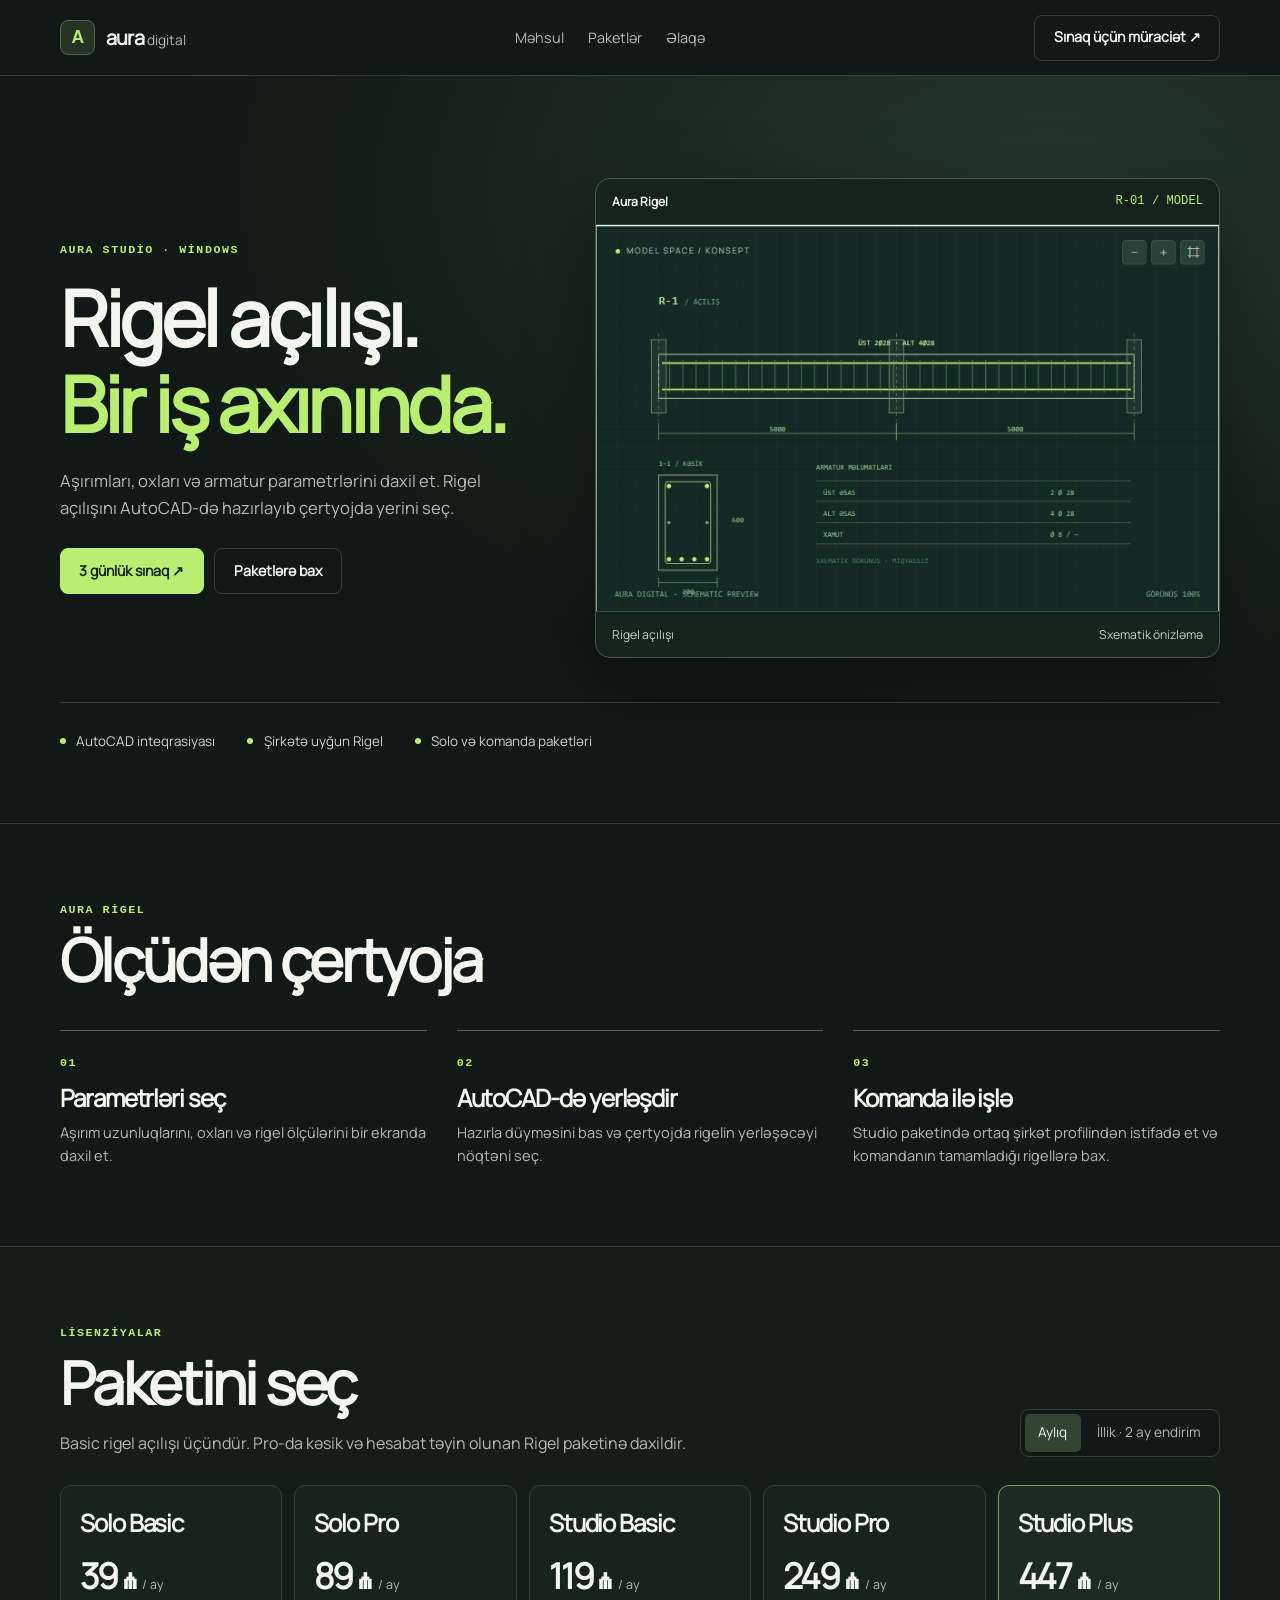
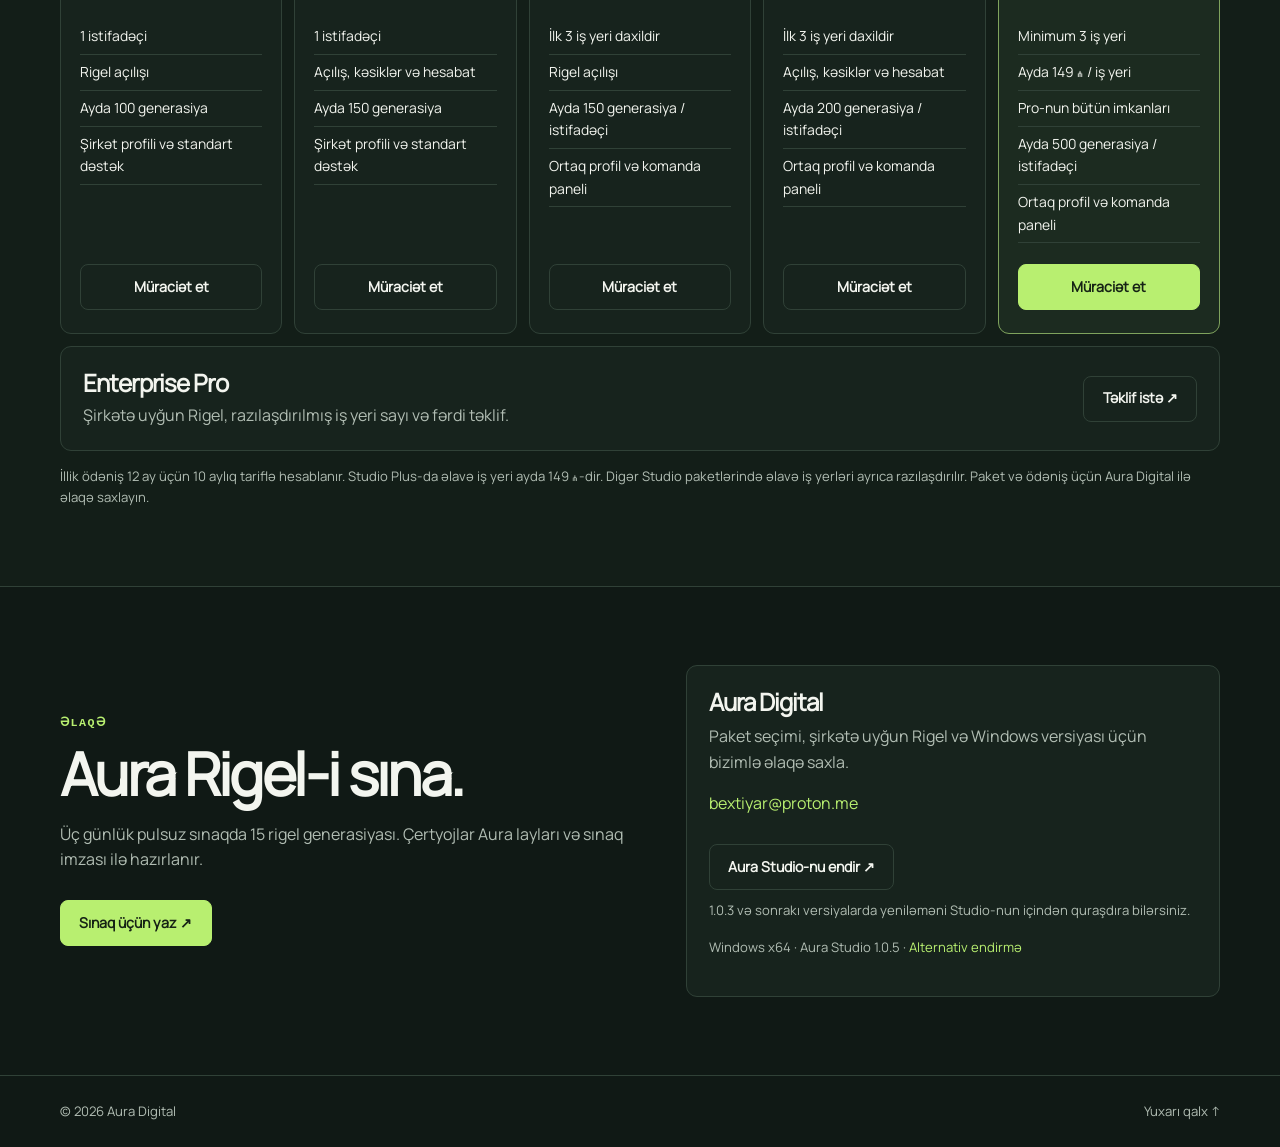
==== index.html @ 13571d9f "Publish Aura Studio 1.0.5" ====
<!doctype html>
<html lang="az">
<head>
<meta charset="utf-8">
<meta name="viewport" content="width=device-width, initial-scale=1">
<meta name="description" content="Aura Studio ilə rigel açılışını AutoCAD-də hazırla. Solo və Studio paketlərinə bax, üç günlük sınaq üçün müraciət et.">
<meta name="theme-color" content="#101915">
<title>Aura Digital · Aura Studio</title>
<style>
@font-face{font-family:Manrope;src:url([data-uri]) format("woff2");font-weight:400;font-display:swap}
:root{color-scheme:dark;--bg:#101915;--panel:#17231d;--line:#304137;--ink:#f3f5ef;--muted:#b1bdb3;--lime:#b8ef70;--dark:#162315;--width:1160px}
*{box-sizing:border-box}html{scroll-behavior:smooth}body{margin:0;background:var(--bg);color:var(--ink);font:16px/1.6 Manrope,Segoe UI,sans-serif}a{color:inherit;text-decoration:none}button{font:inherit}h1,h2,h3,p,figure{margin:0}h1,h2,h3{font-family:Manrope,Segoe UI,sans-serif;font-weight:700;line-height:1.13;letter-spacing:-.045em}h1{font-size:clamp(3.1rem,6vw,5.45rem)}h2{font-size:clamp(2.25rem,4.6vw,3.9rem)}h3{font-size:1.5rem}.wrap{width:min(var(--width),calc(100% - 48px));margin:auto}.muted{color:var(--muted)}.label{font:600 .73rem/1.5 Consolas,monospace;letter-spacing:.13em;text-transform:uppercase;color:var(--lime)}.btn{display:inline-flex;align-items:center;justify-content:center;gap:.65rem;min-height:46px;padding:.6rem 1.15rem;border:1px solid var(--line);border-radius:8px;font-weight:700;font-size:.89rem;white-space:nowrap}.btn:hover{border-color:var(--lime)}.btn.primary{color:var(--dark);background:var(--lime);border-color:var(--lime)}.btn.primary:hover{background:#cff9a3}a:focus-visible,button:focus-visible,summary:focus-visible{outline:2px solid var(--lime);outline-offset:4px}
header{background:#101915;border-bottom:1px solid var(--line)}.bar{min-height:75px;display:flex;align-items:center;justify-content:space-between;gap:1rem}.brand{display:inline-flex;align-items:center;gap:11px;font-weight:700;font-size:1.23rem;letter-spacing:-.04em}.brand small{color:var(--muted);font-size:.7em;font-weight:400;letter-spacing:0}.mark{display:grid;place-items:center;width:35px;height:35px;border:1px solid #52654c;border-radius:8px;background:#243524;color:var(--lime);font:700 1.1rem Segoe UI,sans-serif}nav{display:flex;gap:1.5rem;color:var(--muted);font-size:.9rem}nav a:hover{color:var(--ink)}
.hero{padding:clamp(58px,8vw,115px) 0 70px;background:radial-gradient(ellipse at 82% 15%,#23382b 0%,transparent 59%)}.hero-grid{display:grid;grid-template-columns:.86fr 1.14fr;gap:clamp(24px,5vw,70px);align-items:center}.hero h1{margin:15px 0 20px}.hero h1 span{color:var(--lime)}.hero p{max-width:440px;font-size:1.04rem}.actions{display:flex;gap:.65rem;flex-wrap:wrap;margin-top:27px}.visual{border:1px solid #43584a;border-radius:15px;background:#14241c;overflow:hidden;box-shadow:0 22px 75px #0005}.visual-head,.visual figcaption{padding:.8rem 1rem;display:flex;justify-content:space-between;gap:1rem;color:#c5d1c6;font-size:.76rem}.visual-head strong{color:var(--ink)}.visual-head span{font-family:Consolas,monospace;color:var(--lime)}.drawing{position:relative;aspect-ratio:686/427;overflow:hidden;background:#102821;border-block:1px solid #354c3d}.drawing img{position:absolute;width:198.84%;height:auto;max-width:none;left:-92.27%;top:-62.76%}.product-strip{display:flex;flex-wrap:wrap;gap:1rem 2rem;padding-top:28px;margin-top:44px;border-top:1px solid var(--line);color:#cbd5ca;font-size:.84rem}.product-strip span::before{content:"";display:inline-block;width:6px;height:6px;border-radius:50%;background:var(--lime);margin-right:.65rem;vertical-align:.14em}
section{scroll-margin-top:1.5rem}.section{padding:78px 0;border-top:1px solid var(--line)}.section h2{margin-top:.5rem}.section-lead{margin-top:.9rem;max-width:650px}.steps{display:grid;grid-template-columns:repeat(3,1fr);gap:30px;margin-top:36px}.step{border-top:1px solid #536559;padding-top:17px}.step h3{margin:.65rem 0}.step p{font-size:.91rem;color:var(--muted)}
.pricing{background:#131e18}.price-head{display:flex;justify-content:space-between;align-items:end;gap:1rem;flex-wrap:wrap}.switch{display:flex;padding:4px;gap:3px;border:1px solid var(--line);border-radius:9px;background:var(--bg)}.switch button{border:0;background:none;color:var(--muted);cursor:pointer;border-radius:5px;padding:.5rem .85rem;font-size:.85rem}.switch button[aria-pressed=true]{background:#304631;color:var(--ink)}.plans{display:grid;grid-template-columns:repeat(5,minmax(0,1fr));gap:12px;margin-top:28px}.plan{display:flex;flex-direction:column;padding:23px 19px;background:var(--panel);border:1px solid var(--line);border-radius:11px}.plan.featured{border-color:#7fa35d;background:#1c2b20}.plan .price{font-size:2.2rem;letter-spacing:-.06em;font-weight:700;margin:.75rem 0 .5rem}.plan .price small{font-size:.78rem;letter-spacing:0;font-weight:400;color:var(--muted)}.plan ul{list-style:none;padding:0;margin:.4rem 0 1.3rem;font-size:.87rem;flex:1}.plan li{padding:.4rem 0;border-bottom:1px solid var(--line)}.plan .btn{width:100%}.enterprise{display:flex;align-items:center;justify-content:space-between;gap:1.3rem;background:var(--panel);border:1px solid var(--line);border-radius:11px;padding:22px;margin-top:12px}.enterprise p{margin-top:.4rem}.note{font-size:.82rem;margin-top:.9rem}
.contact{display:grid;grid-template-columns:1fr .9fr;gap:32px;align-items:center}.contact-card{padding:22px;background:var(--panel);border:1px solid var(--line);border-radius:11px}.contact-card p{margin:.6rem 0 1rem}.contact-card .email{overflow-wrap:anywhere;color:var(--lime)}footer{border-top:1px solid var(--line);padding:25px 0;color:var(--muted);font-size:.82rem}footer .wrap{display:flex;justify-content:space-between;gap:1rem;flex-wrap:wrap}
@media(max-width:950px){.hero-grid{grid-template-columns:1fr;gap:30px}.visual{max-width:720px}.plans{grid-template-columns:repeat(2,1fr)}}@media(max-width:620px){.wrap{width:calc(100% - 32px)}.bar{flex-wrap:wrap;padding:13px 0}.bar>.btn{display:none}nav{gap:1rem;flex-wrap:wrap}.hero{padding:50px 0 42px}.section{padding:48px 0}.steps,.plans,.contact{grid-template-columns:1fr}.steps{gap:20px}.enterprise{align-items:flex-start;flex-direction:column}.visual-head,.visual figcaption{font-size:.69rem}.product-strip{gap:.65rem 1rem;margin-top:28px}}
@media(prefers-reduced-motion:reduce){html{scroll-behavior:auto}}
</style>
</head>
<body>
<header><div class="wrap bar">
<a class="brand" href="#baslangic" aria-label="Aura Digital ana səhifə"><span class="mark" aria-hidden="true">A</span><span>aura <small>digital</small></span></a>
<nav aria-label="Əsas menyu"><a href="#mehsul">Məhsul</a><a href="#paketler">Paketlər</a><a href="#elaqe">Əlaqə</a></nav>
<a class="btn" href="#elaqe">Sınaq üçün müraciət ↗</a>
</div></header>
<main>
<section class="hero" id="baslangic"><div class="wrap">
<div class="hero-grid"><div><div class="label">Aura Studio · Windows</div>
<h1>Rigel açılışı.<br><span>Bir iş axınında.</span></h1>
<p class="muted">Aşırımları, oxları və armatur parametrlərini daxil et. Rigel açılışını AutoCAD-də hazırlayıb çertyojda yerini seç.</p>
<div class="actions"><a class="btn primary" href="#elaqe">3 günlük sınaq ↗</a><a class="btn" href="#paketler">Paketlərə bax</a></div></div>
<figure class="visual"><div class="visual-head"><strong>Aura Rigel</strong><span>R-01 / MODEL</span></div><div class="drawing"><img src="[data-uri]" alt="Aura Rigel önizləməsində çox aşırımlı rigel açılışının sxemi"></div><figcaption><span>Rigel açılışı</span><span>Sxematik önizləmə</span></figcaption></figure></div>
<div class="product-strip"><span>AutoCAD inteqrasiyası</span><span>Şirkətə uyğun Rigel</span><span>Solo və komanda paketləri</span></div>
</div></section>
<section class="section" id="mehsul"><div class="wrap"><div class="label">Aura Rigel</div><h2>Ölçüdən çertyoja</h2>
<div class="steps">
<article class="step"><span class="label">01</span><h3>Parametrləri seç</h3><p>Aşırım uzunluqlarını, oxları və rigel ölçülərini bir ekranda daxil et.</p></article>
<article class="step"><span class="label">02</span><h3>AutoCAD-də yerləşdir</h3><p>Hazırla düyməsini bas və çertyojda rigelin yerləşəcəyi nöqtəni seç.</p></article>
<article class="step"><span class="label">03</span><h3>Komanda ilə işlə</h3><p>Studio paketində ortaq şirkət profilindən istifadə et və komandanın tamamladığı rigellərə bax.</p></article>
</div></div></section>
<section class="section pricing" id="paketler"><div class="wrap">
<div class="price-head"><div><div class="label">Lisenziyalar</div><h2>Paketini seç</h2><p class="section-lead muted">Basic rigel açılışı üçündür. Pro-da kəsik və hesabat təyin olunan Rigel paketinə daxildir.</p></div>
<div class="switch" role="group" aria-label="Ödəniş dövrü"><button type="button" data-period="month" aria-pressed="true">Aylıq</button><button type="button" data-period="year" aria-pressed="false">İllik · 2 ay endirim</button></div></div>
<div class="plans">
<article class="plan"><h3>Solo Basic</h3><div class="price" data-price="39">39 ₼ <small>/ ay</small></div><ul><li>1 istifadəçi</li><li>Rigel açılışı</li><li>Ayda 100 generasiya</li><li>Şirkət profili və standart dəstək</li></ul><a class="btn" href="mailto:bextiyar@proton.me?subject=Solo%20Basic">Müraciət et</a></article>
<article class="plan"><h3>Solo Pro</h3><div class="price" data-price="89">89 ₼ <small>/ ay</small></div><ul><li>1 istifadəçi</li><li>Açılış, kəsiklər və hesabat</li><li>Ayda 150 generasiya</li><li>Şirkət profili və standart dəstək</li></ul><a class="btn" href="mailto:bextiyar@proton.me?subject=Solo%20Pro">Müraciət et</a></article>
<article class="plan"><h3>Studio Basic</h3><div class="price" data-price="119">119 ₼ <small>/ ay</small></div><ul><li>İlk 3 iş yeri daxildir</li><li>Rigel açılışı</li><li>Ayda 150 generasiya / istifadəçi</li><li>Ortaq profil və komanda paneli</li></ul><a class="btn" href="mailto:bextiyar@proton.me?subject=Studio%20Basic">Müraciət et</a></article>
<article class="plan"><h3>Studio Pro</h3><div class="price" data-price="249">249 ₼ <small>/ ay</small></div><ul><li>İlk 3 iş yeri daxildir</li><li>Açılış, kəsiklər və hesabat</li><li>Ayda 200 generasiya / istifadəçi</li><li>Ortaq profil və komanda paneli</li></ul><a class="btn" href="mailto:bextiyar@proton.me?subject=Studio%20Pro">Müraciət et</a></article>
<article class="plan featured"><h3>Studio Plus</h3><div class="price" data-price="447">447 ₼ <small>/ ay</small></div><ul><li>Minimum 3 iş yeri</li><li>Ayda 149 ₼ / iş yeri</li><li>Pro-nun bütün imkanları</li><li>Ayda 500 generasiya / istifadəçi</li><li>Ortaq profil və komanda paneli</li></ul><a class="btn primary" href="mailto:bextiyar@proton.me?subject=Studio%20Plus">Müraciət et</a></article>
</div>
<div class="enterprise"><div><h3>Enterprise Pro</h3><p class="muted">Şirkətə uyğun Rigel, razılaşdırılmış iş yeri sayı və fərdi təklif.</p></div><a class="btn" href="mailto:bextiyar@proton.me?subject=Enterprise%20Pro">Təklif istə ↗</a></div>
<p class="note muted">İllik ödəniş 12 ay üçün 10 aylıq tariflə hesablanır. Studio Plus-da əlavə iş yeri ayda 149 ₼-dir. Digər Studio paketlərində əlavə iş yerləri ayrıca razılaşdırılır. Paket və ödəniş üçün Aura Digital ilə əlaqə saxlayın.</p>
</div></section>
<section class="section" id="elaqe"><div class="wrap contact">
<div><div class="label">Əlaqə</div><h2>Aura Rigel-i sına.</h2><p class="section-lead muted">Üç günlük pulsuz sınaqda 15 rigel generasiyası. Çertyojlar Aura layları və sınaq imzası ilə hazırlanır.</p>
<div class="actions"><a class="btn primary" href="mailto:bextiyar@proton.me?subject=Aura%20Rigel%20-%203%20g%C3%BCnl%C3%BCk%20s%C4%B1naq">Sınaq üçün yaz ↗</a></div></div>
<aside class="contact-card"><h3>Aura Digital</h3><p class="muted">Paket seçimi, şirkətə uyğun Rigel və Windows versiyası üçün bizimlə əlaqə saxla.</p><a class="email" href="mailto:bextiyar@proton.me">bextiyar@proton.me</a><div class="actions"><a class="btn" href="./downloads/AuraStudioSetup-1.0.5.exe">Aura Studio-nu endir ↗</a></div><p class="note muted">1.0.3 və sonrakı versiyalarda yeniləməni Studio-nun içindən quraşdıra bilərsiniz.</p><p class="note muted">Windows x64 · Aura Studio 1.0.5 · <a class="email" href="https://cadaura.github.io/aura-studio-web/downloads/AuraStudioSetup.exe" download>Alternativ endirmə</a></p></aside>
</div></section>
</main>
<footer><div class="wrap"><span>© 2026 Aura Digital</span><a href="#baslangic">Yuxarı qalx ↑</a></div></footer>
<script>
for (const button of document.querySelectorAll('[data-period]')) {
 button.addEventListener('click', () => {
  const annual = button.dataset.period === 'year';
  document.querySelectorAll('[data-period]').forEach(option => option.setAttribute('aria-pressed', String(option === button)));
  document.querySelectorAll('[data-price]').forEach(price => {
   const period = document.createElement('small');
   period.textContent = annual ? '/ il' : '/ ay';
   price.replaceChildren(String(Number(price.dataset.price) * (annual ? 10 : 1)) + ' ₼ ', period);
  });
 });
}
</script>
<!-- Manrope font license
Copyright 2018 The Manrope Project Authors (https://github.com/googlefonts/manrope)

This Font Software is licensed under the SIL Open Font License, Version 1.1.
This license is copied below, and is also available with a FAQ at:
http://scripts.sil.org/OFL


-----------------------------------------------------------
SIL OPEN FONT LICENSE Version 1.1 - 26 February 2007
-----------------------------------------------------------

PREAMBLE
The goals of the Open Font License (OFL) are to stimulate worldwide
development of collaborative font projects, to support the font creation
efforts of academic and linguistic communities, and to provide a free and
open framework in which fonts may be shared and improved in partnership
with others.

The OFL allows the licensed fonts to be used, studied, modified and
redistributed freely as long as they are not sold by themselves. The
fonts, including any derivative works, can be bundled, embedded, 
redistributed and/or sold with any software provided that any reserved
names are not used by derivative works. The fonts and derivatives,
however, cannot be released under any other type of license. The
requirement for fonts to remain under this license does not apply
to any document created using the fonts or their derivatives.

DEFINITIONS
"Font Software" refers to the set of files released by the Copyright
Holder(s) under this license and clearly marked as such. This may
include source files, build scripts and documentation.

"Reserved Font Name" refers to any names specified as such after the
copyright statement(s).

"Original Version" refers to the collection of Font Software components as
distributed by the Copyright Holder(s).

"Modified Version" refers to any derivative made by adding to, deleting,
or substituting -- in part or in whole -- any of the components of the
Original Version, by changing formats or by porting the Font Software to a
new environment.

"Author" refers to any designer, engineer, programmer, technical
writer or other person who contributed to the Font Software.

PERMISSION & CONDITIONS
Permission is hereby granted, free of charge, to any person obtaining
a copy of the Font Software, to use, study, copy, merge, embed, modify,
redistribute, and sell modified and unmodified copies of the Font
Software, subject to the following conditions:

1) Neither the Font Software nor any of its individual components,
in Original or Modified Versions, may be sold by itself.

2) Original or Modified Versions of the Font Software may be bundled,
redistributed and/or sold with any software, provided that each copy
contains the above copyright notice and this license. These can be
included either as stand-alone text files, human-readable headers or
in the appropriate machine-readable metadata fields within text or
binary files as long as those fields can be easily viewed by the user.

3) No Modified Version of the Font Software may use the Reserved Font
Name(s) unless explicit written permission is granted by the corresponding
Copyright Holder. This restriction only applies to the primary font name as
presented to the users.

4) The name(s) of the Copyright Holder(s) or the Author(s) of the Font
Software shall not be used to promote, endorse or advertise any
Modified Version, except to acknowledge the contribution(s) of the
Copyright Holder(s) and the Author(s) or with their explicit written
permission.

5) The Font Software, modified or unmodified, in part or in whole,
must be distributed entirely under this license, and must not be
distributed under any other license. The requirement for fonts to
remain under this license does not apply to any document created
using the Font Software.

TERMINATION
This license becomes null and void if any of the above conditions are
not met.

DISCLAIMER
THE FONT SOFTWARE IS PROVIDED "AS IS", WITHOUT WARRANTY OF ANY KIND,
EXPRESS OR IMPLIED, INCLUDING BUT NOT LIMITED TO ANY WARRANTIES OF
MERCHANTABILITY, FITNESS FOR A PARTICULAR PURPOSE AND NONINFRINGEMENT
OF COPYRIGHT, PATENT, TRADEMARK, OR OTHER RIGHT. IN NO EVENT SHALL THE
COPYRIGHT HOLDER BE LIABLE FOR ANY CLAIM, DAMAGES OR OTHER LIABILITY,
INCLUDING ANY GENERAL, SPECIAL, INDIRECT, INCIDENTAL, OR CONSEQUENTIAL
DAMAGES, WHETHER IN AN ACTION OF CONTRACT, TORT OR OTHERWISE, ARISING
FROM, OUT OF THE USE OR INABILITY TO USE THE FONT SOFTWARE OR FROM
OTHER DEALINGS IN THE FONT SOFTWARE.

-->
</body>
</html>
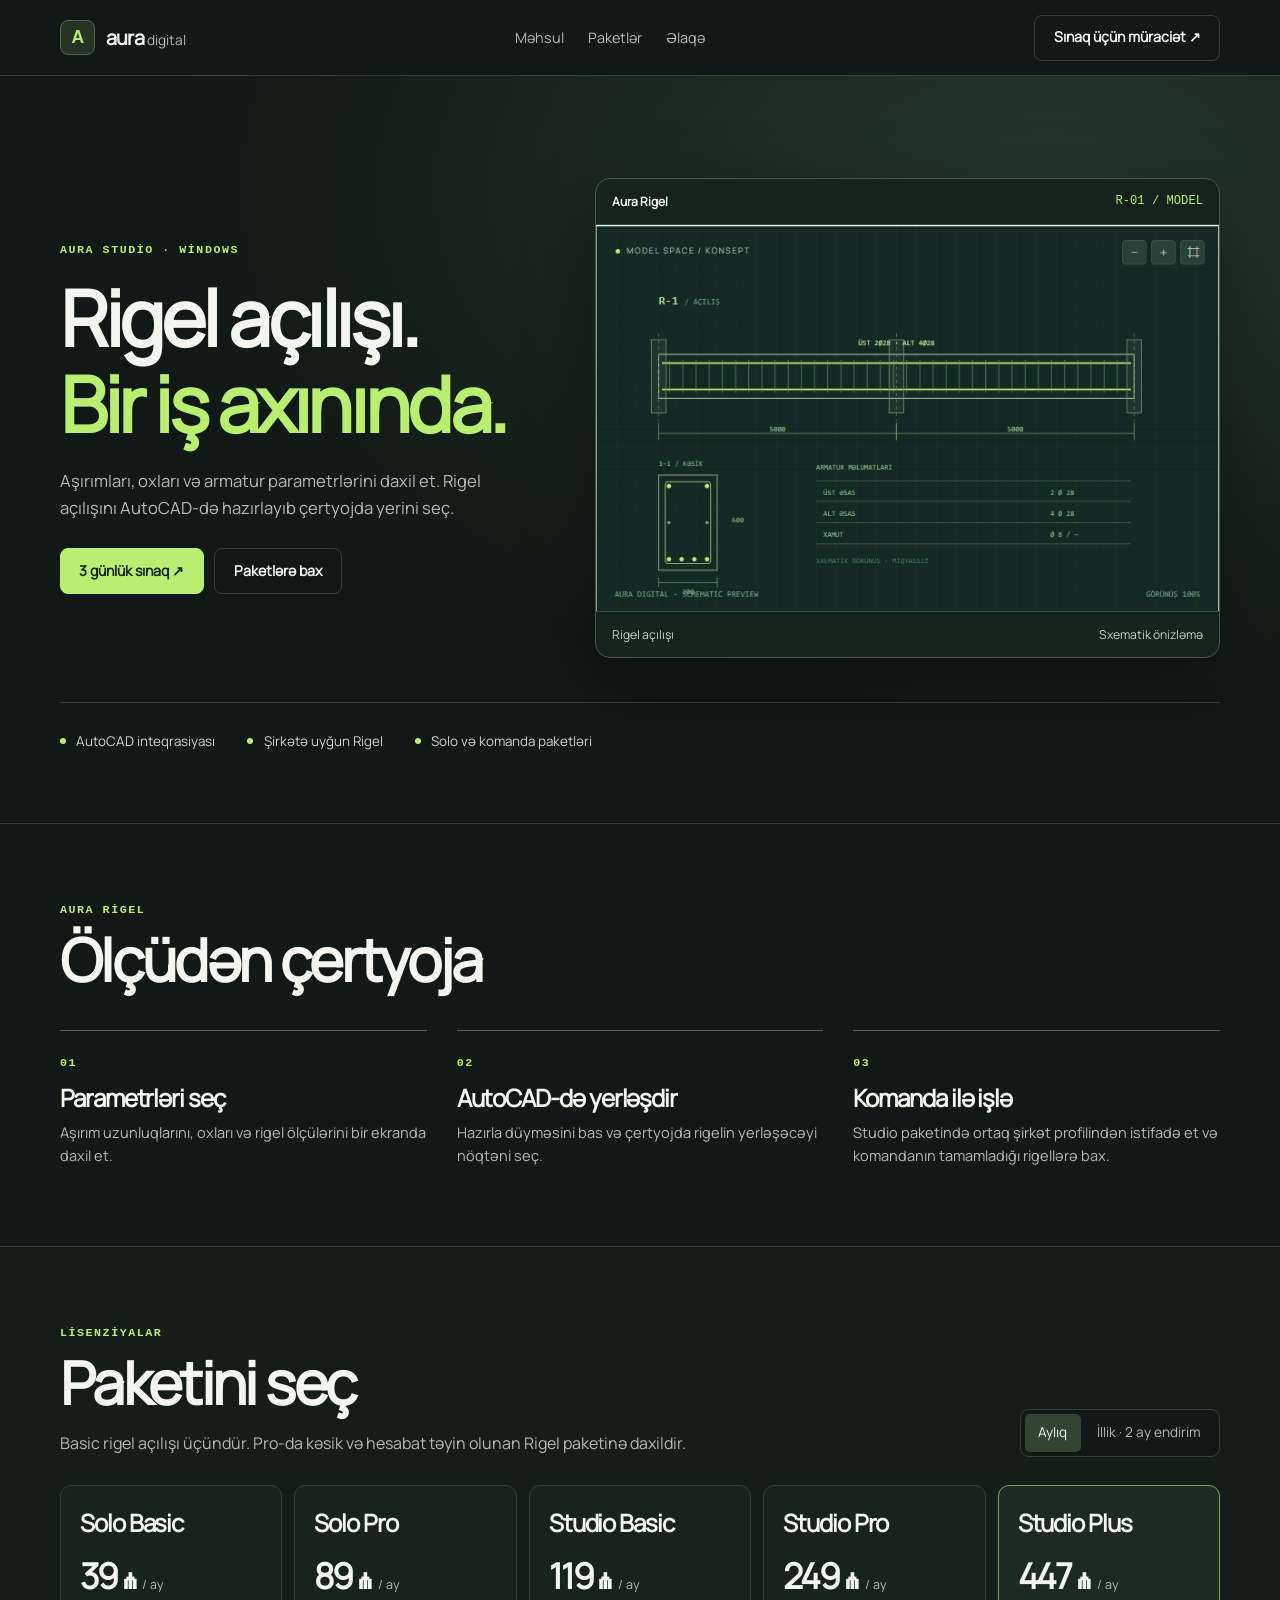
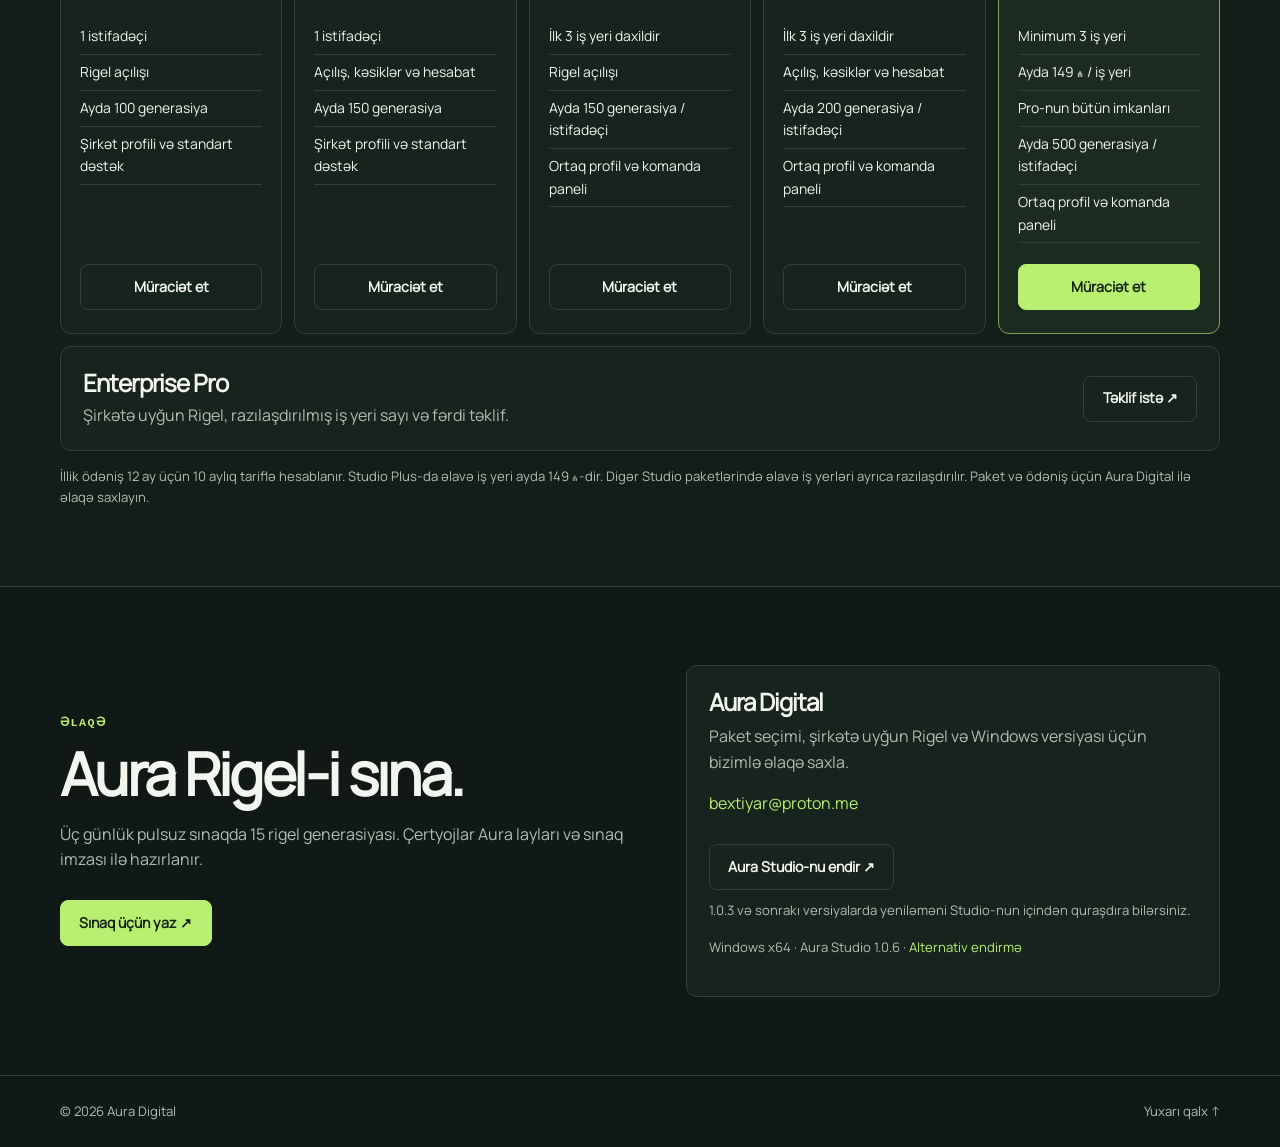
==== commit a2eda54e: "Publish Aura Studio 1.0.6 website and signed update feed" ====
--- a/index.html
+++ b/index.html
@@ -56,7 +56,7 @@
 <section class="section" id="elaqe"><div class="wrap contact">
 <div><div class="label">Əlaqə</div><h2>Aura Rigel-i sına.</h2><p class="section-lead muted">Üç günlük pulsuz sınaqda 15 rigel generasiyası. Çertyojlar Aura layları və sınaq imzası ilə hazırlanır.</p>
 <div class="actions"><a class="btn primary" href="mailto:bextiyar@proton.me?subject=Aura%20Rigel%20-%203%20g%C3%BCnl%C3%BCk%20s%C4%B1naq">Sınaq üçün yaz ↗</a></div></div>
-<aside class="contact-card"><h3>Aura Digital</h3><p class="muted">Paket seçimi, şirkətə uyğun Rigel və Windows versiyası üçün bizimlə əlaqə saxla.</p><a class="email" href="mailto:bextiyar@proton.me">bextiyar@proton.me</a><div class="actions"><a class="btn" href="./downloads/AuraStudioSetup-1.0.5.exe">Aura Studio-nu endir ↗</a></div><p class="note muted">1.0.3 və sonrakı versiyalarda yeniləməni Studio-nun içindən quraşdıra bilərsiniz.</p><p class="note muted">Windows x64 · Aura Studio 1.0.5 · <a class="email" href="https://cadaura.github.io/aura-studio-web/downloads/AuraStudioSetup.exe" download>Alternativ endirmə</a></p></aside>
+<aside class="contact-card"><h3>Aura Digital</h3><p class="muted">Paket seçimi, şirkətə uyğun Rigel və Windows versiyası üçün bizimlə əlaqə saxla.</p><a class="email" href="mailto:bextiyar@proton.me">bextiyar@proton.me</a><div class="actions"><a class="btn" href="./downloads/AuraStudioSetup-1.0.6.exe">Aura Studio-nu endir ↗</a></div><p class="note muted">1.0.3 və sonrakı versiyalarda yeniləməni Studio-nun içindən quraşdıra bilərsiniz.</p><p class="note muted">Windows x64 · Aura Studio 1.0.6 · <a class="email" href="https://cadaura.github.io/aura-studio-web/downloads/AuraStudioSetup.exe" download>Alternativ endirmə</a></p></aside>
 </div></section>
 </main>
 <footer><div class="wrap"><span>© 2026 Aura Digital</span><a href="#baslangic">Yuxarı qalx ↑</a></div></footer>
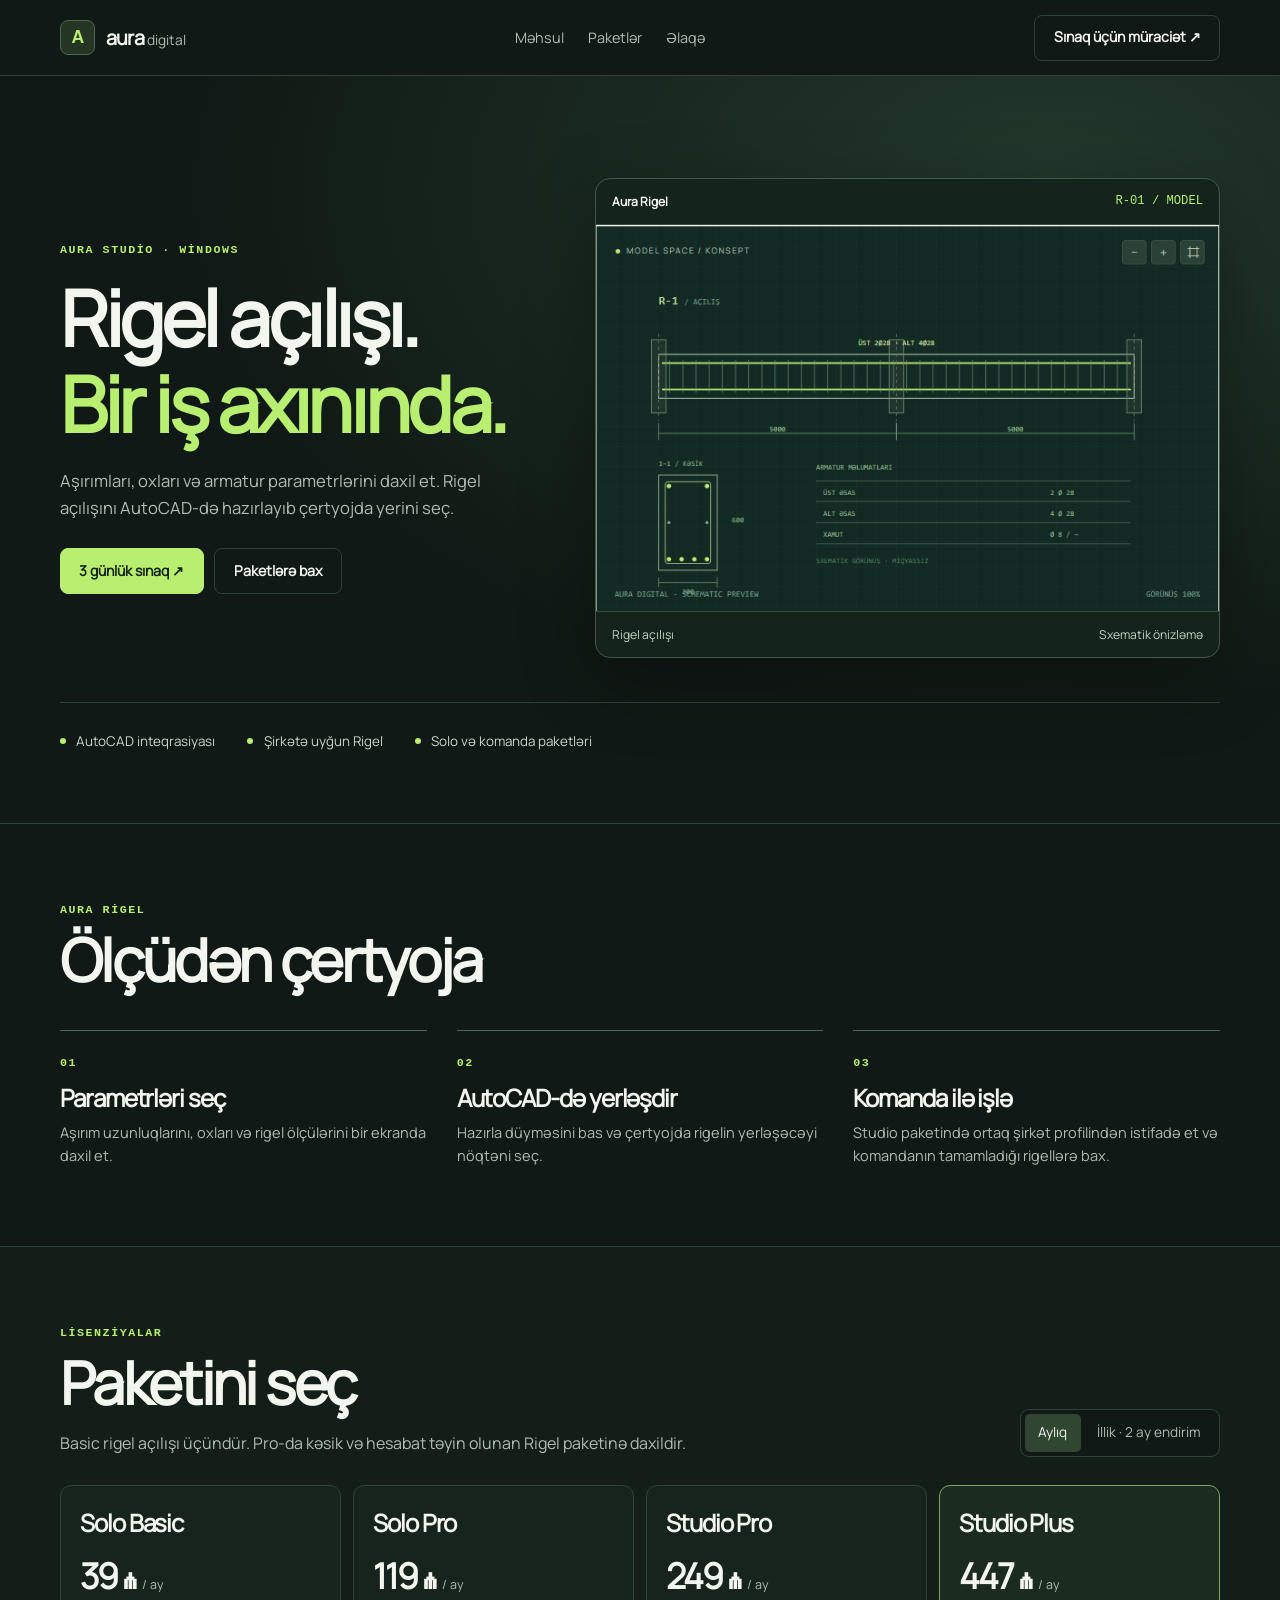
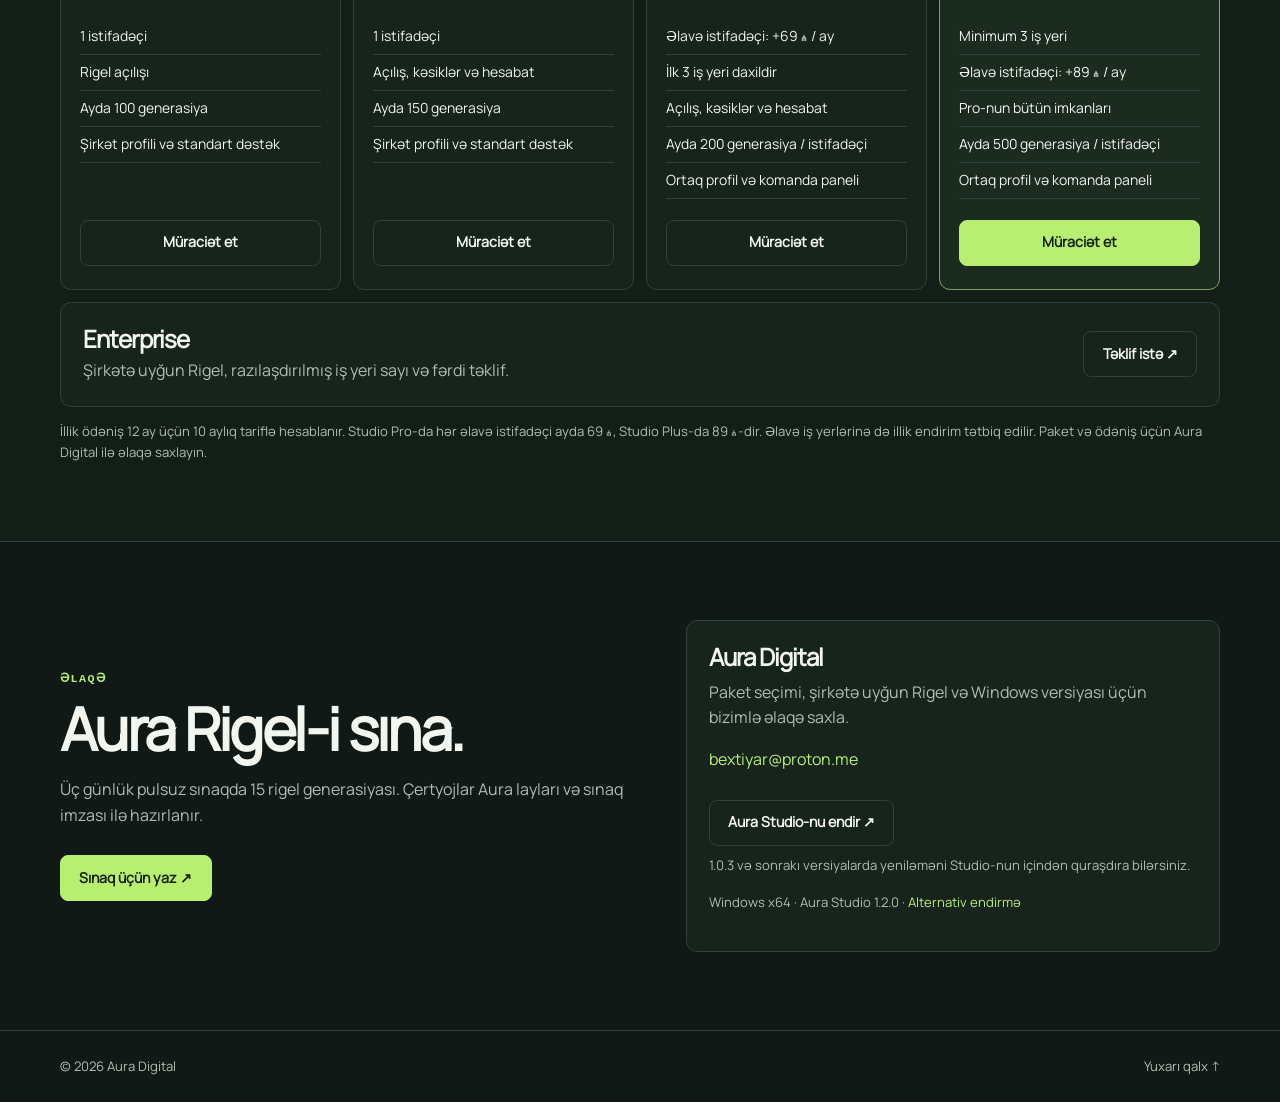
==== commit db9f8a50: "Release Aura Studio 1.2.0 with new dashboard and packages" ====
--- a/index.html
+++ b/index.html
@@ -13,7 +13,7 @@
 header{background:#101915;border-bottom:1px solid var(--line)}.bar{min-height:75px;display:flex;align-items:center;justify-content:space-between;gap:1rem}.brand{display:inline-flex;align-items:center;gap:11px;font-weight:700;font-size:1.23rem;letter-spacing:-.04em}.brand small{color:var(--muted);font-size:.7em;font-weight:400;letter-spacing:0}.mark{display:grid;place-items:center;width:35px;height:35px;border:1px solid #52654c;border-radius:8px;background:#243524;color:var(--lime);font:700 1.1rem Segoe UI,sans-serif}nav{display:flex;gap:1.5rem;color:var(--muted);font-size:.9rem}nav a:hover{color:var(--ink)}
 .hero{padding:clamp(58px,8vw,115px) 0 70px;background:radial-gradient(ellipse at 82% 15%,#23382b 0%,transparent 59%)}.hero-grid{display:grid;grid-template-columns:.86fr 1.14fr;gap:clamp(24px,5vw,70px);align-items:center}.hero h1{margin:15px 0 20px}.hero h1 span{color:var(--lime)}.hero p{max-width:440px;font-size:1.04rem}.actions{display:flex;gap:.65rem;flex-wrap:wrap;margin-top:27px}.visual{border:1px solid #43584a;border-radius:15px;background:#14241c;overflow:hidden;box-shadow:0 22px 75px #0005}.visual-head,.visual figcaption{padding:.8rem 1rem;display:flex;justify-content:space-between;gap:1rem;color:#c5d1c6;font-size:.76rem}.visual-head strong{color:var(--ink)}.visual-head span{font-family:Consolas,monospace;color:var(--lime)}.drawing{position:relative;aspect-ratio:686/427;overflow:hidden;background:#102821;border-block:1px solid #354c3d}.drawing img{position:absolute;width:198.84%;height:auto;max-width:none;left:-92.27%;top:-62.76%}.product-strip{display:flex;flex-wrap:wrap;gap:1rem 2rem;padding-top:28px;margin-top:44px;border-top:1px solid var(--line);color:#cbd5ca;font-size:.84rem}.product-strip span::before{content:"";display:inline-block;width:6px;height:6px;border-radius:50%;background:var(--lime);margin-right:.65rem;vertical-align:.14em}
 section{scroll-margin-top:1.5rem}.section{padding:78px 0;border-top:1px solid var(--line)}.section h2{margin-top:.5rem}.section-lead{margin-top:.9rem;max-width:650px}.steps{display:grid;grid-template-columns:repeat(3,1fr);gap:30px;margin-top:36px}.step{border-top:1px solid #536559;padding-top:17px}.step h3{margin:.65rem 0}.step p{font-size:.91rem;color:var(--muted)}
-.pricing{background:#131e18}.price-head{display:flex;justify-content:space-between;align-items:end;gap:1rem;flex-wrap:wrap}.switch{display:flex;padding:4px;gap:3px;border:1px solid var(--line);border-radius:9px;background:var(--bg)}.switch button{border:0;background:none;color:var(--muted);cursor:pointer;border-radius:5px;padding:.5rem .85rem;font-size:.85rem}.switch button[aria-pressed=true]{background:#304631;color:var(--ink)}.plans{display:grid;grid-template-columns:repeat(5,minmax(0,1fr));gap:12px;margin-top:28px}.plan{display:flex;flex-direction:column;padding:23px 19px;background:var(--panel);border:1px solid var(--line);border-radius:11px}.plan.featured{border-color:#7fa35d;background:#1c2b20}.plan .price{font-size:2.2rem;letter-spacing:-.06em;font-weight:700;margin:.75rem 0 .5rem}.plan .price small{font-size:.78rem;letter-spacing:0;font-weight:400;color:var(--muted)}.plan ul{list-style:none;padding:0;margin:.4rem 0 1.3rem;font-size:.87rem;flex:1}.plan li{padding:.4rem 0;border-bottom:1px solid var(--line)}.plan .btn{width:100%}.enterprise{display:flex;align-items:center;justify-content:space-between;gap:1.3rem;background:var(--panel);border:1px solid var(--line);border-radius:11px;padding:22px;margin-top:12px}.enterprise p{margin-top:.4rem}.note{font-size:.82rem;margin-top:.9rem}
+.pricing{background:#131e18}.price-head{display:flex;justify-content:space-between;align-items:end;gap:1rem;flex-wrap:wrap}.switch{display:flex;padding:4px;gap:3px;border:1px solid var(--line);border-radius:9px;background:var(--bg)}.switch button{border:0;background:none;color:var(--muted);cursor:pointer;border-radius:5px;padding:.5rem .85rem;font-size:.85rem}.switch button[aria-pressed=true]{background:#304631;color:var(--ink)}.plans{display:grid;grid-template-columns:repeat(4,minmax(0,1fr));gap:12px;margin-top:28px}.plan{display:flex;flex-direction:column;padding:23px 19px;background:var(--panel);border:1px solid var(--line);border-radius:11px}.plan.featured{border-color:#7fa35d;background:#1c2b20}.plan .price{font-size:2.2rem;letter-spacing:-.06em;font-weight:700;margin:.75rem 0 .5rem}.plan .price small{font-size:.78rem;letter-spacing:0;font-weight:400;color:var(--muted)}.plan ul{list-style:none;padding:0;margin:.4rem 0 1.3rem;font-size:.87rem;flex:1}.plan li{padding:.4rem 0;border-bottom:1px solid var(--line)}.plan .btn{width:100%}.enterprise{display:flex;align-items:center;justify-content:space-between;gap:1.3rem;background:var(--panel);border:1px solid var(--line);border-radius:11px;padding:22px;margin-top:12px}.enterprise p{margin-top:.4rem}.note{font-size:.82rem;margin-top:.9rem}
 .contact{display:grid;grid-template-columns:1fr .9fr;gap:32px;align-items:center}.contact-card{padding:22px;background:var(--panel);border:1px solid var(--line);border-radius:11px}.contact-card p{margin:.6rem 0 1rem}.contact-card .email{overflow-wrap:anywhere;color:var(--lime)}footer{border-top:1px solid var(--line);padding:25px 0;color:var(--muted);font-size:.82rem}footer .wrap{display:flex;justify-content:space-between;gap:1rem;flex-wrap:wrap}
 @media(max-width:950px){.hero-grid{grid-template-columns:1fr;gap:30px}.visual{max-width:720px}.plans{grid-template-columns:repeat(2,1fr)}}@media(max-width:620px){.wrap{width:calc(100% - 32px)}.bar{flex-wrap:wrap;padding:13px 0}.bar>.btn{display:none}nav{gap:1rem;flex-wrap:wrap}.hero{padding:50px 0 42px}.section{padding:48px 0}.steps,.plans,.contact{grid-template-columns:1fr}.steps{gap:20px}.enterprise{align-items:flex-start;flex-direction:column}.visual-head,.visual figcaption{font-size:.69rem}.product-strip{gap:.65rem 1rem;margin-top:28px}}
 @media(prefers-reduced-motion:reduce){html{scroll-behavior:auto}}
@@ -45,18 +45,17 @@
 <div class="switch" role="group" aria-label="Ödəniş dövrü"><button type="button" data-period="month" aria-pressed="true">Aylıq</button><button type="button" data-period="year" aria-pressed="false">İllik · 2 ay endirim</button></div></div>
 <div class="plans">
 <article class="plan"><h3>Solo Basic</h3><div class="price" data-price="39">39 ₼ <small>/ ay</small></div><ul><li>1 istifadəçi</li><li>Rigel açılışı</li><li>Ayda 100 generasiya</li><li>Şirkət profili və standart dəstək</li></ul><a class="btn" href="mailto:bextiyar@proton.me?subject=Solo%20Basic">Müraciət et</a></article>
-<article class="plan"><h3>Solo Pro</h3><div class="price" data-price="89">89 ₼ <small>/ ay</small></div><ul><li>1 istifadəçi</li><li>Açılış, kəsiklər və hesabat</li><li>Ayda 150 generasiya</li><li>Şirkət profili və standart dəstək</li></ul><a class="btn" href="mailto:bextiyar@proton.me?subject=Solo%20Pro">Müraciət et</a></article>
-<article class="plan"><h3>Studio Basic</h3><div class="price" data-price="119">119 ₼ <small>/ ay</small></div><ul><li>İlk 3 iş yeri daxildir</li><li>Rigel açılışı</li><li>Ayda 150 generasiya / istifadəçi</li><li>Ortaq profil və komanda paneli</li></ul><a class="btn" href="mailto:bextiyar@proton.me?subject=Studio%20Basic">Müraciət et</a></article>
-<article class="plan"><h3>Studio Pro</h3><div class="price" data-price="249">249 ₼ <small>/ ay</small></div><ul><li>İlk 3 iş yeri daxildir</li><li>Açılış, kəsiklər və hesabat</li><li>Ayda 200 generasiya / istifadəçi</li><li>Ortaq profil və komanda paneli</li></ul><a class="btn" href="mailto:bextiyar@proton.me?subject=Studio%20Pro">Müraciət et</a></article>
-<article class="plan featured"><h3>Studio Plus</h3><div class="price" data-price="447">447 ₼ <small>/ ay</small></div><ul><li>Minimum 3 iş yeri</li><li>Ayda 149 ₼ / iş yeri</li><li>Pro-nun bütün imkanları</li><li>Ayda 500 generasiya / istifadəçi</li><li>Ortaq profil və komanda paneli</li></ul><a class="btn primary" href="mailto:bextiyar@proton.me?subject=Studio%20Plus">Müraciət et</a></article>
+<article class="plan"><h3>Solo Pro</h3><div class="price" data-price="119">119 ₼ <small>/ ay</small></div><ul><li>1 istifadəçi</li><li>Açılış, kəsiklər və hesabat</li><li>Ayda 150 generasiya</li><li>Şirkət profili və standart dəstək</li></ul><a class="btn" href="mailto:bextiyar@proton.me?subject=Solo%20Pro">Müraciət et</a></article>
+<article class="plan"><h3>Studio Pro</h3><div class="price" data-price="249">249 ₼ <small>/ ay</small></div><ul><li>Əlavə istifadəçi: +69 ₼ / ay</li><li>İlk 3 iş yeri daxildir</li><li>Açılış, kəsiklər və hesabat</li><li>Ayda 200 generasiya / istifadəçi</li><li>Ortaq profil və komanda paneli</li></ul><a class="btn" href="mailto:bextiyar@proton.me?subject=Studio%20Pro">Müraciət et</a></article>
+<article class="plan featured"><h3>Studio Plus</h3><div class="price" data-price="447">447 ₼ <small>/ ay</small></div><ul><li>Minimum 3 iş yeri</li><li>Əlavə istifadəçi: +89 ₼ / ay</li><li>Pro-nun bütün imkanları</li><li>Ayda 500 generasiya / istifadəçi</li><li>Ortaq profil və komanda paneli</li></ul><a class="btn primary" href="mailto:bextiyar@proton.me?subject=Studio%20Plus">Müraciət et</a></article>
 </div>
-<div class="enterprise"><div><h3>Enterprise Pro</h3><p class="muted">Şirkətə uyğun Rigel, razılaşdırılmış iş yeri sayı və fərdi təklif.</p></div><a class="btn" href="mailto:bextiyar@proton.me?subject=Enterprise%20Pro">Təklif istə ↗</a></div>
-<p class="note muted">İllik ödəniş 12 ay üçün 10 aylıq tariflə hesablanır. Studio Plus-da əlavə iş yeri ayda 149 ₼-dir. Digər Studio paketlərində əlavə iş yerləri ayrıca razılaşdırılır. Paket və ödəniş üçün Aura Digital ilə əlaqə saxlayın.</p>
+<div class="enterprise"><div><h3>Enterprise</h3><p class="muted">Şirkətə uyğun Rigel, razılaşdırılmış iş yeri sayı və fərdi təklif.</p></div><a class="btn" href="mailto:bextiyar@proton.me?subject=Enterprise">Təklif istə ↗</a></div>
+<p class="note muted">İllik ödəniş 12 ay üçün 10 aylıq tariflə hesablanır. Studio Pro-da hər əlavə istifadəçi ayda 69 ₼, Studio Plus-da 89 ₼-dir. Əlavə iş yerlərinə də illik endirim tətbiq edilir. Paket və ödəniş üçün Aura Digital ilə əlaqə saxlayın.</p>
 </div></section>
 <section class="section" id="elaqe"><div class="wrap contact">
 <div><div class="label">Əlaqə</div><h2>Aura Rigel-i sına.</h2><p class="section-lead muted">Üç günlük pulsuz sınaqda 15 rigel generasiyası. Çertyojlar Aura layları və sınaq imzası ilə hazırlanır.</p>
 <div class="actions"><a class="btn primary" href="mailto:bextiyar@proton.me?subject=Aura%20Rigel%20-%203%20g%C3%BCnl%C3%BCk%20s%C4%B1naq">Sınaq üçün yaz ↗</a></div></div>
-<aside class="contact-card"><h3>Aura Digital</h3><p class="muted">Paket seçimi, şirkətə uyğun Rigel və Windows versiyası üçün bizimlə əlaqə saxla.</p><a class="email" href="mailto:bextiyar@proton.me">bextiyar@proton.me</a><div class="actions"><a class="btn" href="./downloads/AuraStudioSetup-1.0.6.exe">Aura Studio-nu endir ↗</a></div><p class="note muted">1.0.3 və sonrakı versiyalarda yeniləməni Studio-nun içindən quraşdıra bilərsiniz.</p><p class="note muted">Windows x64 · Aura Studio 1.0.6 · <a class="email" href="https://cadaura.github.io/aura-studio-web/downloads/AuraStudioSetup.exe" download>Alternativ endirmə</a></p></aside>
+<aside class="contact-card"><h3>Aura Digital</h3><p class="muted">Paket seçimi, şirkətə uyğun Rigel və Windows versiyası üçün bizimlə əlaqə saxla.</p><a class="email" href="mailto:bextiyar@proton.me">bextiyar@proton.me</a><div class="actions"><a class="btn" href="./downloads/AuraStudioSetup-1.2.0.exe">Aura Studio-nu endir ↗</a></div><p class="note muted">1.0.3 və sonrakı versiyalarda yeniləməni Studio-nun içindən quraşdıra bilərsiniz.</p><p class="note muted">Windows x64 · Aura Studio 1.2.0 · <a class="email" href="https://cadaura.github.io/aura-studio-web/downloads/AuraStudioSetup.exe" download>Alternativ endirmə</a></p></aside>
 </div></section>
 </main>
 <footer><div class="wrap"><span>© 2026 Aura Digital</span><a href="#baslangic">Yuxarı qalx ↑</a></div></footer>
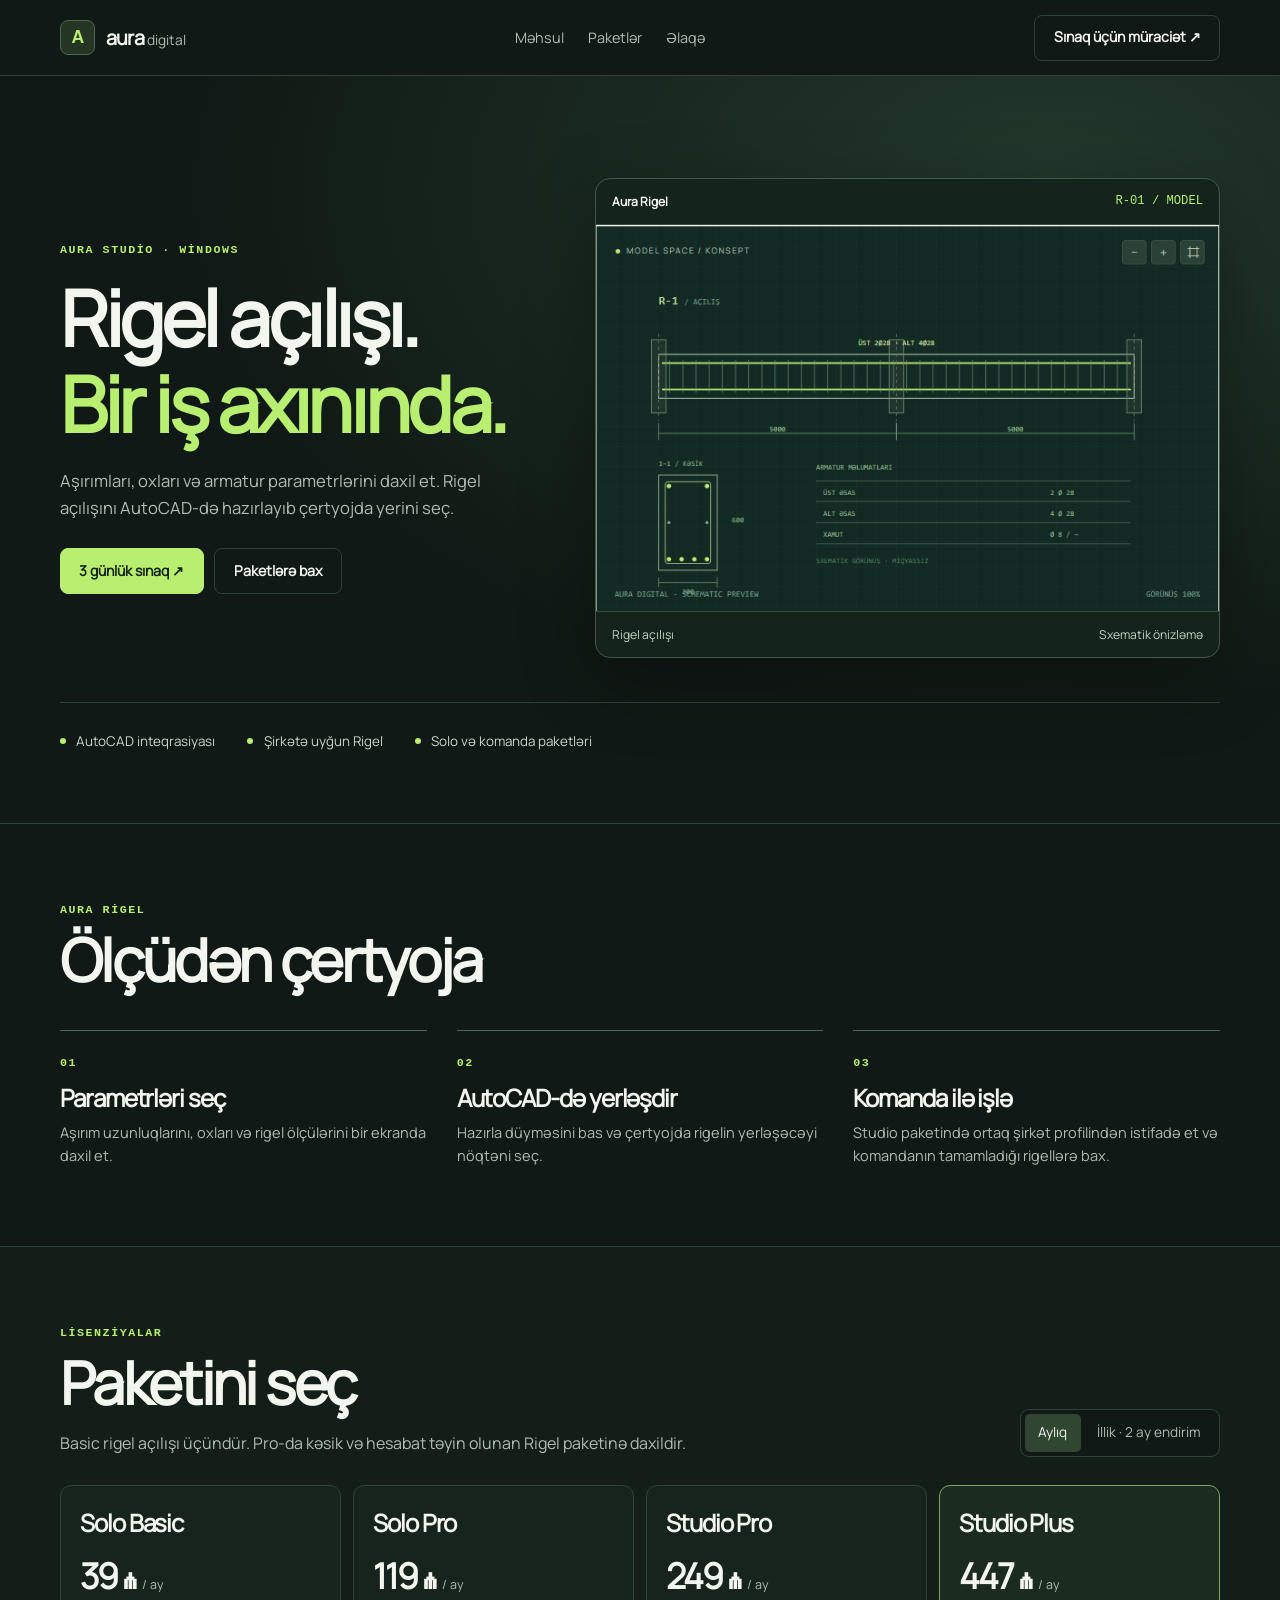
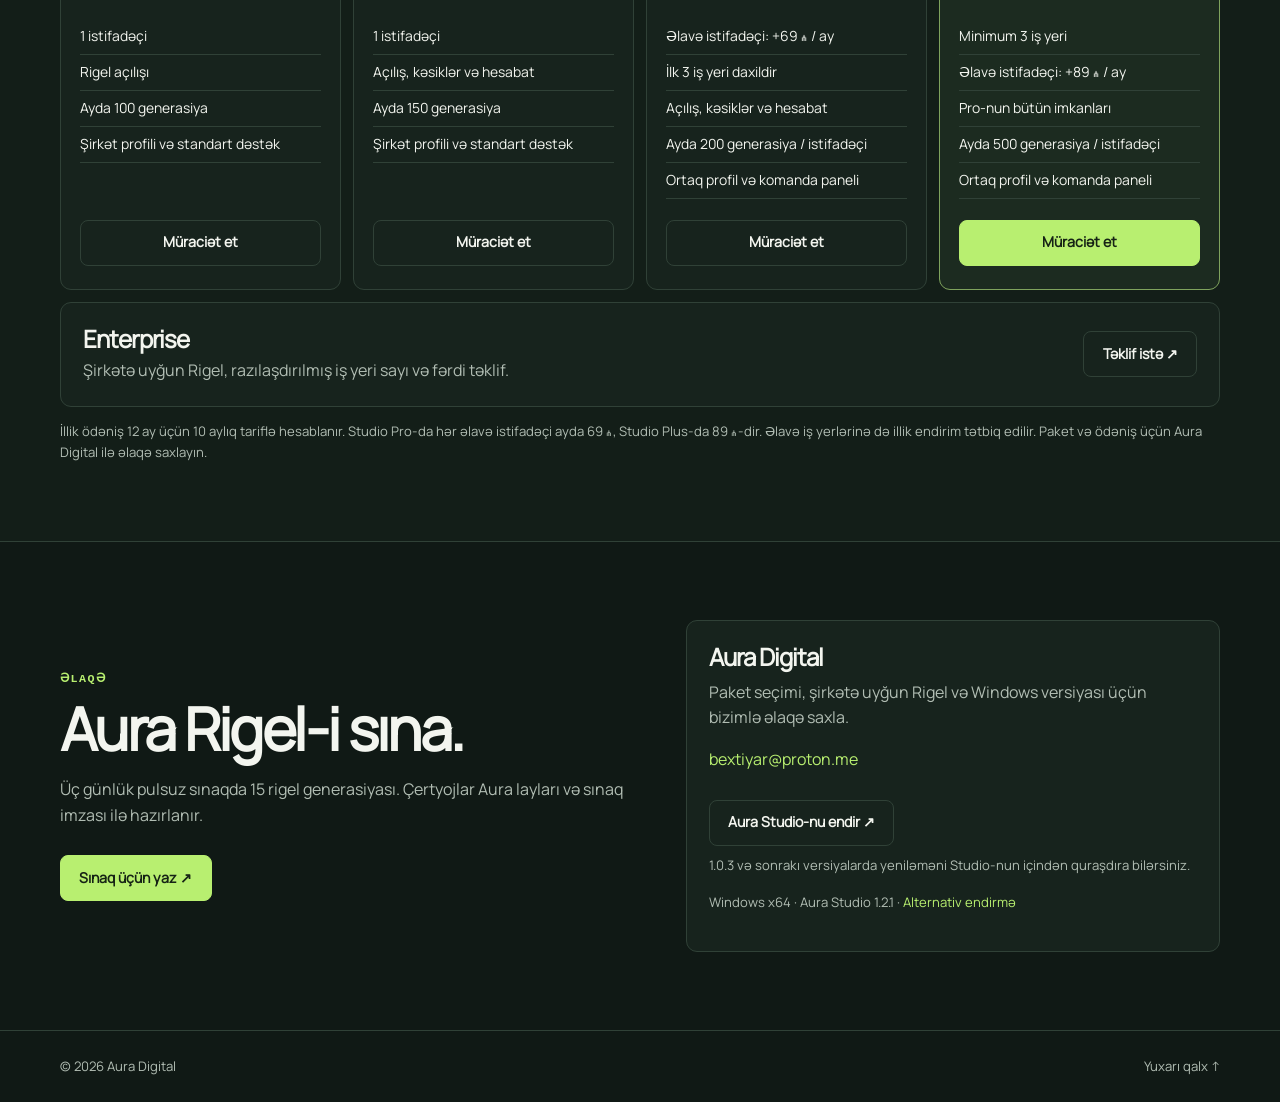
==== commit 1163751a: "Use canonical Full Rigel v11 and release Studio 1.2.1 quantity support" ====
--- a/index.html
+++ b/index.html
@@ -55,7 +55,7 @@
 <section class="section" id="elaqe"><div class="wrap contact">
 <div><div class="label">Əlaqə</div><h2>Aura Rigel-i sına.</h2><p class="section-lead muted">Üç günlük pulsuz sınaqda 15 rigel generasiyası. Çertyojlar Aura layları və sınaq imzası ilə hazırlanır.</p>
 <div class="actions"><a class="btn primary" href="mailto:bextiyar@proton.me?subject=Aura%20Rigel%20-%203%20g%C3%BCnl%C3%BCk%20s%C4%B1naq">Sınaq üçün yaz ↗</a></div></div>
-<aside class="contact-card"><h3>Aura Digital</h3><p class="muted">Paket seçimi, şirkətə uyğun Rigel və Windows versiyası üçün bizimlə əlaqə saxla.</p><a class="email" href="mailto:bextiyar@proton.me">bextiyar@proton.me</a><div class="actions"><a class="btn" href="./downloads/AuraStudioSetup-1.2.0.exe">Aura Studio-nu endir ↗</a></div><p class="note muted">1.0.3 və sonrakı versiyalarda yeniləməni Studio-nun içindən quraşdıra bilərsiniz.</p><p class="note muted">Windows x64 · Aura Studio 1.2.0 · <a class="email" href="https://cadaura.github.io/aura-studio-web/downloads/AuraStudioSetup.exe" download>Alternativ endirmə</a></p></aside>
+<aside class="contact-card"><h3>Aura Digital</h3><p class="muted">Paket seçimi, şirkətə uyğun Rigel və Windows versiyası üçün bizimlə əlaqə saxla.</p><a class="email" href="mailto:bextiyar@proton.me">bextiyar@proton.me</a><div class="actions"><a class="btn" href="./downloads/AuraStudioSetup-1.2.1.exe">Aura Studio-nu endir ↗</a></div><p class="note muted">1.0.3 və sonrakı versiyalarda yeniləməni Studio-nun içindən quraşdıra bilərsiniz.</p><p class="note muted">Windows x64 · Aura Studio 1.2.1 · <a class="email" href="https://cadaura.github.io/aura-studio-web/downloads/AuraStudioSetup.exe" download>Alternativ endirmə</a></p></aside>
 </div></section>
 </main>
 <footer><div class="wrap"><span>© 2026 Aura Digital</span><a href="#baslangic">Yuxarı qalx ↑</a></div></footer>
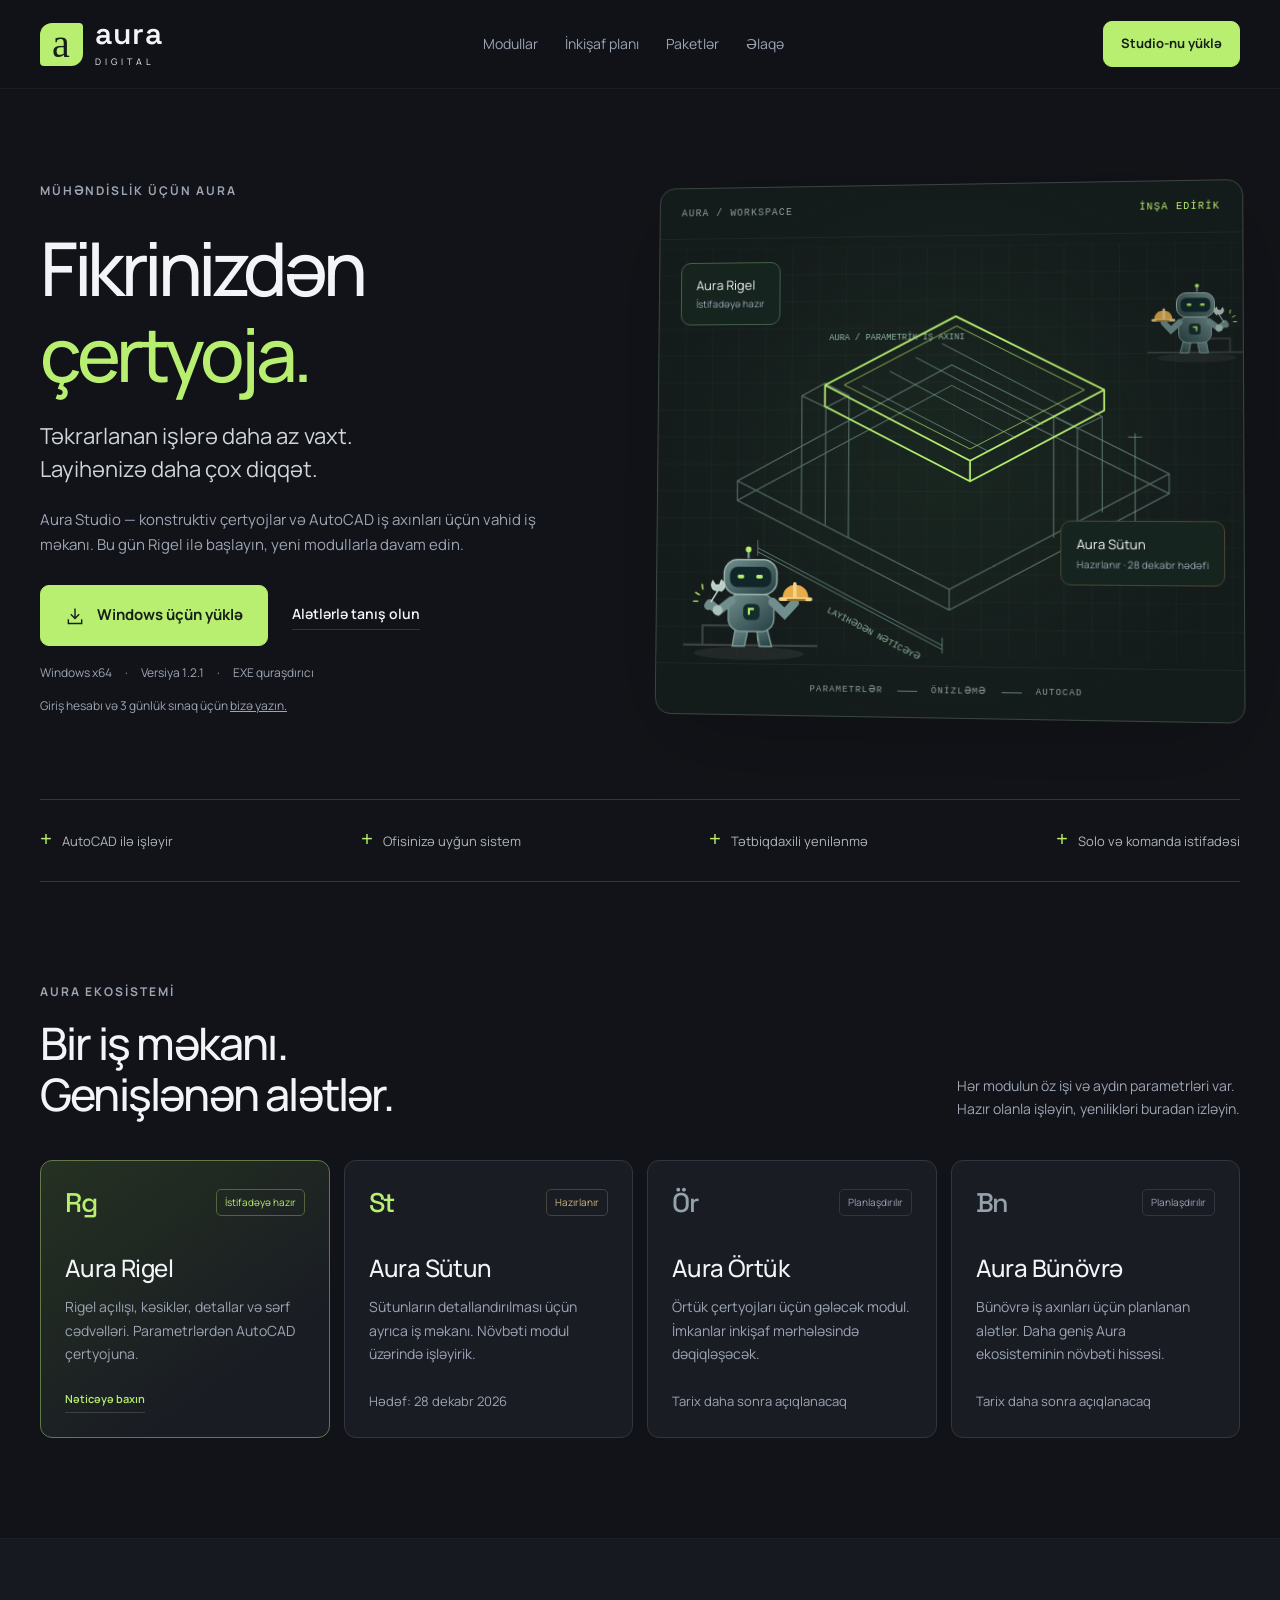
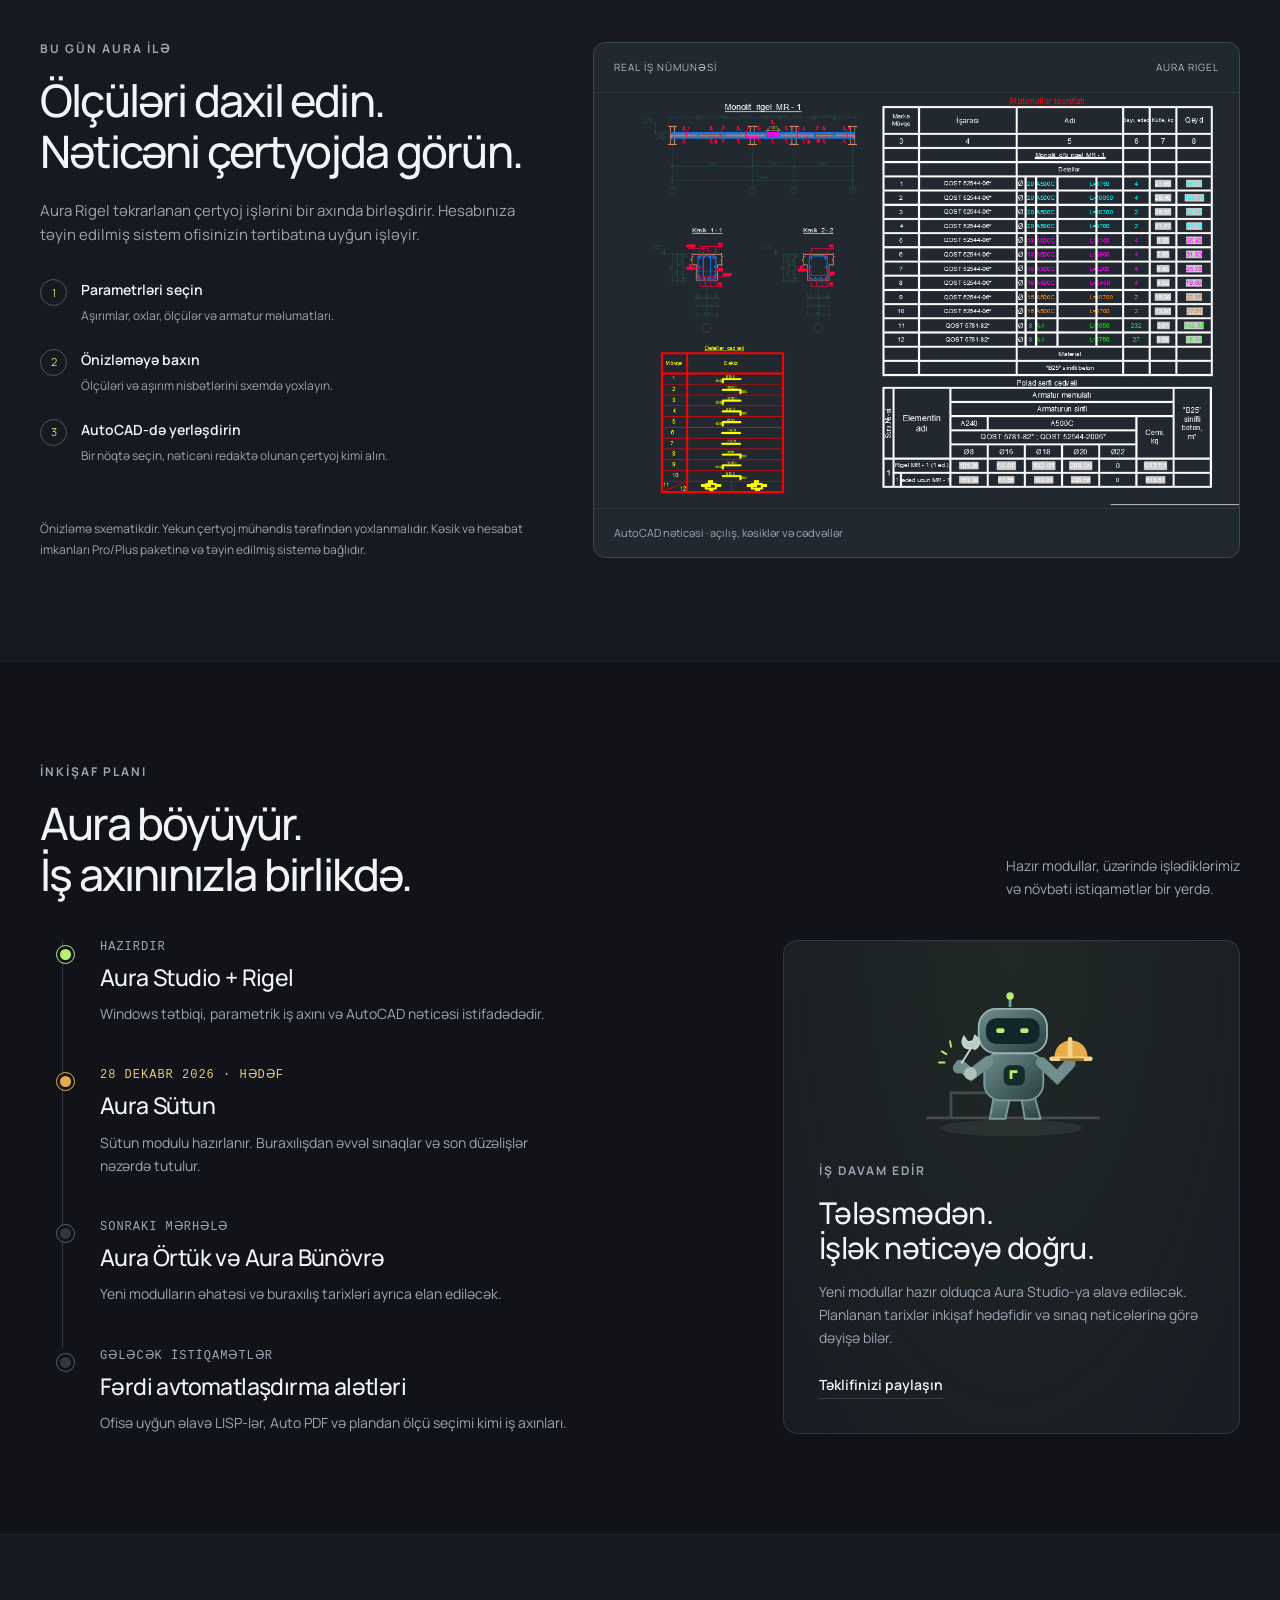
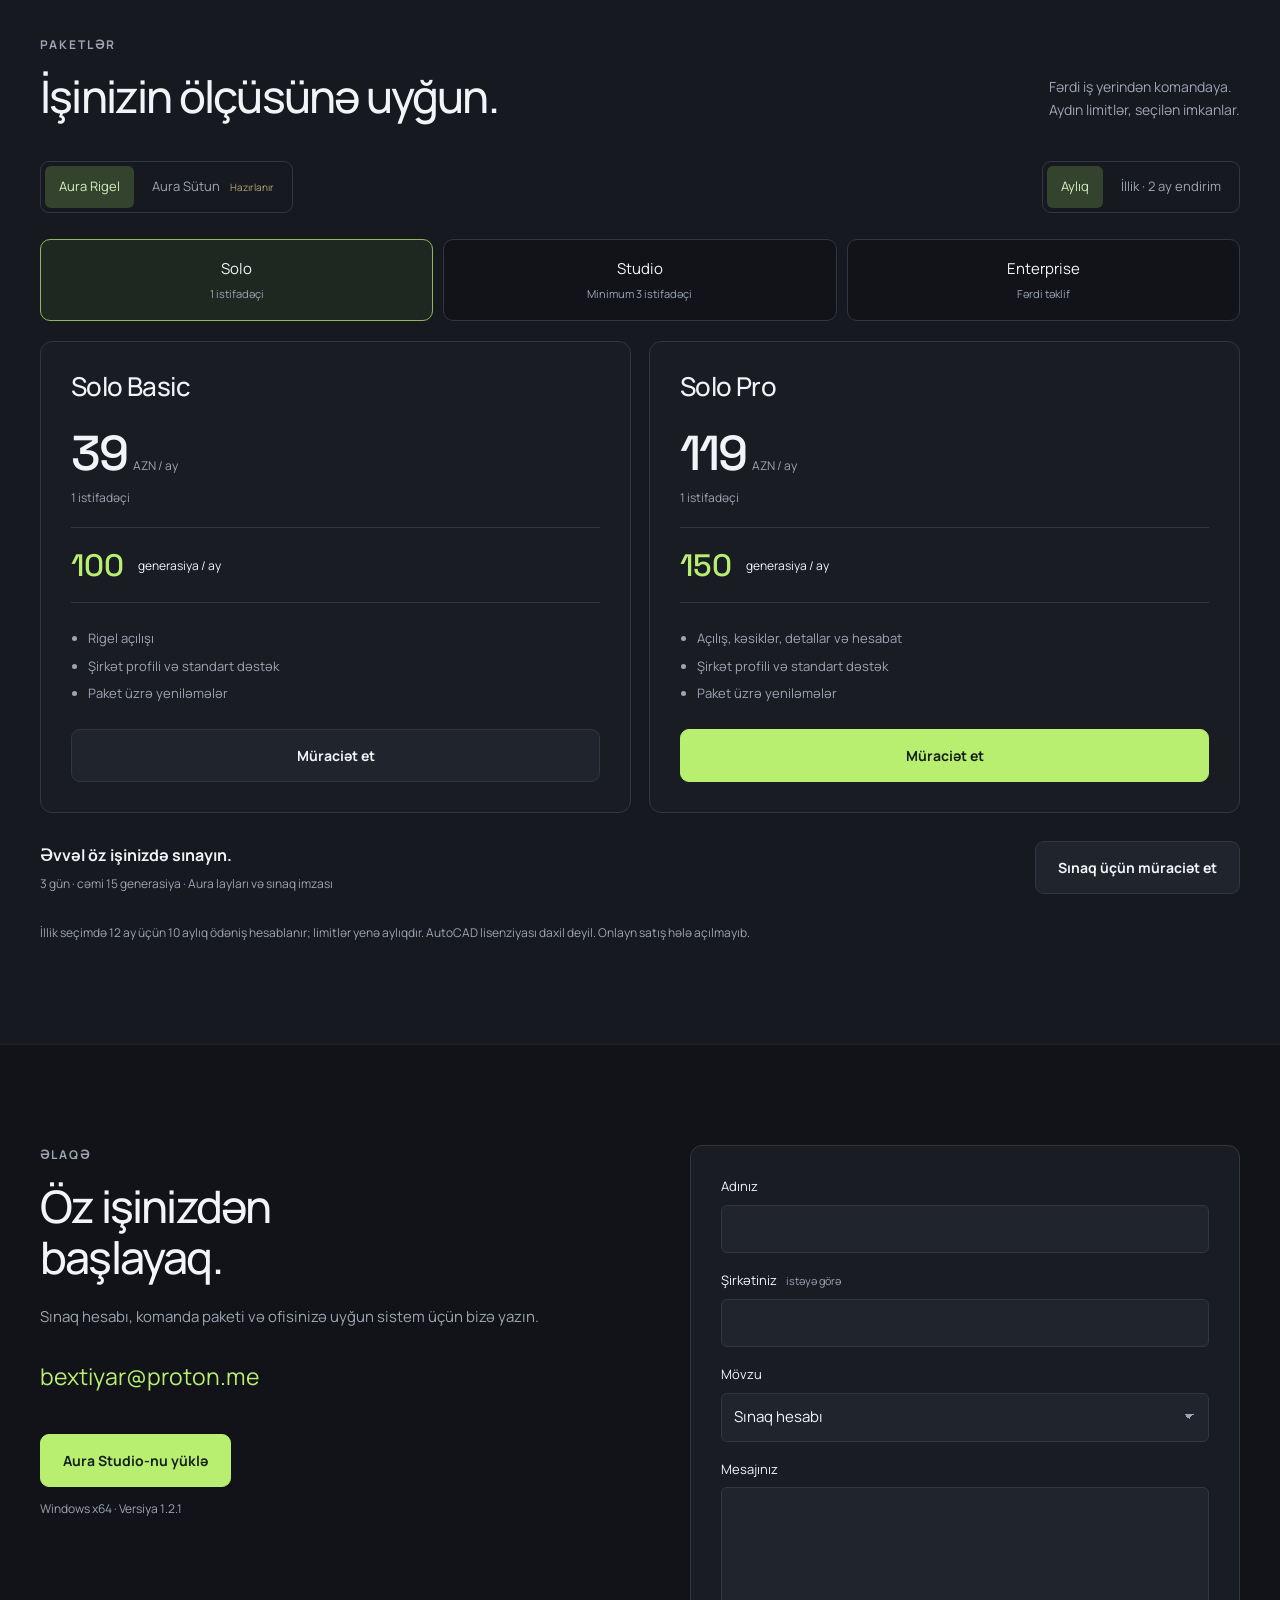
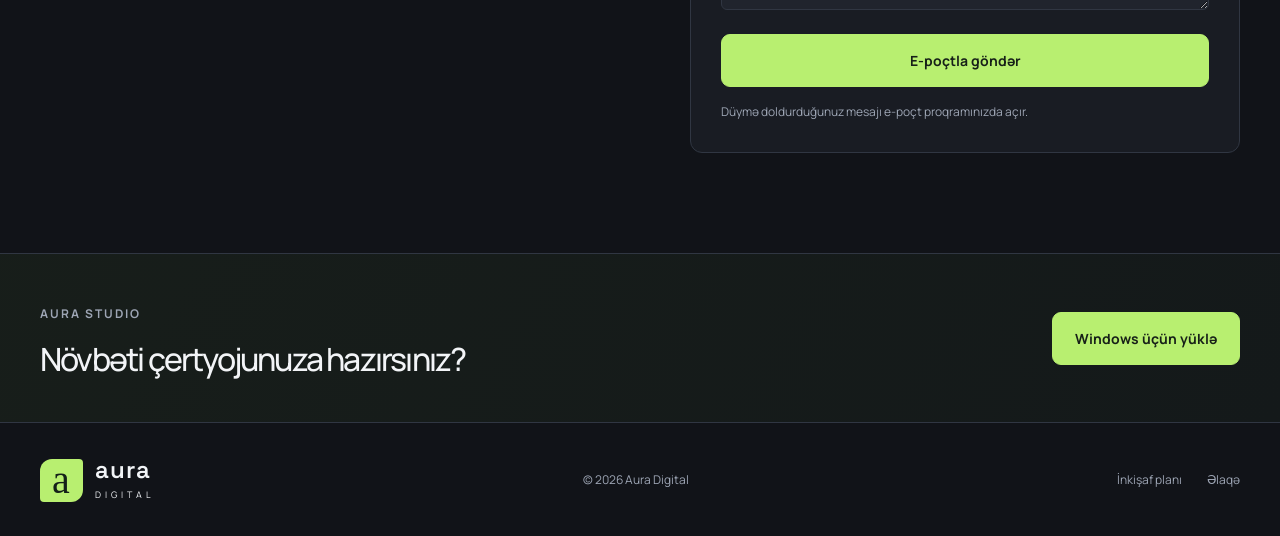
==== commit 41356df9: "Redesign Aura Digital platform website with modules roadmap and prominent downloads" ====
--- a/index.html
+++ b/index.html
@@ -1,172 +1,11 @@
-<!doctype html>
-<html lang="az">
-<head>
-<meta charset="utf-8">
-<meta name="viewport" content="width=device-width, initial-scale=1">
-<meta name="description" content="Aura Studio ilə rigel açılışını AutoCAD-də hazırla. Solo və Studio paketlərinə bax, üç günlük sınaq üçün müraciət et.">
-<meta name="theme-color" content="#101915">
-<title>Aura Digital · Aura Studio</title>
-<style>
-@font-face{font-family:Manrope;src:url([data-uri]) format("woff2");font-weight:400;font-display:swap}
-:root{color-scheme:dark;--bg:#101915;--panel:#17231d;--line:#304137;--ink:#f3f5ef;--muted:#b1bdb3;--lime:#b8ef70;--dark:#162315;--width:1160px}
-*{box-sizing:border-box}html{scroll-behavior:smooth}body{margin:0;background:var(--bg);color:var(--ink);font:16px/1.6 Manrope,Segoe UI,sans-serif}a{color:inherit;text-decoration:none}button{font:inherit}h1,h2,h3,p,figure{margin:0}h1,h2,h3{font-family:Manrope,Segoe UI,sans-serif;font-weight:700;line-height:1.13;letter-spacing:-.045em}h1{font-size:clamp(3.1rem,6vw,5.45rem)}h2{font-size:clamp(2.25rem,4.6vw,3.9rem)}h3{font-size:1.5rem}.wrap{width:min(var(--width),calc(100% - 48px));margin:auto}.muted{color:var(--muted)}.label{font:600 .73rem/1.5 Consolas,monospace;letter-spacing:.13em;text-transform:uppercase;color:var(--lime)}.btn{display:inline-flex;align-items:center;justify-content:center;gap:.65rem;min-height:46px;padding:.6rem 1.15rem;border:1px solid var(--line);border-radius:8px;font-weight:700;font-size:.89rem;white-space:nowrap}.btn:hover{border-color:var(--lime)}.btn.primary{color:var(--dark);background:var(--lime);border-color:var(--lime)}.btn.primary:hover{background:#cff9a3}a:focus-visible,button:focus-visible,summary:focus-visible{outline:2px solid var(--lime);outline-offset:4px}
-header{background:#101915;border-bottom:1px solid var(--line)}.bar{min-height:75px;display:flex;align-items:center;justify-content:space-between;gap:1rem}.brand{display:inline-flex;align-items:center;gap:11px;font-weight:700;font-size:1.23rem;letter-spacing:-.04em}.brand small{color:var(--muted);font-size:.7em;font-weight:400;letter-spacing:0}.mark{display:grid;place-items:center;width:35px;height:35px;border:1px solid #52654c;border-radius:8px;background:#243524;color:var(--lime);font:700 1.1rem Segoe UI,sans-serif}nav{display:flex;gap:1.5rem;color:var(--muted);font-size:.9rem}nav a:hover{color:var(--ink)}
-.hero{padding:clamp(58px,8vw,115px) 0 70px;background:radial-gradient(ellipse at 82% 15%,#23382b 0%,transparent 59%)}.hero-grid{display:grid;grid-template-columns:.86fr 1.14fr;gap:clamp(24px,5vw,70px);align-items:center}.hero h1{margin:15px 0 20px}.hero h1 span{color:var(--lime)}.hero p{max-width:440px;font-size:1.04rem}.actions{display:flex;gap:.65rem;flex-wrap:wrap;margin-top:27px}.visual{border:1px solid #43584a;border-radius:15px;background:#14241c;overflow:hidden;box-shadow:0 22px 75px #0005}.visual-head,.visual figcaption{padding:.8rem 1rem;display:flex;justify-content:space-between;gap:1rem;color:#c5d1c6;font-size:.76rem}.visual-head strong{color:var(--ink)}.visual-head span{font-family:Consolas,monospace;color:var(--lime)}.drawing{position:relative;aspect-ratio:686/427;overflow:hidden;background:#102821;border-block:1px solid #354c3d}.drawing img{position:absolute;width:198.84%;height:auto;max-width:none;left:-92.27%;top:-62.76%}.product-strip{display:flex;flex-wrap:wrap;gap:1rem 2rem;padding-top:28px;margin-top:44px;border-top:1px solid var(--line);color:#cbd5ca;font-size:.84rem}.product-strip span::before{content:"";display:inline-block;width:6px;height:6px;border-radius:50%;background:var(--lime);margin-right:.65rem;vertical-align:.14em}
-section{scroll-margin-top:1.5rem}.section{padding:78px 0;border-top:1px solid var(--line)}.section h2{margin-top:.5rem}.section-lead{margin-top:.9rem;max-width:650px}.steps{display:grid;grid-template-columns:repeat(3,1fr);gap:30px;margin-top:36px}.step{border-top:1px solid #536559;padding-top:17px}.step h3{margin:.65rem 0}.step p{font-size:.91rem;color:var(--muted)}
-.pricing{background:#131e18}.price-head{display:flex;justify-content:space-between;align-items:end;gap:1rem;flex-wrap:wrap}.switch{display:flex;padding:4px;gap:3px;border:1px solid var(--line);border-radius:9px;background:var(--bg)}.switch button{border:0;background:none;color:var(--muted);cursor:pointer;border-radius:5px;padding:.5rem .85rem;font-size:.85rem}.switch button[aria-pressed=true]{background:#304631;color:var(--ink)}.plans{display:grid;grid-template-columns:repeat(4,minmax(0,1fr));gap:12px;margin-top:28px}.plan{display:flex;flex-direction:column;padding:23px 19px;background:var(--panel);border:1px solid var(--line);border-radius:11px}.plan.featured{border-color:#7fa35d;background:#1c2b20}.plan .price{font-size:2.2rem;letter-spacing:-.06em;font-weight:700;margin:.75rem 0 .5rem}.plan .price small{font-size:.78rem;letter-spacing:0;font-weight:400;color:var(--muted)}.plan ul{list-style:none;padding:0;margin:.4rem 0 1.3rem;font-size:.87rem;flex:1}.plan li{padding:.4rem 0;border-bottom:1px solid var(--line)}.plan .btn{width:100%}.enterprise{display:flex;align-items:center;justify-content:space-between;gap:1.3rem;background:var(--panel);border:1px solid var(--line);border-radius:11px;padding:22px;margin-top:12px}.enterprise p{margin-top:.4rem}.note{font-size:.82rem;margin-top:.9rem}
-.contact{display:grid;grid-template-columns:1fr .9fr;gap:32px;align-items:center}.contact-card{padding:22px;background:var(--panel);border:1px solid var(--line);border-radius:11px}.contact-card p{margin:.6rem 0 1rem}.contact-card .email{overflow-wrap:anywhere;color:var(--lime)}footer{border-top:1px solid var(--line);padding:25px 0;color:var(--muted);font-size:.82rem}footer .wrap{display:flex;justify-content:space-between;gap:1rem;flex-wrap:wrap}
-@media(max-width:950px){.hero-grid{grid-template-columns:1fr;gap:30px}.visual{max-width:720px}.plans{grid-template-columns:repeat(2,1fr)}}@media(max-width:620px){.wrap{width:calc(100% - 32px)}.bar{flex-wrap:wrap;padding:13px 0}.bar>.btn{display:none}nav{gap:1rem;flex-wrap:wrap}.hero{padding:50px 0 42px}.section{padding:48px 0}.steps,.plans,.contact{grid-template-columns:1fr}.steps{gap:20px}.enterprise{align-items:flex-start;flex-direction:column}.visual-head,.visual figcaption{font-size:.69rem}.product-strip{gap:.65rem 1rem;margin-top:28px}}
-@media(prefers-reduced-motion:reduce){html{scroll-behavior:auto}}
-</style>
-</head>
-<body>
-<header><div class="wrap bar">
-<a class="brand" href="#baslangic" aria-label="Aura Digital ana səhifə"><span class="mark" aria-hidden="true">A</span><span>aura <small>digital</small></span></a>
-<nav aria-label="Əsas menyu"><a href="#mehsul">Məhsul</a><a href="#paketler">Paketlər</a><a href="#elaqe">Əlaqə</a></nav>
-<a class="btn" href="#elaqe">Sınaq üçün müraciət ↗</a>
-</div></header>
-<main>
-<section class="hero" id="baslangic"><div class="wrap">
-<div class="hero-grid"><div><div class="label">Aura Studio · Windows</div>
-<h1>Rigel açılışı.<br><span>Bir iş axınında.</span></h1>
-<p class="muted">Aşırımları, oxları və armatur parametrlərini daxil et. Rigel açılışını AutoCAD-də hazırlayıb çertyojda yerini seç.</p>
-<div class="actions"><a class="btn primary" href="#elaqe">3 günlük sınaq ↗</a><a class="btn" href="#paketler">Paketlərə bax</a></div></div>
-<figure class="visual"><div class="visual-head"><strong>Aura Rigel</strong><span>R-01 / MODEL</span></div><div class="drawing"><img src="[data-uri]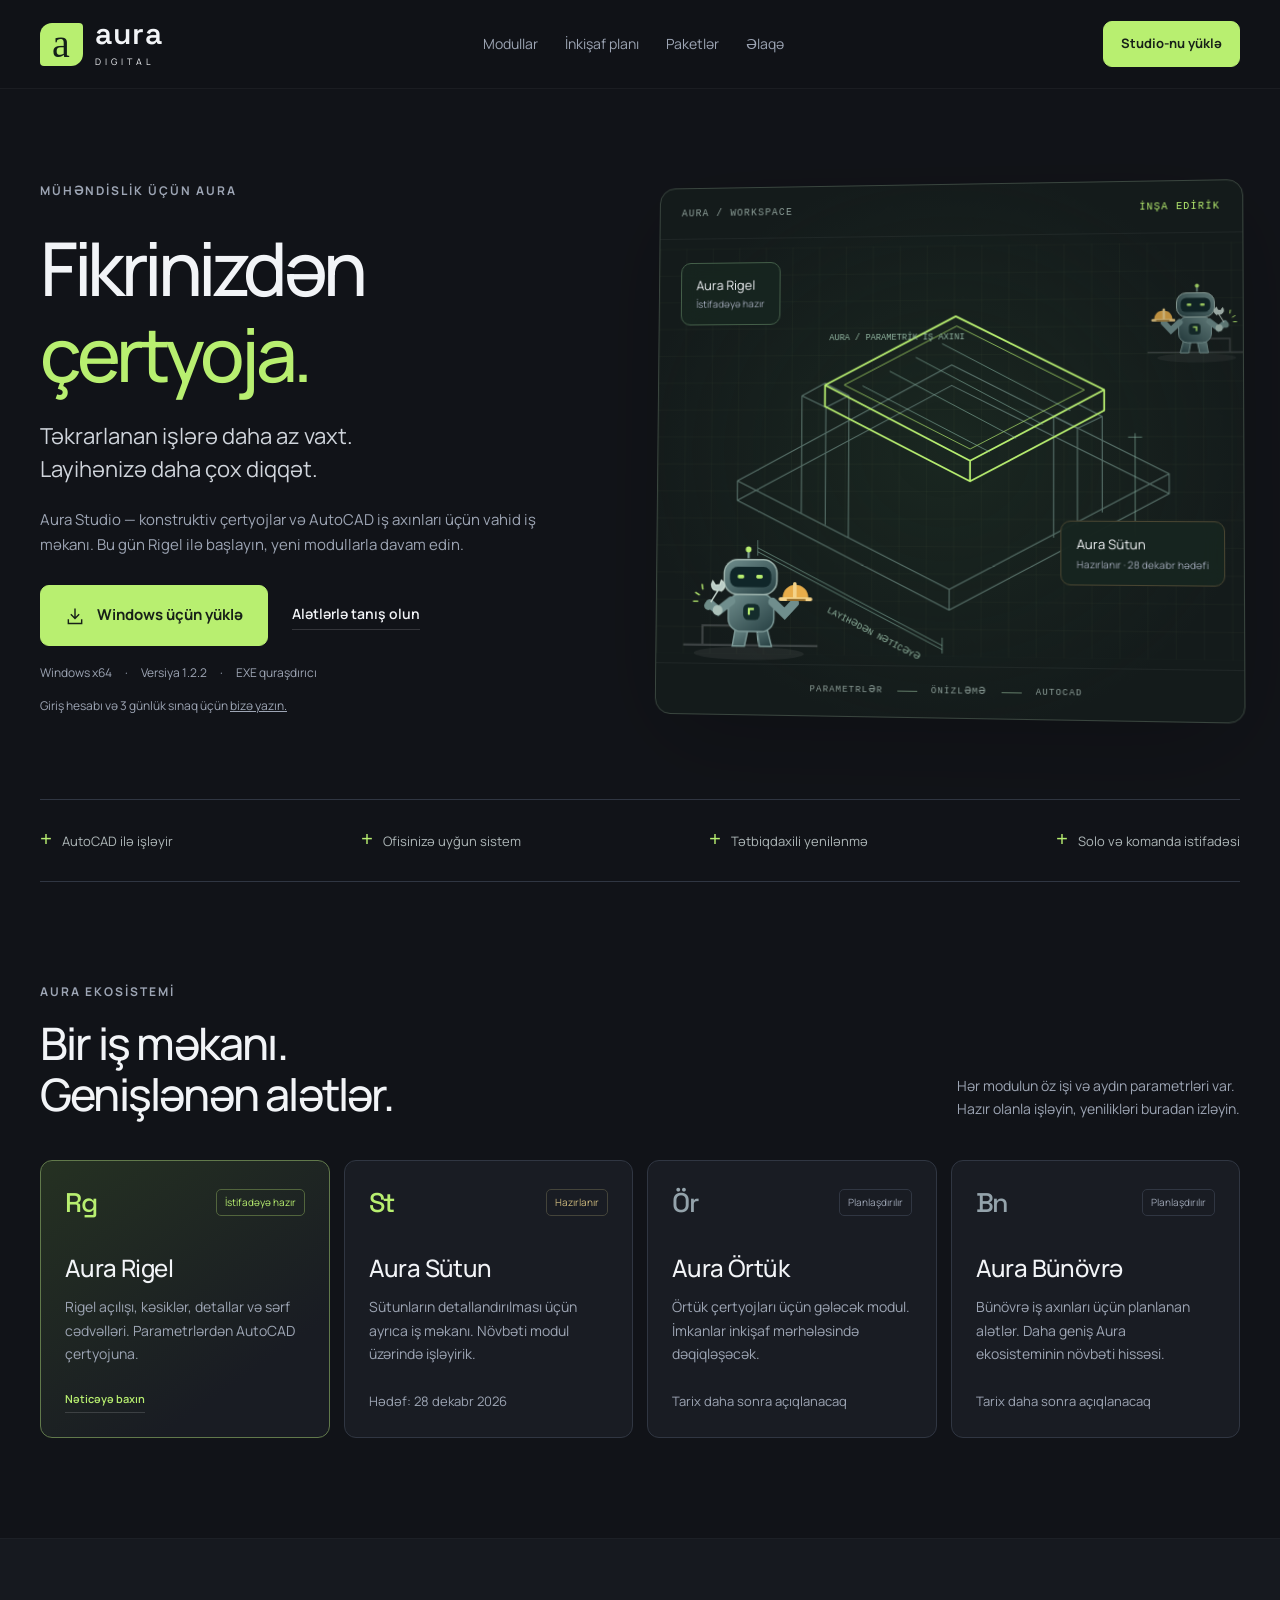
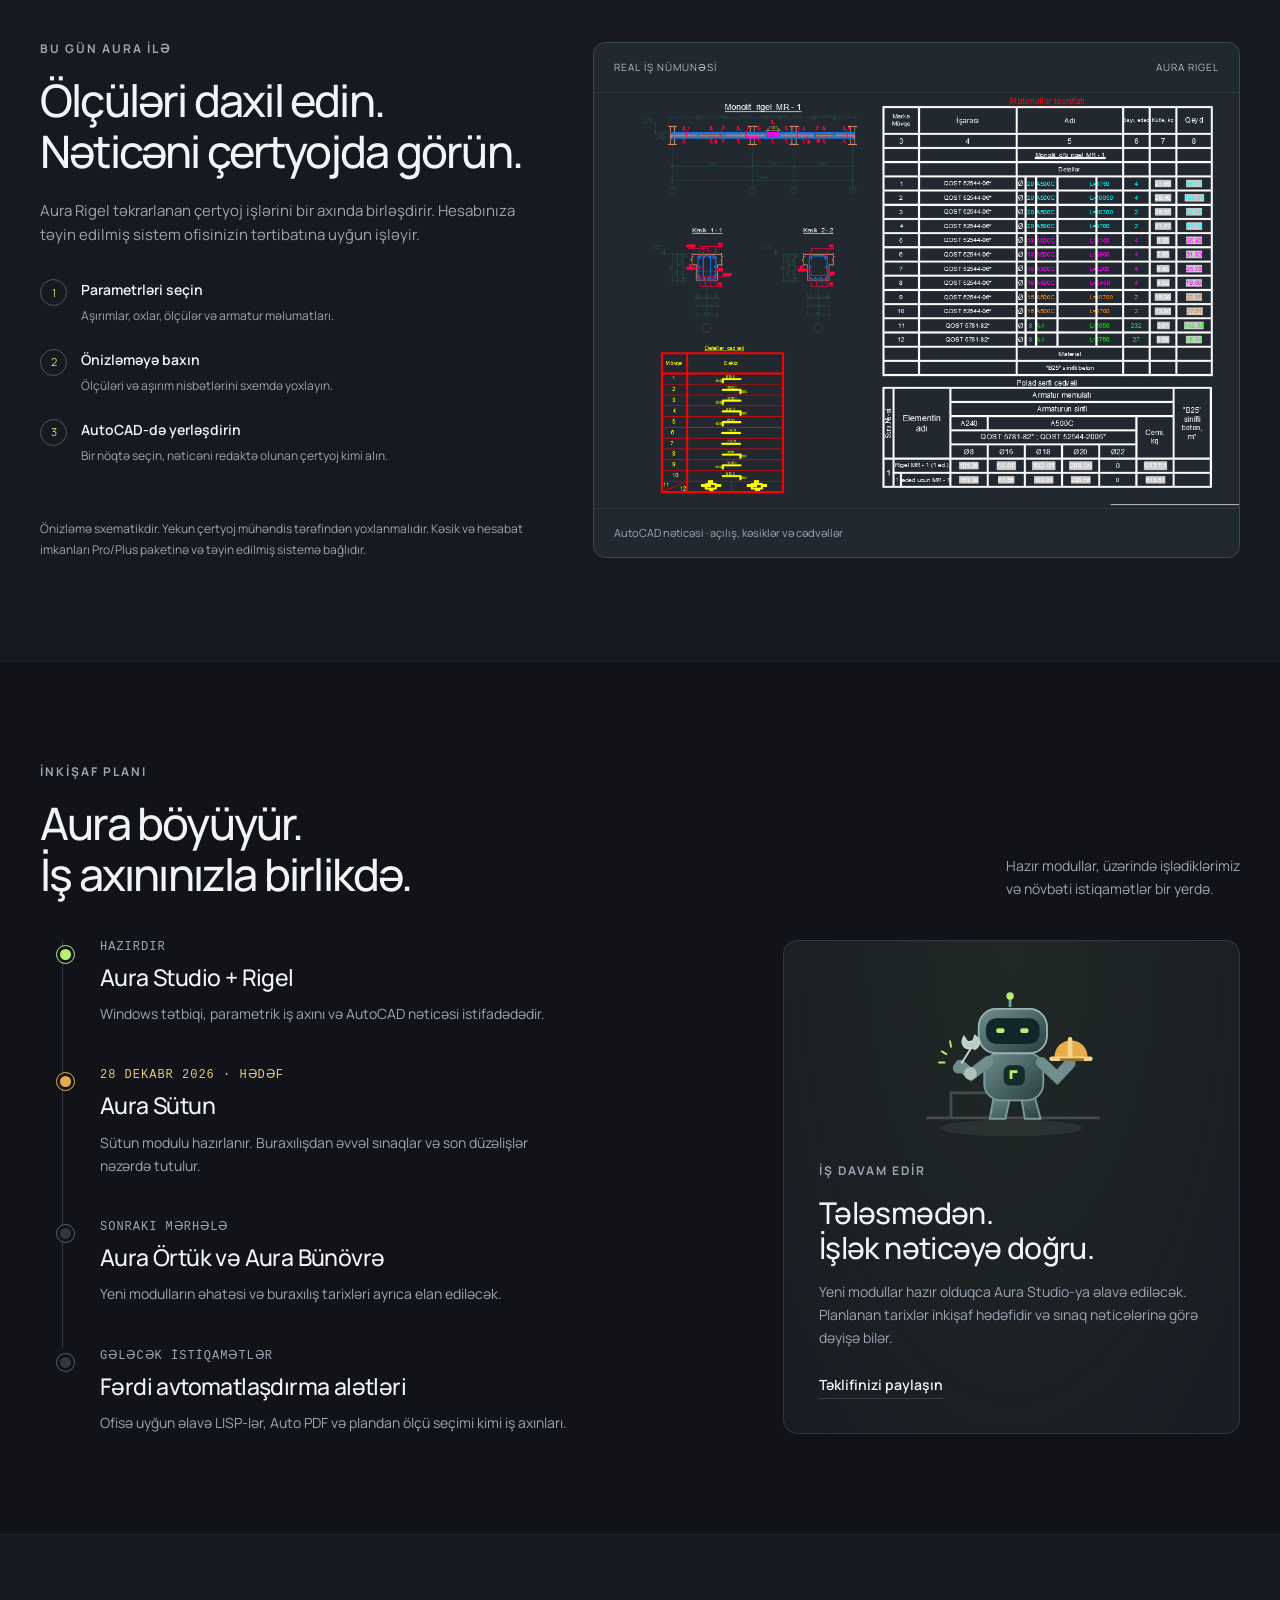
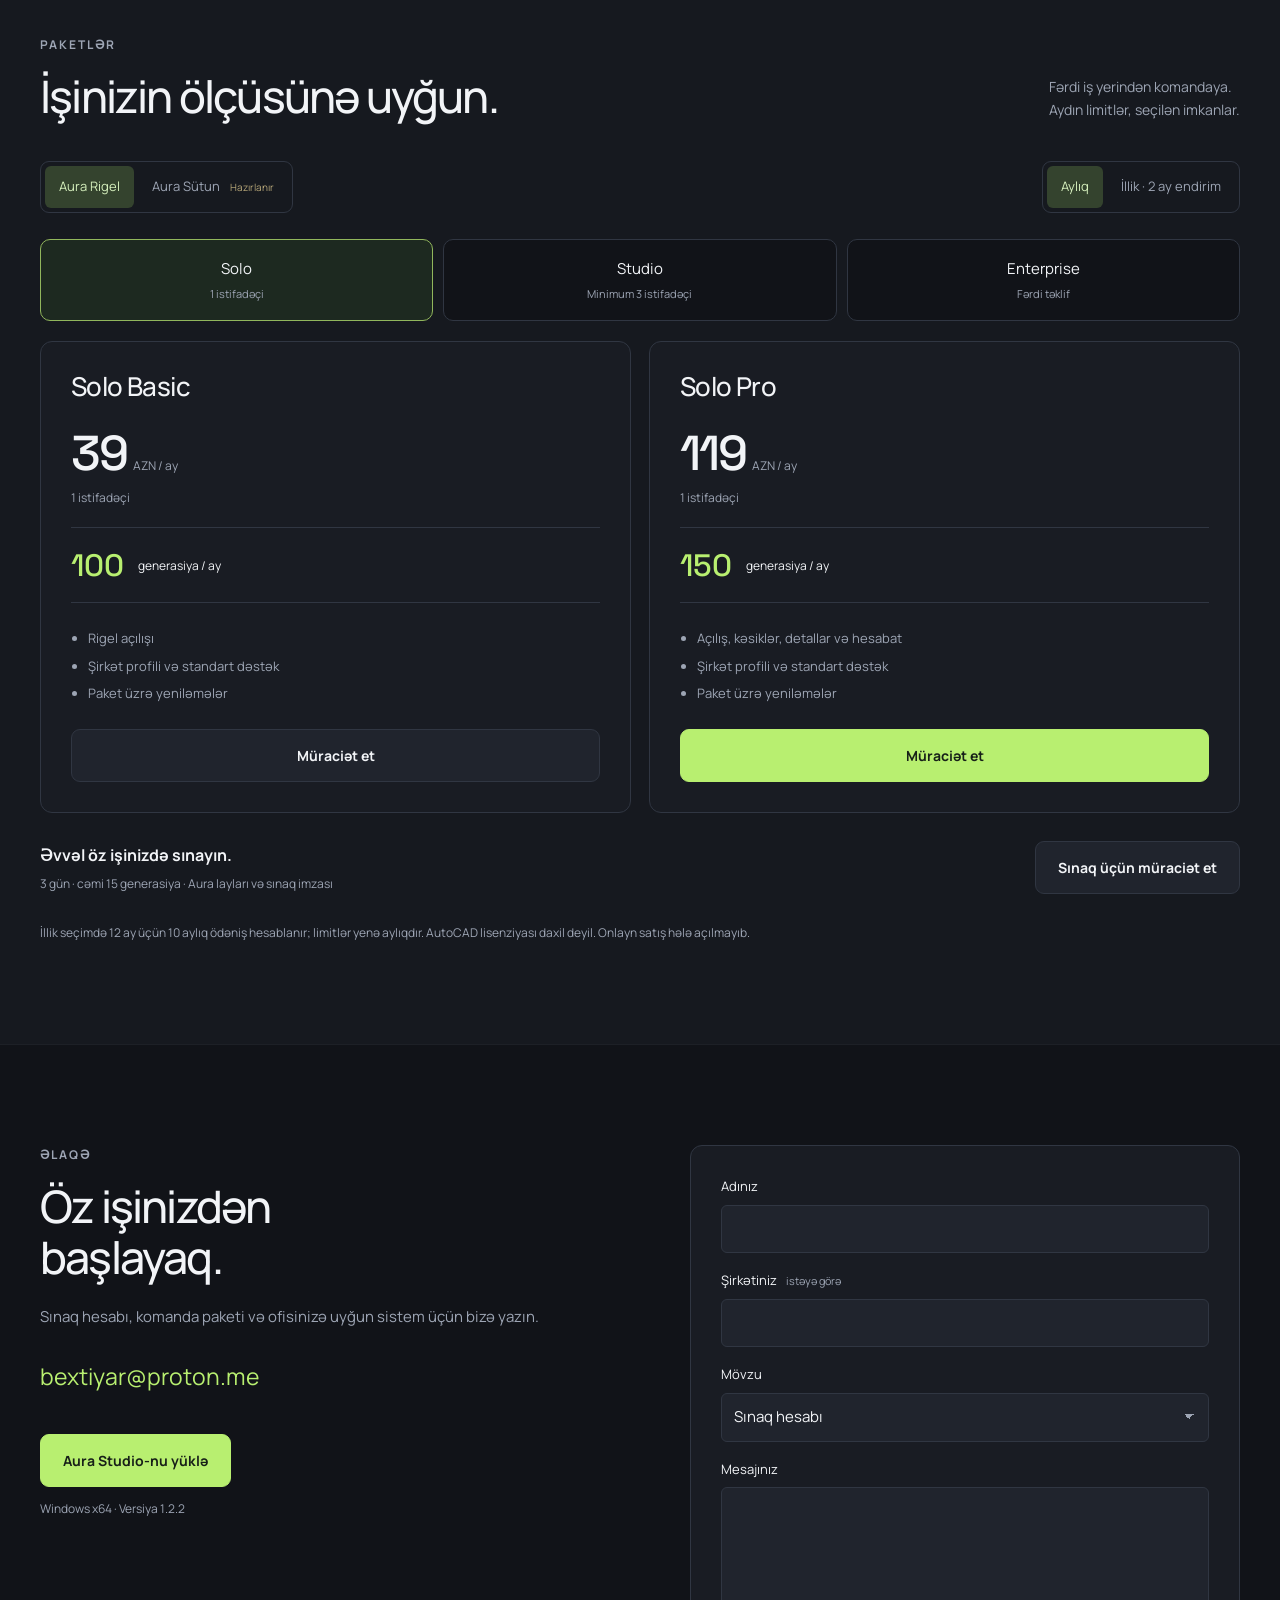
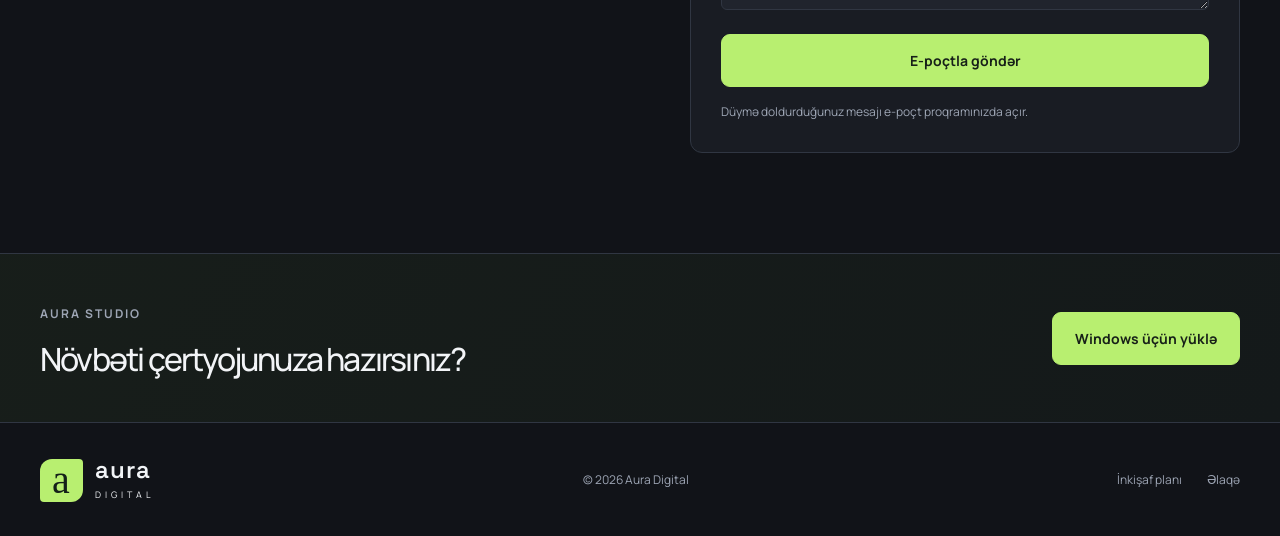
==== commit dab4beb7: "Release Studio 1.2.2 startup encoding and account device fixes" ====
--- a/index.html
+++ b/index.html
@@ -1,11 +1,11 @@
 <!doctype html><html lang="az"><head><meta charset="utf-8"><meta name="viewport" content="width=device-width,initial-scale=1"><meta name="theme-color" content="#111318"><meta name="description" content="Aura Digital — AutoCAD və mühəndislik iş axınları üçün alətlər. Aura Studio-nu Windows üçün yükləyin, modullar və inkişaf planı ilə tanış olun."><title>Aura Digital — Fikrinizdən çertyoja.</title><link rel="stylesheet" href="assets/fonts/fonts.css"><link rel="stylesheet" href="assets/robot.css"><link rel="stylesheet" href="assets/site.css"></head><body>
-<a class="skip" href="#main">Məzmuna keç</a><header><div class="wrap navrow"><a class="brand" href="#" aria-label="Aura Digital əsas səhifə"><span class="logo">a</span><span>aura<small>DIGITAL</small></span></a><nav aria-label="Əsas menyu"><a href="#modules">Modullar</a><a href="#roadmap">İnkişaf planı</a><a href="#plans">Paketlər</a><a href="#contact">Əlaqə</a></nav><a class="button primary small" data-download href="downloads/AuraStudioSetup-1.2.1.exe">Studio-nu yüklə</a></div></header>
-<main id="main"><section class="hero wrap"><div><div class="eyebrow">MÜHƏNDİSLİK ÜÇÜN AURA</div><h1>Fikrinizdən<br><em>çertyoja.</em></h1><p class="lead">Təkrarlanan işlərə daha az vaxt.<br>Layihənizə daha çox diqqət.</p><p class="intro">Aura Studio — konstruktiv çertyojlar və AutoCAD iş axınları üçün vahid iş məkanı. Bu gün Rigel ilə başlayın, yeni modullarla davam edin.</p><div class="actions"><a class="button primary download-main" data-download href="downloads/AuraStudioSetup-1.2.1.exe"><svg viewBox="0 0 24 24" aria-hidden="true"><path d="M12 3v12m-5-5 5 5 5-5M4 16v5h16v-5"/></svg>Windows üçün yüklə</a><a class="text-link" href="#modules">Alətlərlə tanış olun</a></div><div class="download-meta">Windows x64 <i>·</i> <span data-version>Versiya 1.2.1</span> <i>·</i> EXE quraşdırıcı</div><p class="fine">Giriş hesabı və 3 günlük sınaq üçün <a href="#contact">bizə yazın.</a></p></div>
+<a class="skip" href="#main">Məzmuna keç</a><header><div class="wrap navrow"><a class="brand" href="#" aria-label="Aura Digital əsas səhifə"><span class="logo">a</span><span>aura<small>DIGITAL</small></span></a><nav aria-label="Əsas menyu"><a href="#modules">Modullar</a><a href="#roadmap">İnkişaf planı</a><a href="#plans">Paketlər</a><a href="#contact">Əlaqə</a></nav><a class="button primary small" data-download href="downloads/AuraStudioSetup-1.2.2.exe">Studio-nu yüklə</a></div></header>
+<main id="main"><section class="hero wrap"><div><div class="eyebrow">MÜHƏNDİSLİK ÜÇÜN AURA</div><h1>Fikrinizdən<br><em>çertyoja.</em></h1><p class="lead">Təkrarlanan işlərə daha az vaxt.<br>Layihənizə daha çox diqqət.</p><p class="intro">Aura Studio — konstruktiv çertyojlar və AutoCAD iş axınları üçün vahid iş məkanı. Bu gün Rigel ilə başlayın, yeni modullarla davam edin.</p><div class="actions"><a class="button primary download-main" data-download href="downloads/AuraStudioSetup-1.2.2.exe"><svg viewBox="0 0 24 24" aria-hidden="true"><path d="M12 3v12m-5-5 5 5 5-5M4 16v5h16v-5"/></svg>Windows üçün yüklə</a><a class="text-link" href="#modules">Alətlərlə tanış olun</a></div><div class="download-meta">Windows x64 <i>·</i> <span data-version>Versiya 1.2.2</span> <i>·</i> EXE quraşdırıcı</div><p class="fine">Giriş hesabı və 3 günlük sınaq üçün <a href="#contact">bizə yazın.</a></p></div>
 <div class="workshop"><div class="workshop-head"><span>AURA / WORKSPACE</span><span>İNŞA EDİRİK</span></div><div class="workshop-canvas"><svg class="structure" viewBox="0 0 600 420" role="img" aria-label="Rigel və sütunlardan ibarət konstruksiya sxemi"><defs><pattern id="grid" width="28" height="28" patternUnits="userSpaceOnUse"><path d="M28 0H0V28" fill="none" stroke="#b8ef70" stroke-opacity=".06"/></pattern></defs><rect width="600" height="420" fill="url(#grid)"/><g fill="none" stroke-linejoin="round"><g stroke="#58716a" stroke-width="1.1"><path d="M84 262 306 144 526 254 304 373ZM84 262v-20L306 123l220 111v20M304 373v-21M84 242l220 110 222-118"/><path d="M151 275V154l24-13 25 13v146M151 154l25 12 24-12m-24 12v121M410 299V176l24-13 25 13v97m-49-97 24 12 25-12m-25 12v98"/></g><g stroke="#b8ef70" stroke-width="1.8"><path d="M175 143 310 73l151 76-136 72zM175 143v22l150 77 136-72v-21m-136 72v21"/><path d="M195 143 311 83l130 66-116 60z" stroke-width=".7"/></g><g stroke="#89b5a4" opacity=".6"><path d="M214 144 345 212m-103-83 130 69m-103-83 130 69m-103-83 131 69M106 311l191 98m-191-106v16m191 82v16M106 315l191 98M492 193v115m-7-111h14m-14 105h14"/></g></g><g fill="#91b5a0" font-family="monospace" font-size="9"><text x="179" y="97">AURA / PARAMETRİK İŞ AXINI</text><text x="178" y="376" transform="rotate(27 178 376)">LAYİHƏDƏN NƏTİCƏYƏ</text></g></svg><div class="chip chip-ready">Aura Rigel <small>İstifadəyə hazır</small></div><div class="chip chip-building">Aura Sütun <small>Hazırlanır · 28 dekabr hədəfi</small></div><div class="robot hero-robot" data-robot></div><div class="robot helper-robot" data-robot></div></div><div class="workshop-foot">PARAMETRLƏR <i></i> ÖNİZLƏMƏ <i></i> AUTOCAD</div></div></section>
 <div class="capabilities wrap"><span>AutoCAD ilə işləyir</span><span>Ofisinizə uyğun sistem</span><span>Tətbiqdaxili yenilənmə</span><span>Solo və komanda istifadəsi</span></div>
 <section class="section wrap" id="modules"><div class="section-head"><div><div class="eyebrow">AURA EKOSİSTEMİ</div><h2>Bir iş məkanı.<br>Genişlənən alətlər.</h2></div><p>Hər modulun öz işi və aydın parametrləri var.<br>Hazır olanla işləyin, yenilikləri buradan izləyin.</p></div><div class="module-grid"><article class="module ready"><div class="module-top"><b>Rg</b><span class="state live">İstifadəyə hazır</span></div><h3>Aura Rigel</h3><p>Rigel açılışı, kəsiklər, detallar və sərf cədvəlləri. Parametrlərdən AutoCAD çertyojuna.</p><a class="text-link" href="#rigel">Nəticəyə baxın</a></article><article class="module"><div class="module-top"><b>St</b><span class="state">Hazırlanır</span></div><h3>Aura Sütun</h3><p>Sütunların detallandırılması üçün ayrıca iş məkanı. Növbəti modul üzərində işləyirik.</p><small>Hədəf: 28 dekabr 2026</small></article><article class="module future"><div class="module-top"><b>Ör</b><span class="state">Planlaşdırılır</span></div><h3>Aura Örtük</h3><p>Örtük çertyojları üçün gələcək modul. İmkanlar inkişaf mərhələsində dəqiqləşəcək.</p><small>Tarix daha sonra açıqlanacaq</small></article><article class="module future"><div class="module-top"><b>Bn</b><span class="state">Planlaşdırılır</span></div><h3>Aura Bünövrə</h3><p>Bünövrə iş axınları üçün planlanan alətlər. Daha geniş Aura ekosisteminin növbəti hissəsi.</p><small>Tarix daha sonra açıqlanacaq</small></article></div></section>
 <section class="section tinted" id="rigel"><div class="wrap result-grid"><div><div class="eyebrow">BU GÜN AURA İLƏ</div><h2>Ölçüləri daxil edin.<br>Nəticəni çertyojda görün.</h2><p class="intro">Aura Rigel təkrarlanan çertyoj işlərini bir axında birləşdirir. Hesabınıza təyin edilmiş sistem ofisinizin tərtibatına uyğun işləyir.</p><ol class="workflow"><li><b>Parametrləri seçin</b><span>Aşırımlar, oxlar, ölçülər və armatur məlumatları.</span></li><li><b>Önizləməyə baxın</b><span>Ölçüləri və aşırım nisbətlərini sxemdə yoxlayın.</span></li><li><b>AutoCAD-də yerləşdirin</b><span>Bir nöqtə seçin, nəticəni redaktə olunan çertyoj kimi alın.</span></li></ol><p class="fine">Önizləmə sxematikdir. Yekun çertyoj mühəndis tərəfindən yoxlanmalıdır. Kəsik və hesabat imkanları Pro/Plus paketinə və təyin edilmiş sistemə bağlıdır.</p></div><figure><div class="figure-title">REAL İŞ NÜMUNƏSİ <span>AURA RIGEL</span></div><img src="assets/rigel-result.png" alt="Aura Rigel ilə AutoCAD-də hazırlanmış rigel açılışı, kəsiklər, detallar və sərf cədvəlləri" width="1069" height="688" loading="lazy"><figcaption>AutoCAD nəticəsi · açılış, kəsiklər və cədvəllər</figcaption></figure></div></section>
 <section class="section wrap" id="roadmap"><div class="section-head"><div><div class="eyebrow">İNKİŞAF PLANI</div><h2>Aura böyüyür.<br>İş axınınızla birlikdə.</h2></div><p>Hazır modullar, üzərində işlədiklərimiz<br>və növbəti istiqamətlər bir yerdə.</p></div><div class="roadmap-grid"><div class="timeline"><article class="milestone complete"><small>HAZIRDIR</small><h3>Aura Studio + Rigel</h3><p>Windows tətbiqi, parametrik iş axını və AutoCAD nəticəsi istifadədədir.</p></article><article class="milestone current"><small>28 DEKABR 2026 · HƏDƏF</small><h3>Aura Sütun</h3><p>Sütun modulu hazırlanır. Buraxılışdan əvvəl sınaqlar və son düzəlişlər nəzərdə tutulur.</p></article><article class="milestone"><small>SONRAKI MƏRHƏLƏ</small><h3>Aura Örtük və Aura Bünövrə</h3><p>Yeni modulların əhatəsi və buraxılış tarixləri ayrıca elan ediləcək.</p></article><article class="milestone"><small>GƏLƏCƏK İSTİQAMƏTLƏR</small><h3>Fərdi avtomatlaşdırma alətləri</h3><p>Ofisə uyğun əlavə LISP-lər, Auto PDF və plandan ölçü seçimi kimi iş axınları.</p></article></div><aside class="building-note"><div class="robot roadmap-robot" data-robot></div><div class="eyebrow">İŞ DAVAM EDİR</div><h3>Tələsmədən.<br>İşlək nəticəyə doğru.</h3><p>Yeni modullar hazır olduqca Aura Studio-ya əlavə ediləcək. Planlanan tarixlər inkişaf hədəfidir və sınaq nəticələrinə görə dəyişə bilər.</p><a class="text-link" href="#contact">Təklifinizi paylaşın</a></aside></div></section>
 <section class="section tinted" id="plans"><div class="wrap"><div class="section-head"><div><div class="eyebrow">PAKETLƏR</div><h2>İşinizin ölçüsünə uyğun.</h2></div><p>Fərdi iş yerindən komandaya.<br>Aydın limitlər, seçilən imkanlar.</p></div><div class="plan-controls"><div class="segmented" role="group" aria-label="Modul"><button data-module="rigel" aria-pressed="true">Aura Rigel</button><button data-module="column" aria-pressed="false">Aura Sütun <small>Hazırlanır</small></button></div><div class="segmented" role="group" aria-label="Ödəniş dövrü" id="cycleControls"><button data-cycle="month" aria-pressed="true">Aylıq</button><button data-cycle="year" aria-pressed="false">İllik · 2 ay endirim</button></div></div><div id="rigelPlans"><div class="plan-tabs" role="group" aria-label="İş məkanı"><button data-plan="solo" aria-pressed="true">Solo <span>1 istifadəçi</span></button><button data-plan="studio" aria-pressed="false">Studio <span>Minimum 3 istifadəçi</span></button><button data-plan="enterprise" aria-pressed="false">Enterprise <span>Fərdi təklif</span></button></div><div id="planCards"></div><div class="trial"><div><strong>Əvvəl öz işinizdə sınayın.</strong><span>3 gün · cəmi 15 generasiya · Aura layları və sınaq imzası</span></div><a class="button" href="#contact" data-subject="3 günlük sınaq">Sınaq üçün müraciət et</a></div><p class="fine">İllik seçimdə 12 ay üçün 10 aylıq ödəniş hesablanır; limitlər yenə aylıqdır. AutoCAD lisenziyası daxil deyil. Onlayn satış hələ açılmayıb.</p></div><div id="columnPlans" hidden><div class="blur-prices" aria-hidden="true">Solo · •• AZN<br>Studio · ••• AZN<br>Enterprise · Fərdi</div><div class="column-message"><span class="state">Hazırlanır</span><h3>Aura Sütun yoldadır.</h3><p>Modul hələ satışa açılmayıb. Qiymətlər və paket imkanları hazır olduqda paylaşılacaq.</p><a class="text-link" href="#roadmap">İnkişaf planına baxın</a></div></div></div></section>
-<section class="section wrap contact-section" id="contact"><div><div class="eyebrow">ƏLAQƏ</div><h2>Öz işinizdən<br>başlayaq.</h2><p class="intro">Sınaq hesabı, komanda paketi və ofisinizə uyğun sistem üçün bizə yazın.</p><a class="contact-email" href="mailto:bextiyar@proton.me">bextiyar@proton.me</a><div class="contact-download"><a class="button primary" data-download href="downloads/AuraStudioSetup-1.2.1.exe">Aura Studio-nu yüklə</a><span>Windows x64 · <span data-version>Versiya 1.2.1</span></span></div></div><form id="contactForm"><label for="name">Adınız<input id="name" name="name" autocomplete="name" required maxlength="100"></label><label for="company">Şirkətiniz <small>istəyə görə</small><input id="company" name="company" autocomplete="organization" maxlength="150"></label><label for="subject">Mövzu<select id="subject" name="subject"><option>Sınaq hesabı</option><option>Paket seçimi</option><option>Şirkətə uyğun sistem</option><option>Təklif və əməkdaşlıq</option></select></label><label for="message">Mesajınız<textarea id="message" name="message" required maxlength="3000" rows="4"></textarea></label><button class="button primary" type="submit">E-poçtla göndər</button><p class="fine" id="formStatus" role="status">Düymə doldurduğunuz mesajı e-poçt proqramınızda açır.</p></form></section>
-<section class="download-banner"><div class="wrap"><div><span class="eyebrow">AURA STUDIO</span><h2>Növbəti çertyojunuza hazırsınız?</h2></div><a class="button primary" data-download href="downloads/AuraStudioSetup-1.2.1.exe">Windows üçün yüklə</a></div></section></main><footer class="wrap"><a class="brand" href="#"><span class="logo">a</span><span>aura<small>DIGITAL</small></span></a><p>© 2026 Aura Digital</p><div><a href="#roadmap">İnkişaf planı</a><a href="mailto:bextiyar@proton.me">Əlaqə</a></div></footer><script src="assets/site.js"></script></body></html>
+<section class="section wrap contact-section" id="contact"><div><div class="eyebrow">ƏLAQƏ</div><h2>Öz işinizdən<br>başlayaq.</h2><p class="intro">Sınaq hesabı, komanda paketi və ofisinizə uyğun sistem üçün bizə yazın.</p><a class="contact-email" href="mailto:bextiyar@proton.me">bextiyar@proton.me</a><div class="contact-download"><a class="button primary" data-download href="downloads/AuraStudioSetup-1.2.2.exe">Aura Studio-nu yüklə</a><span>Windows x64 · <span data-version>Versiya 1.2.2</span></span></div></div><form id="contactForm"><label for="name">Adınız<input id="name" name="name" autocomplete="name" required maxlength="100"></label><label for="company">Şirkətiniz <small>istəyə görə</small><input id="company" name="company" autocomplete="organization" maxlength="150"></label><label for="subject">Mövzu<select id="subject" name="subject"><option>Sınaq hesabı</option><option>Paket seçimi</option><option>Şirkətə uyğun sistem</option><option>Təklif və əməkdaşlıq</option></select></label><label for="message">Mesajınız<textarea id="message" name="message" required maxlength="3000" rows="4"></textarea></label><button class="button primary" type="submit">E-poçtla göndər</button><p class="fine" id="formStatus" role="status">Düymə doldurduğunuz mesajı e-poçt proqramınızda açır.</p></form></section>
+<section class="download-banner"><div class="wrap"><div><span class="eyebrow">AURA STUDIO</span><h2>Növbəti çertyojunuza hazırsınız?</h2></div><a class="button primary" data-download href="downloads/AuraStudioSetup-1.2.2.exe">Windows üçün yüklə</a></div></section></main><footer class="wrap"><a class="brand" href="#"><span class="logo">a</span><span>aura<small>DIGITAL</small></span></a><p>© 2026 Aura Digital</p><div><a href="#roadmap">İnkişaf planı</a><a href="mailto:bextiyar@proton.me">Əlaqə</a></div></footer><script src="assets/site.js"></script></body></html>
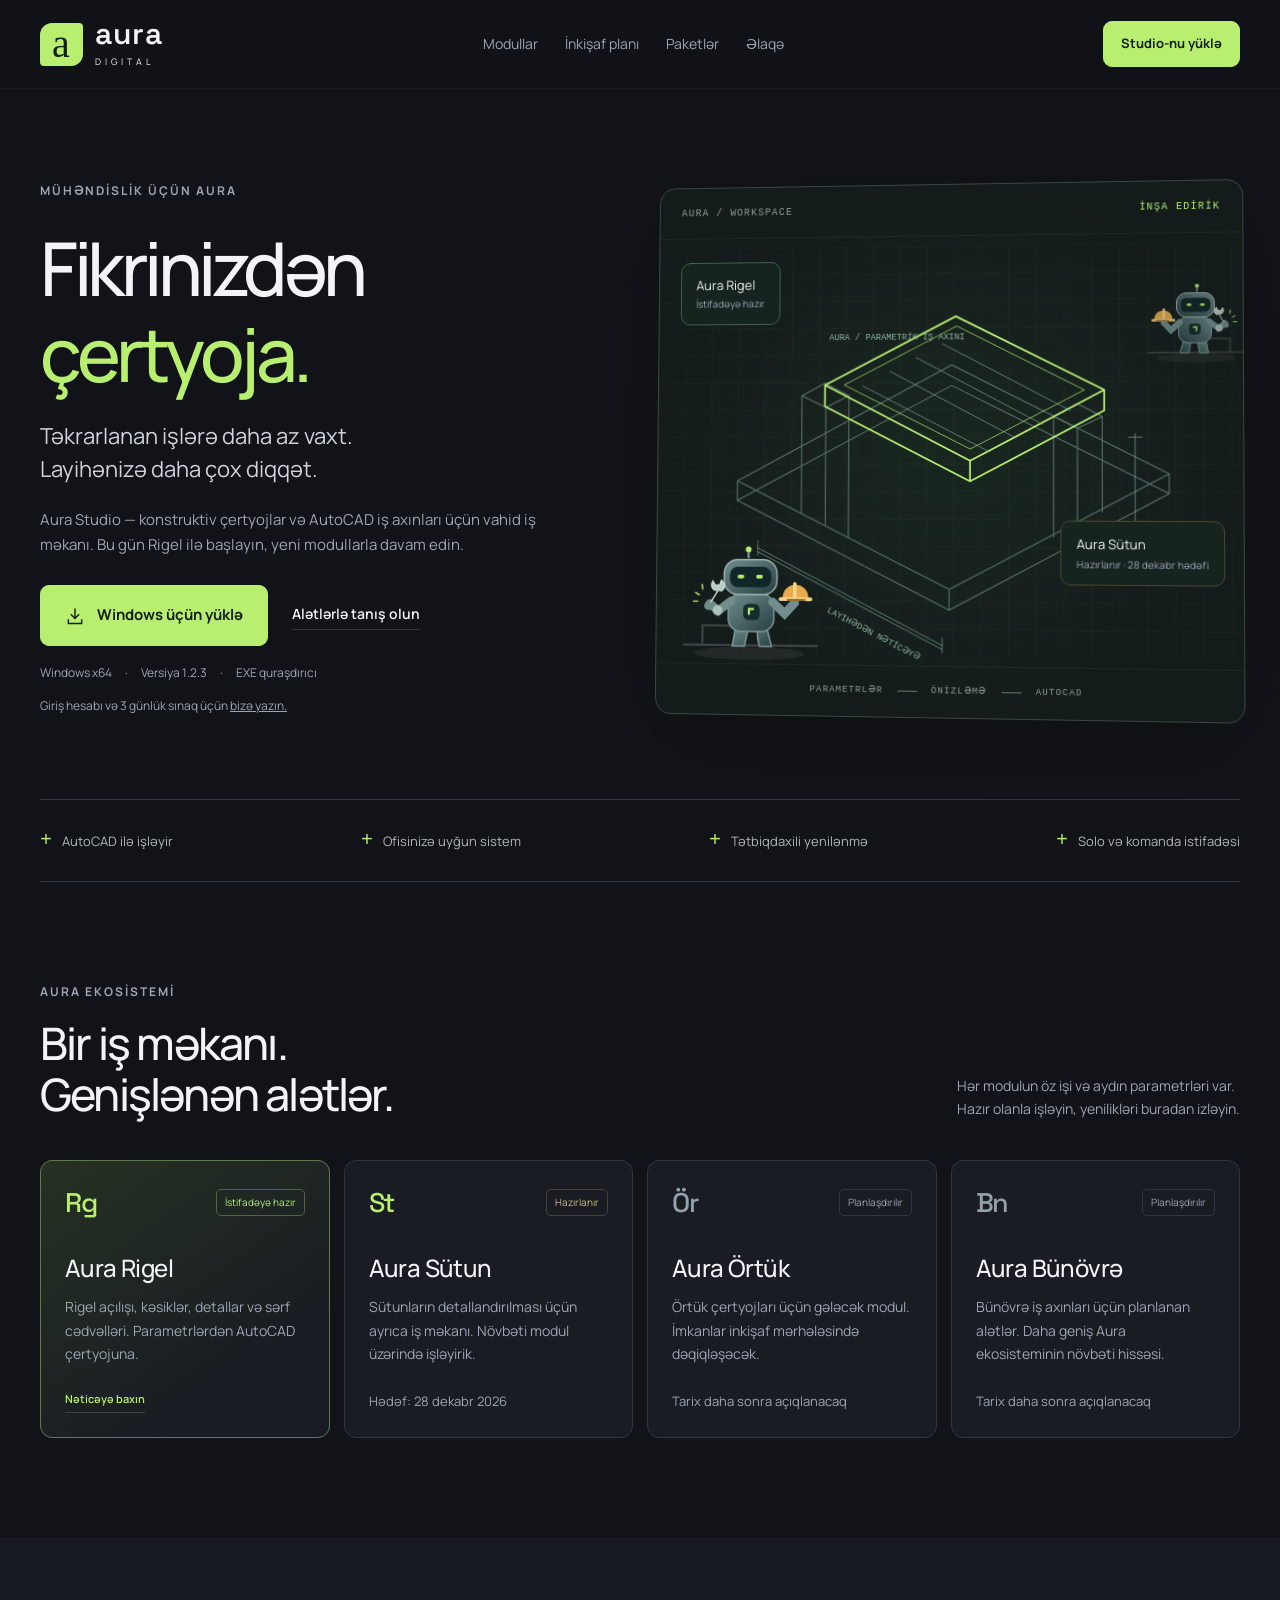
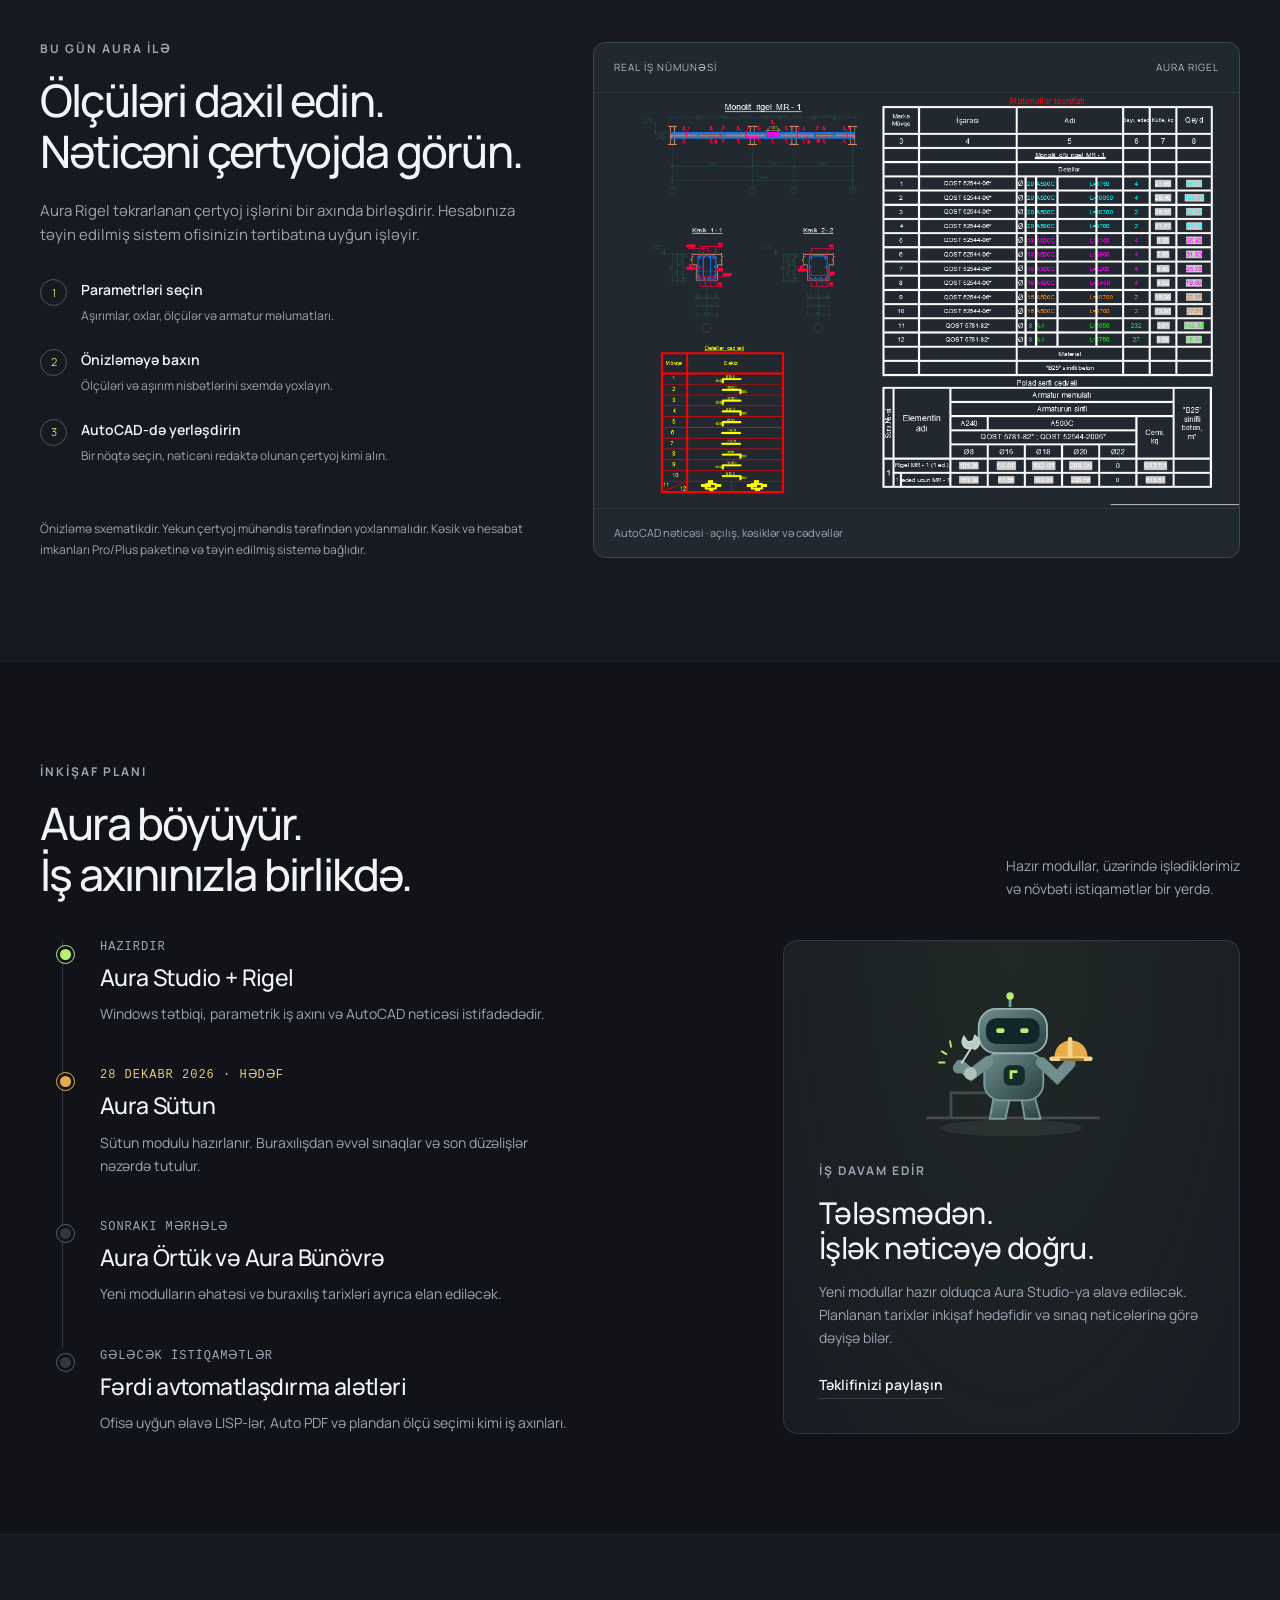
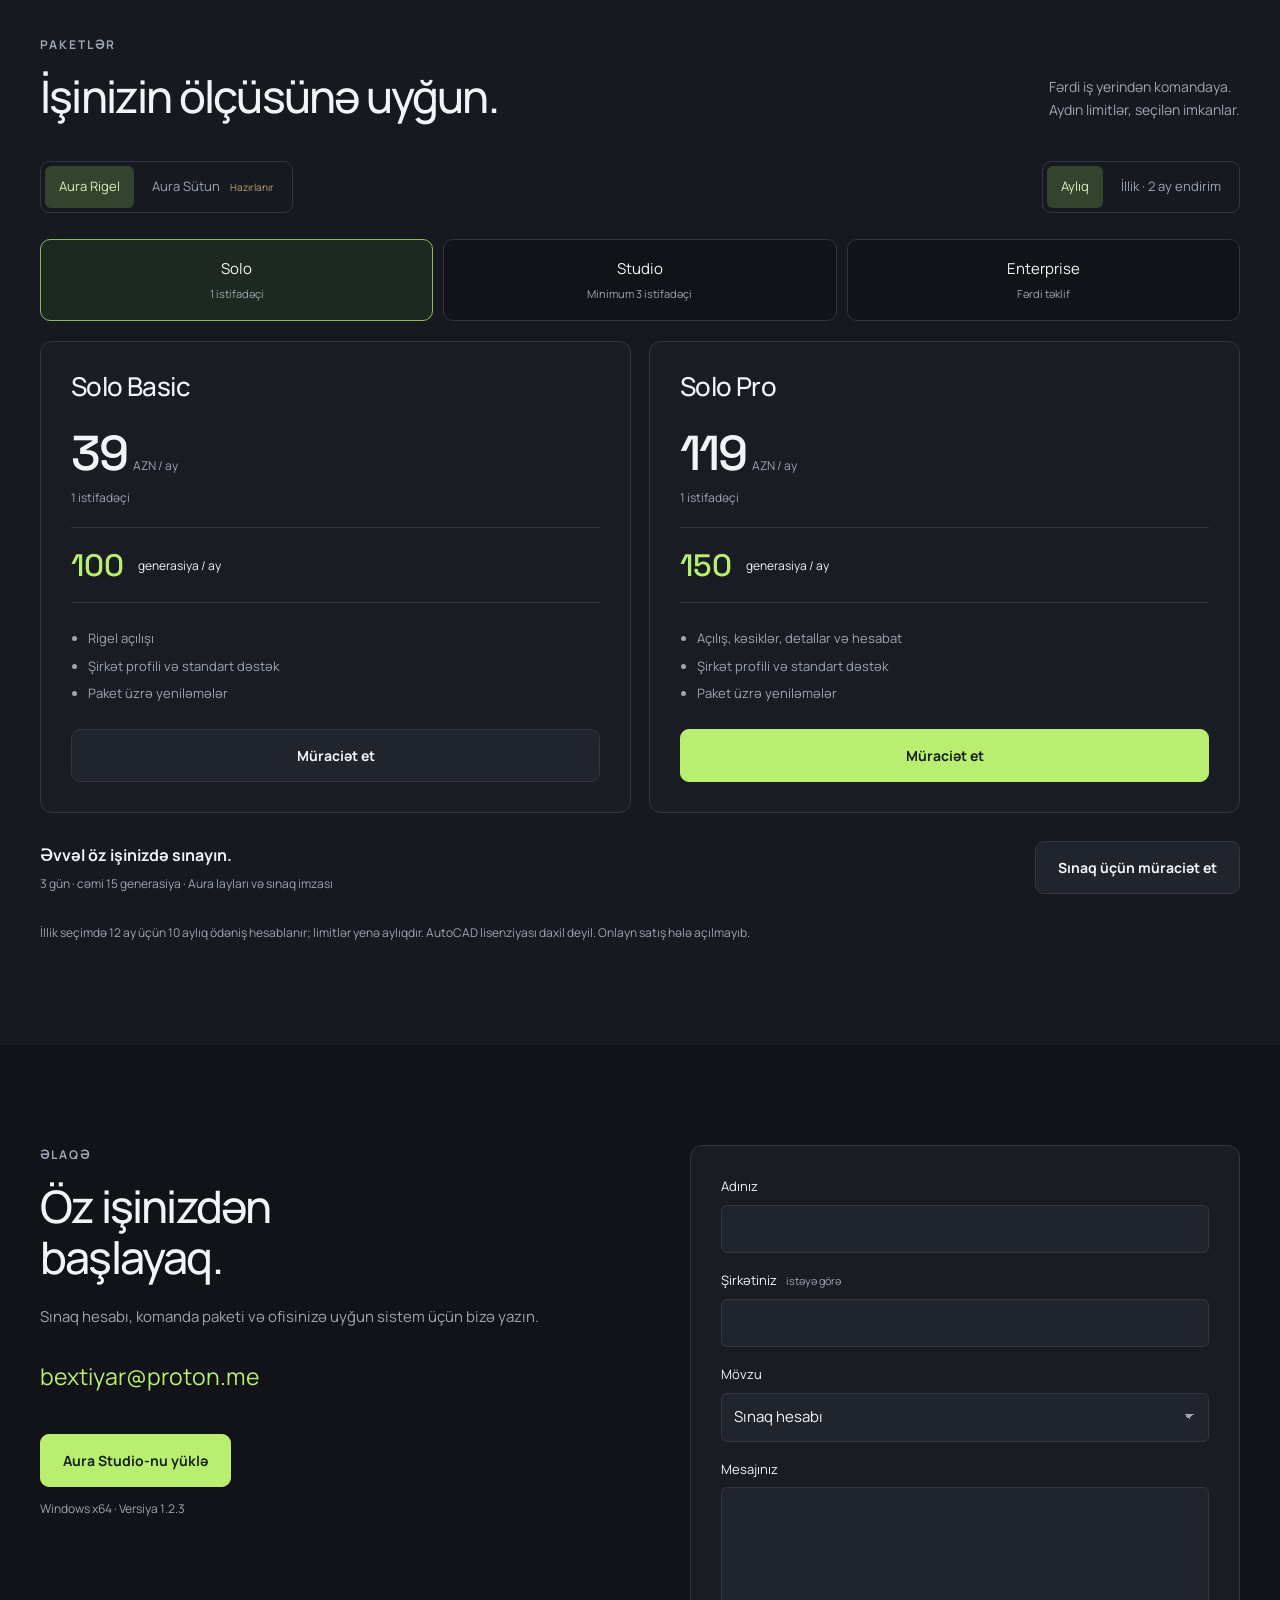
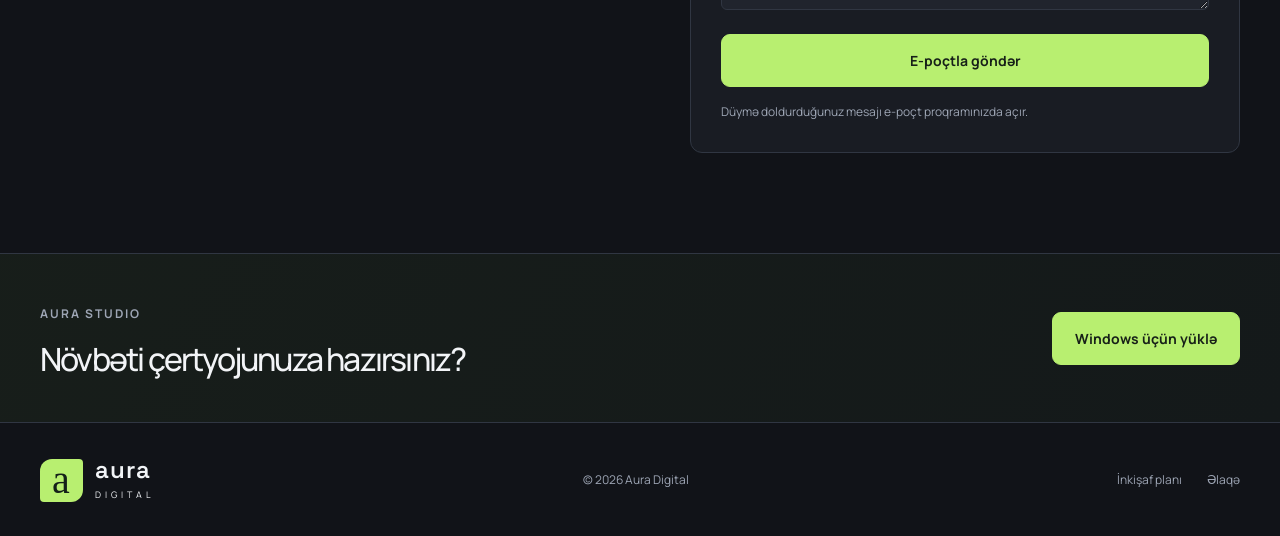
==== commit ed46db07: "Release Aura Studio 1.2.3 with update and installation fixes" ====
--- a/index.html
+++ b/index.html
@@ -1,11 +1,11 @@
 <!doctype html><html lang="az"><head><meta charset="utf-8"><meta name="viewport" content="width=device-width,initial-scale=1"><meta name="theme-color" content="#111318"><meta name="description" content="Aura Digital — AutoCAD və mühəndislik iş axınları üçün alətlər. Aura Studio-nu Windows üçün yükləyin, modullar və inkişaf planı ilə tanış olun."><title>Aura Digital — Fikrinizdən çertyoja.</title><link rel="stylesheet" href="assets/fonts/fonts.css"><link rel="stylesheet" href="assets/robot.css"><link rel="stylesheet" href="assets/site.css"></head><body>
-<a class="skip" href="#main">Məzmuna keç</a><header><div class="wrap navrow"><a class="brand" href="#" aria-label="Aura Digital əsas səhifə"><span class="logo">a</span><span>aura<small>DIGITAL</small></span></a><nav aria-label="Əsas menyu"><a href="#modules">Modullar</a><a href="#roadmap">İnkişaf planı</a><a href="#plans">Paketlər</a><a href="#contact">Əlaqə</a></nav><a class="button primary small" data-download href="downloads/AuraStudioSetup-1.2.2.exe">Studio-nu yüklə</a></div></header>
-<main id="main"><section class="hero wrap"><div><div class="eyebrow">MÜHƏNDİSLİK ÜÇÜN AURA</div><h1>Fikrinizdən<br><em>çertyoja.</em></h1><p class="lead">Təkrarlanan işlərə daha az vaxt.<br>Layihənizə daha çox diqqət.</p><p class="intro">Aura Studio — konstruktiv çertyojlar və AutoCAD iş axınları üçün vahid iş məkanı. Bu gün Rigel ilə başlayın, yeni modullarla davam edin.</p><div class="actions"><a class="button primary download-main" data-download href="downloads/AuraStudioSetup-1.2.2.exe"><svg viewBox="0 0 24 24" aria-hidden="true"><path d="M12 3v12m-5-5 5 5 5-5M4 16v5h16v-5"/></svg>Windows üçün yüklə</a><a class="text-link" href="#modules">Alətlərlə tanış olun</a></div><div class="download-meta">Windows x64 <i>·</i> <span data-version>Versiya 1.2.2</span> <i>·</i> EXE quraşdırıcı</div><p class="fine">Giriş hesabı və 3 günlük sınaq üçün <a href="#contact">bizə yazın.</a></p></div>
+<a class="skip" href="#main">Məzmuna keç</a><header><div class="wrap navrow"><a class="brand" href="#" aria-label="Aura Digital əsas səhifə"><span class="logo">a</span><span>aura<small>DIGITAL</small></span></a><nav aria-label="Əsas menyu"><a href="#modules">Modullar</a><a href="#roadmap">İnkişaf planı</a><a href="#plans">Paketlər</a><a href="#contact">Əlaqə</a></nav><a class="button primary small" data-download href="downloads/AuraStudioSetup-1.2.3.exe">Studio-nu yüklə</a></div></header>
+<main id="main"><section class="hero wrap"><div><div class="eyebrow">MÜHƏNDİSLİK ÜÇÜN AURA</div><h1>Fikrinizdən<br><em>çertyoja.</em></h1><p class="lead">Təkrarlanan işlərə daha az vaxt.<br>Layihənizə daha çox diqqət.</p><p class="intro">Aura Studio — konstruktiv çertyojlar və AutoCAD iş axınları üçün vahid iş məkanı. Bu gün Rigel ilə başlayın, yeni modullarla davam edin.</p><div class="actions"><a class="button primary download-main" data-download href="downloads/AuraStudioSetup-1.2.3.exe"><svg viewBox="0 0 24 24" aria-hidden="true"><path d="M12 3v12m-5-5 5 5 5-5M4 16v5h16v-5"/></svg>Windows üçün yüklə</a><a class="text-link" href="#modules">Alətlərlə tanış olun</a></div><div class="download-meta">Windows x64 <i>·</i> <span data-version>Versiya 1.2.3</span> <i>·</i> EXE quraşdırıcı</div><p class="fine">Giriş hesabı və 3 günlük sınaq üçün <a href="#contact">bizə yazın.</a></p></div>
 <div class="workshop"><div class="workshop-head"><span>AURA / WORKSPACE</span><span>İNŞA EDİRİK</span></div><div class="workshop-canvas"><svg class="structure" viewBox="0 0 600 420" role="img" aria-label="Rigel və sütunlardan ibarət konstruksiya sxemi"><defs><pattern id="grid" width="28" height="28" patternUnits="userSpaceOnUse"><path d="M28 0H0V28" fill="none" stroke="#b8ef70" stroke-opacity=".06"/></pattern></defs><rect width="600" height="420" fill="url(#grid)"/><g fill="none" stroke-linejoin="round"><g stroke="#58716a" stroke-width="1.1"><path d="M84 262 306 144 526 254 304 373ZM84 262v-20L306 123l220 111v20M304 373v-21M84 242l220 110 222-118"/><path d="M151 275V154l24-13 25 13v146M151 154l25 12 24-12m-24 12v121M410 299V176l24-13 25 13v97m-49-97 24 12 25-12m-25 12v98"/></g><g stroke="#b8ef70" stroke-width="1.8"><path d="M175 143 310 73l151 76-136 72zM175 143v22l150 77 136-72v-21m-136 72v21"/><path d="M195 143 311 83l130 66-116 60z" stroke-width=".7"/></g><g stroke="#89b5a4" opacity=".6"><path d="M214 144 345 212m-103-83 130 69m-103-83 130 69m-103-83 131 69M106 311l191 98m-191-106v16m191 82v16M106 315l191 98M492 193v115m-7-111h14m-14 105h14"/></g></g><g fill="#91b5a0" font-family="monospace" font-size="9"><text x="179" y="97">AURA / PARAMETRİK İŞ AXINI</text><text x="178" y="376" transform="rotate(27 178 376)">LAYİHƏDƏN NƏTİCƏYƏ</text></g></svg><div class="chip chip-ready">Aura Rigel <small>İstifadəyə hazır</small></div><div class="chip chip-building">Aura Sütun <small>Hazırlanır · 28 dekabr hədəfi</small></div><div class="robot hero-robot" data-robot></div><div class="robot helper-robot" data-robot></div></div><div class="workshop-foot">PARAMETRLƏR <i></i> ÖNİZLƏMƏ <i></i> AUTOCAD</div></div></section>
 <div class="capabilities wrap"><span>AutoCAD ilə işləyir</span><span>Ofisinizə uyğun sistem</span><span>Tətbiqdaxili yenilənmə</span><span>Solo və komanda istifadəsi</span></div>
 <section class="section wrap" id="modules"><div class="section-head"><div><div class="eyebrow">AURA EKOSİSTEMİ</div><h2>Bir iş məkanı.<br>Genişlənən alətlər.</h2></div><p>Hər modulun öz işi və aydın parametrləri var.<br>Hazır olanla işləyin, yenilikləri buradan izləyin.</p></div><div class="module-grid"><article class="module ready"><div class="module-top"><b>Rg</b><span class="state live">İstifadəyə hazır</span></div><h3>Aura Rigel</h3><p>Rigel açılışı, kəsiklər, detallar və sərf cədvəlləri. Parametrlərdən AutoCAD çertyojuna.</p><a class="text-link" href="#rigel">Nəticəyə baxın</a></article><article class="module"><div class="module-top"><b>St</b><span class="state">Hazırlanır</span></div><h3>Aura Sütun</h3><p>Sütunların detallandırılması üçün ayrıca iş məkanı. Növbəti modul üzərində işləyirik.</p><small>Hədəf: 28 dekabr 2026</small></article><article class="module future"><div class="module-top"><b>Ör</b><span class="state">Planlaşdırılır</span></div><h3>Aura Örtük</h3><p>Örtük çertyojları üçün gələcək modul. İmkanlar inkişaf mərhələsində dəqiqləşəcək.</p><small>Tarix daha sonra açıqlanacaq</small></article><article class="module future"><div class="module-top"><b>Bn</b><span class="state">Planlaşdırılır</span></div><h3>Aura Bünövrə</h3><p>Bünövrə iş axınları üçün planlanan alətlər. Daha geniş Aura ekosisteminin növbəti hissəsi.</p><small>Tarix daha sonra açıqlanacaq</small></article></div></section>
 <section class="section tinted" id="rigel"><div class="wrap result-grid"><div><div class="eyebrow">BU GÜN AURA İLƏ</div><h2>Ölçüləri daxil edin.<br>Nəticəni çertyojda görün.</h2><p class="intro">Aura Rigel təkrarlanan çertyoj işlərini bir axında birləşdirir. Hesabınıza təyin edilmiş sistem ofisinizin tərtibatına uyğun işləyir.</p><ol class="workflow"><li><b>Parametrləri seçin</b><span>Aşırımlar, oxlar, ölçülər və armatur məlumatları.</span></li><li><b>Önizləməyə baxın</b><span>Ölçüləri və aşırım nisbətlərini sxemdə yoxlayın.</span></li><li><b>AutoCAD-də yerləşdirin</b><span>Bir nöqtə seçin, nəticəni redaktə olunan çertyoj kimi alın.</span></li></ol><p class="fine">Önizləmə sxematikdir. Yekun çertyoj mühəndis tərəfindən yoxlanmalıdır. Kəsik və hesabat imkanları Pro/Plus paketinə və təyin edilmiş sistemə bağlıdır.</p></div><figure><div class="figure-title">REAL İŞ NÜMUNƏSİ <span>AURA RIGEL</span></div><img src="assets/rigel-result.png" alt="Aura Rigel ilə AutoCAD-də hazırlanmış rigel açılışı, kəsiklər, detallar və sərf cədvəlləri" width="1069" height="688" loading="lazy"><figcaption>AutoCAD nəticəsi · açılış, kəsiklər və cədvəllər</figcaption></figure></div></section>
 <section class="section wrap" id="roadmap"><div class="section-head"><div><div class="eyebrow">İNKİŞAF PLANI</div><h2>Aura böyüyür.<br>İş axınınızla birlikdə.</h2></div><p>Hazır modullar, üzərində işlədiklərimiz<br>və növbəti istiqamətlər bir yerdə.</p></div><div class="roadmap-grid"><div class="timeline"><article class="milestone complete"><small>HAZIRDIR</small><h3>Aura Studio + Rigel</h3><p>Windows tətbiqi, parametrik iş axını və AutoCAD nəticəsi istifadədədir.</p></article><article class="milestone current"><small>28 DEKABR 2026 · HƏDƏF</small><h3>Aura Sütun</h3><p>Sütun modulu hazırlanır. Buraxılışdan əvvəl sınaqlar və son düzəlişlər nəzərdə tutulur.</p></article><article class="milestone"><small>SONRAKI MƏRHƏLƏ</small><h3>Aura Örtük və Aura Bünövrə</h3><p>Yeni modulların əhatəsi və buraxılış tarixləri ayrıca elan ediləcək.</p></article><article class="milestone"><small>GƏLƏCƏK İSTİQAMƏTLƏR</small><h3>Fərdi avtomatlaşdırma alətləri</h3><p>Ofisə uyğun əlavə LISP-lər, Auto PDF və plandan ölçü seçimi kimi iş axınları.</p></article></div><aside class="building-note"><div class="robot roadmap-robot" data-robot></div><div class="eyebrow">İŞ DAVAM EDİR</div><h3>Tələsmədən.<br>İşlək nəticəyə doğru.</h3><p>Yeni modullar hazır olduqca Aura Studio-ya əlavə ediləcək. Planlanan tarixlər inkişaf hədəfidir və sınaq nəticələrinə görə dəyişə bilər.</p><a class="text-link" href="#contact">Təklifinizi paylaşın</a></aside></div></section>
 <section class="section tinted" id="plans"><div class="wrap"><div class="section-head"><div><div class="eyebrow">PAKETLƏR</div><h2>İşinizin ölçüsünə uyğun.</h2></div><p>Fərdi iş yerindən komandaya.<br>Aydın limitlər, seçilən imkanlar.</p></div><div class="plan-controls"><div class="segmented" role="group" aria-label="Modul"><button data-module="rigel" aria-pressed="true">Aura Rigel</button><button data-module="column" aria-pressed="false">Aura Sütun <small>Hazırlanır</small></button></div><div class="segmented" role="group" aria-label="Ödəniş dövrü" id="cycleControls"><button data-cycle="month" aria-pressed="true">Aylıq</button><button data-cycle="year" aria-pressed="false">İllik · 2 ay endirim</button></div></div><div id="rigelPlans"><div class="plan-tabs" role="group" aria-label="İş məkanı"><button data-plan="solo" aria-pressed="true">Solo <span>1 istifadəçi</span></button><button data-plan="studio" aria-pressed="false">Studio <span>Minimum 3 istifadəçi</span></button><button data-plan="enterprise" aria-pressed="false">Enterprise <span>Fərdi təklif</span></button></div><div id="planCards"></div><div class="trial"><div><strong>Əvvəl öz işinizdə sınayın.</strong><span>3 gün · cəmi 15 generasiya · Aura layları və sınaq imzası</span></div><a class="button" href="#contact" data-subject="3 günlük sınaq">Sınaq üçün müraciət et</a></div><p class="fine">İllik seçimdə 12 ay üçün 10 aylıq ödəniş hesablanır; limitlər yenə aylıqdır. AutoCAD lisenziyası daxil deyil. Onlayn satış hələ açılmayıb.</p></div><div id="columnPlans" hidden><div class="blur-prices" aria-hidden="true">Solo · •• AZN<br>Studio · ••• AZN<br>Enterprise · Fərdi</div><div class="column-message"><span class="state">Hazırlanır</span><h3>Aura Sütun yoldadır.</h3><p>Modul hələ satışa açılmayıb. Qiymətlər və paket imkanları hazır olduqda paylaşılacaq.</p><a class="text-link" href="#roadmap">İnkişaf planına baxın</a></div></div></div></section>
-<section class="section wrap contact-section" id="contact"><div><div class="eyebrow">ƏLAQƏ</div><h2>Öz işinizdən<br>başlayaq.</h2><p class="intro">Sınaq hesabı, komanda paketi və ofisinizə uyğun sistem üçün bizə yazın.</p><a class="contact-email" href="mailto:bextiyar@proton.me">bextiyar@proton.me</a><div class="contact-download"><a class="button primary" data-download href="downloads/AuraStudioSetup-1.2.2.exe">Aura Studio-nu yüklə</a><span>Windows x64 · <span data-version>Versiya 1.2.2</span></span></div></div><form id="contactForm"><label for="name">Adınız<input id="name" name="name" autocomplete="name" required maxlength="100"></label><label for="company">Şirkətiniz <small>istəyə görə</small><input id="company" name="company" autocomplete="organization" maxlength="150"></label><label for="subject">Mövzu<select id="subject" name="subject"><option>Sınaq hesabı</option><option>Paket seçimi</option><option>Şirkətə uyğun sistem</option><option>Təklif və əməkdaşlıq</option></select></label><label for="message">Mesajınız<textarea id="message" name="message" required maxlength="3000" rows="4"></textarea></label><button class="button primary" type="submit">E-poçtla göndər</button><p class="fine" id="formStatus" role="status">Düymə doldurduğunuz mesajı e-poçt proqramınızda açır.</p></form></section>
-<section class="download-banner"><div class="wrap"><div><span class="eyebrow">AURA STUDIO</span><h2>Növbəti çertyojunuza hazırsınız?</h2></div><a class="button primary" data-download href="downloads/AuraStudioSetup-1.2.2.exe">Windows üçün yüklə</a></div></section></main><footer class="wrap"><a class="brand" href="#"><span class="logo">a</span><span>aura<small>DIGITAL</small></span></a><p>© 2026 Aura Digital</p><div><a href="#roadmap">İnkişaf planı</a><a href="mailto:bextiyar@proton.me">Əlaqə</a></div></footer><script src="assets/site.js"></script></body></html>
+<section class="section wrap contact-section" id="contact"><div><div class="eyebrow">ƏLAQƏ</div><h2>Öz işinizdən<br>başlayaq.</h2><p class="intro">Sınaq hesabı, komanda paketi və ofisinizə uyğun sistem üçün bizə yazın.</p><a class="contact-email" href="mailto:bextiyar@proton.me">bextiyar@proton.me</a><div class="contact-download"><a class="button primary" data-download href="downloads/AuraStudioSetup-1.2.3.exe">Aura Studio-nu yüklə</a><span>Windows x64 · <span data-version>Versiya 1.2.3</span></span></div></div><form id="contactForm"><label for="name">Adınız<input id="name" name="name" autocomplete="name" required maxlength="100"></label><label for="company">Şirkətiniz <small>istəyə görə</small><input id="company" name="company" autocomplete="organization" maxlength="150"></label><label for="subject">Mövzu<select id="subject" name="subject"><option>Sınaq hesabı</option><option>Paket seçimi</option><option>Şirkətə uyğun sistem</option><option>Təklif və əməkdaşlıq</option></select></label><label for="message">Mesajınız<textarea id="message" name="message" required maxlength="3000" rows="4"></textarea></label><button class="button primary" type="submit">E-poçtla göndər</button><p class="fine" id="formStatus" role="status">Düymə doldurduğunuz mesajı e-poçt proqramınızda açır.</p></form></section>
+<section class="download-banner"><div class="wrap"><div><span class="eyebrow">AURA STUDIO</span><h2>Növbəti çertyojunuza hazırsınız?</h2></div><a class="button primary" data-download href="downloads/AuraStudioSetup-1.2.3.exe">Windows üçün yüklə</a></div></section></main><footer class="wrap"><a class="brand" href="#"><span class="logo">a</span><span>aura<small>DIGITAL</small></span></a><p>© 2026 Aura Digital</p><div><a href="#roadmap">İnkişaf planı</a><a href="mailto:bextiyar@proton.me">Əlaqə</a></div></footer><script src="assets/site.js"></script></body></html>
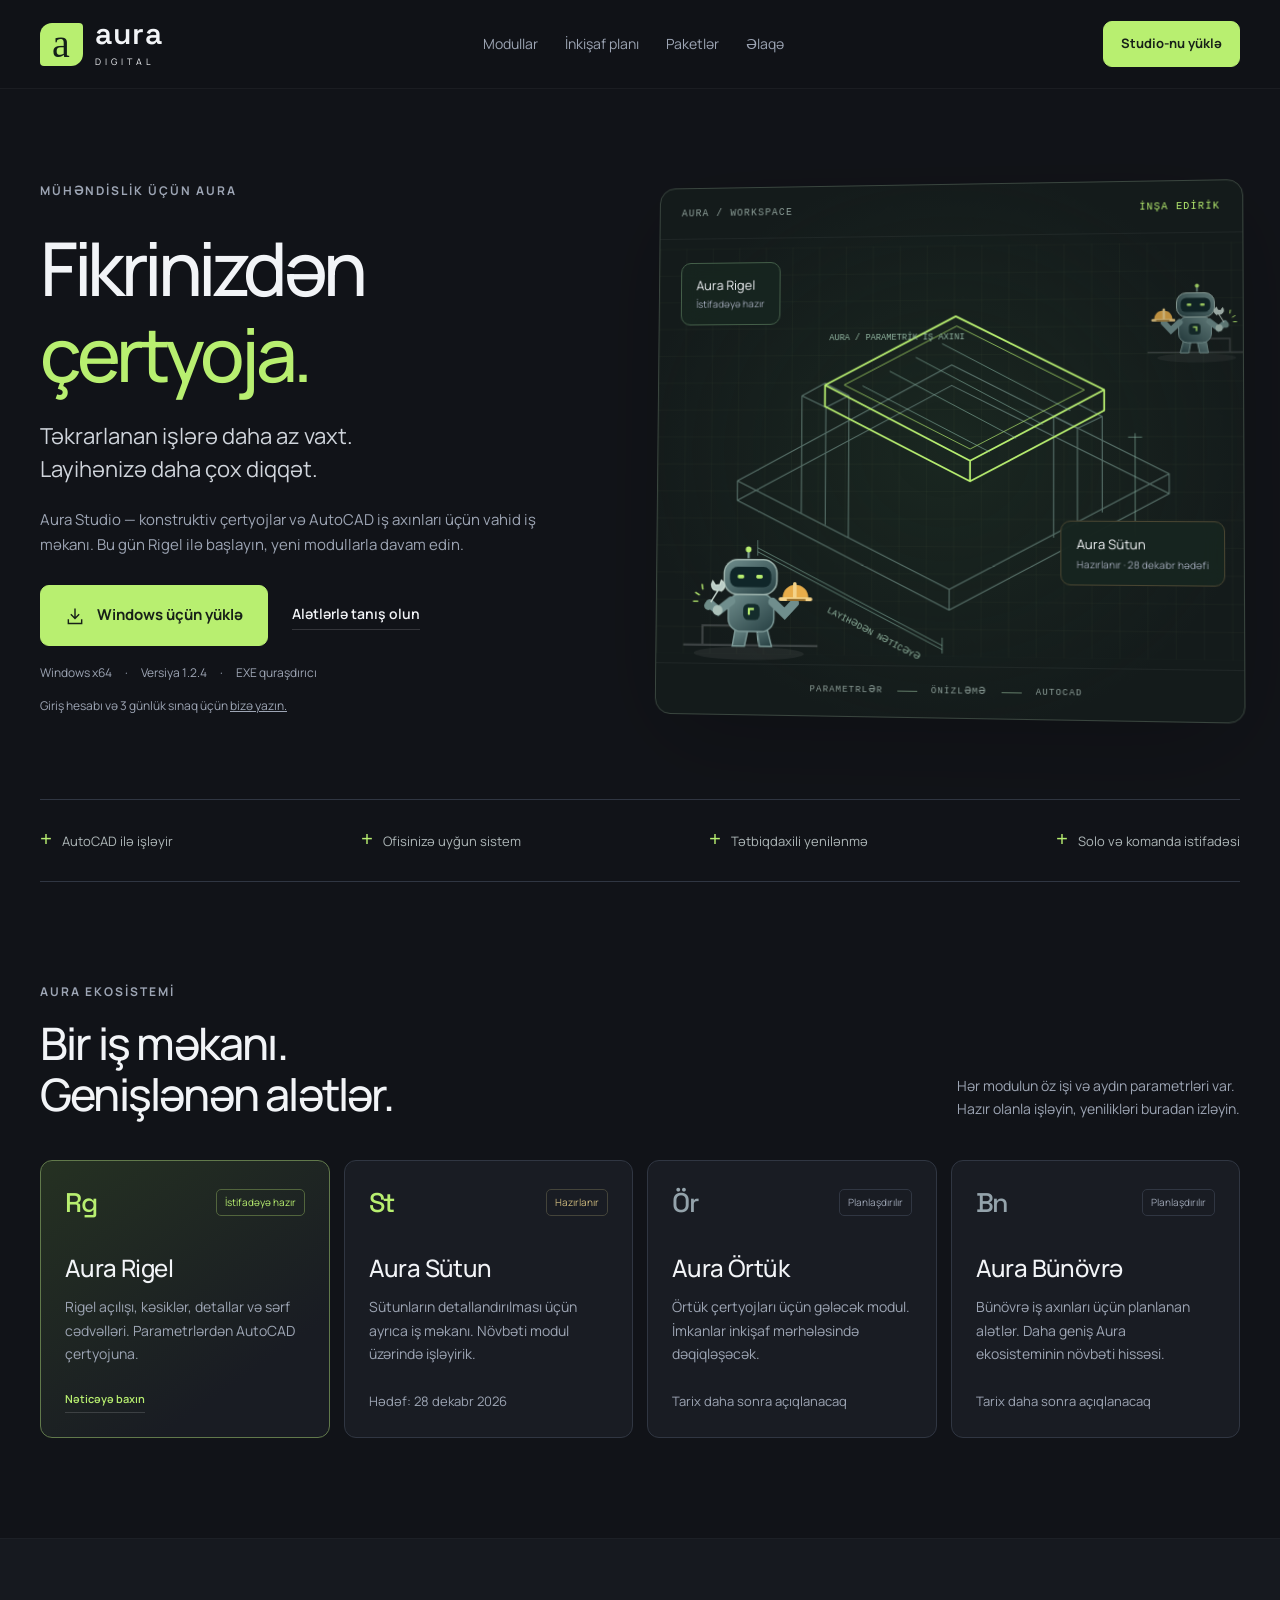
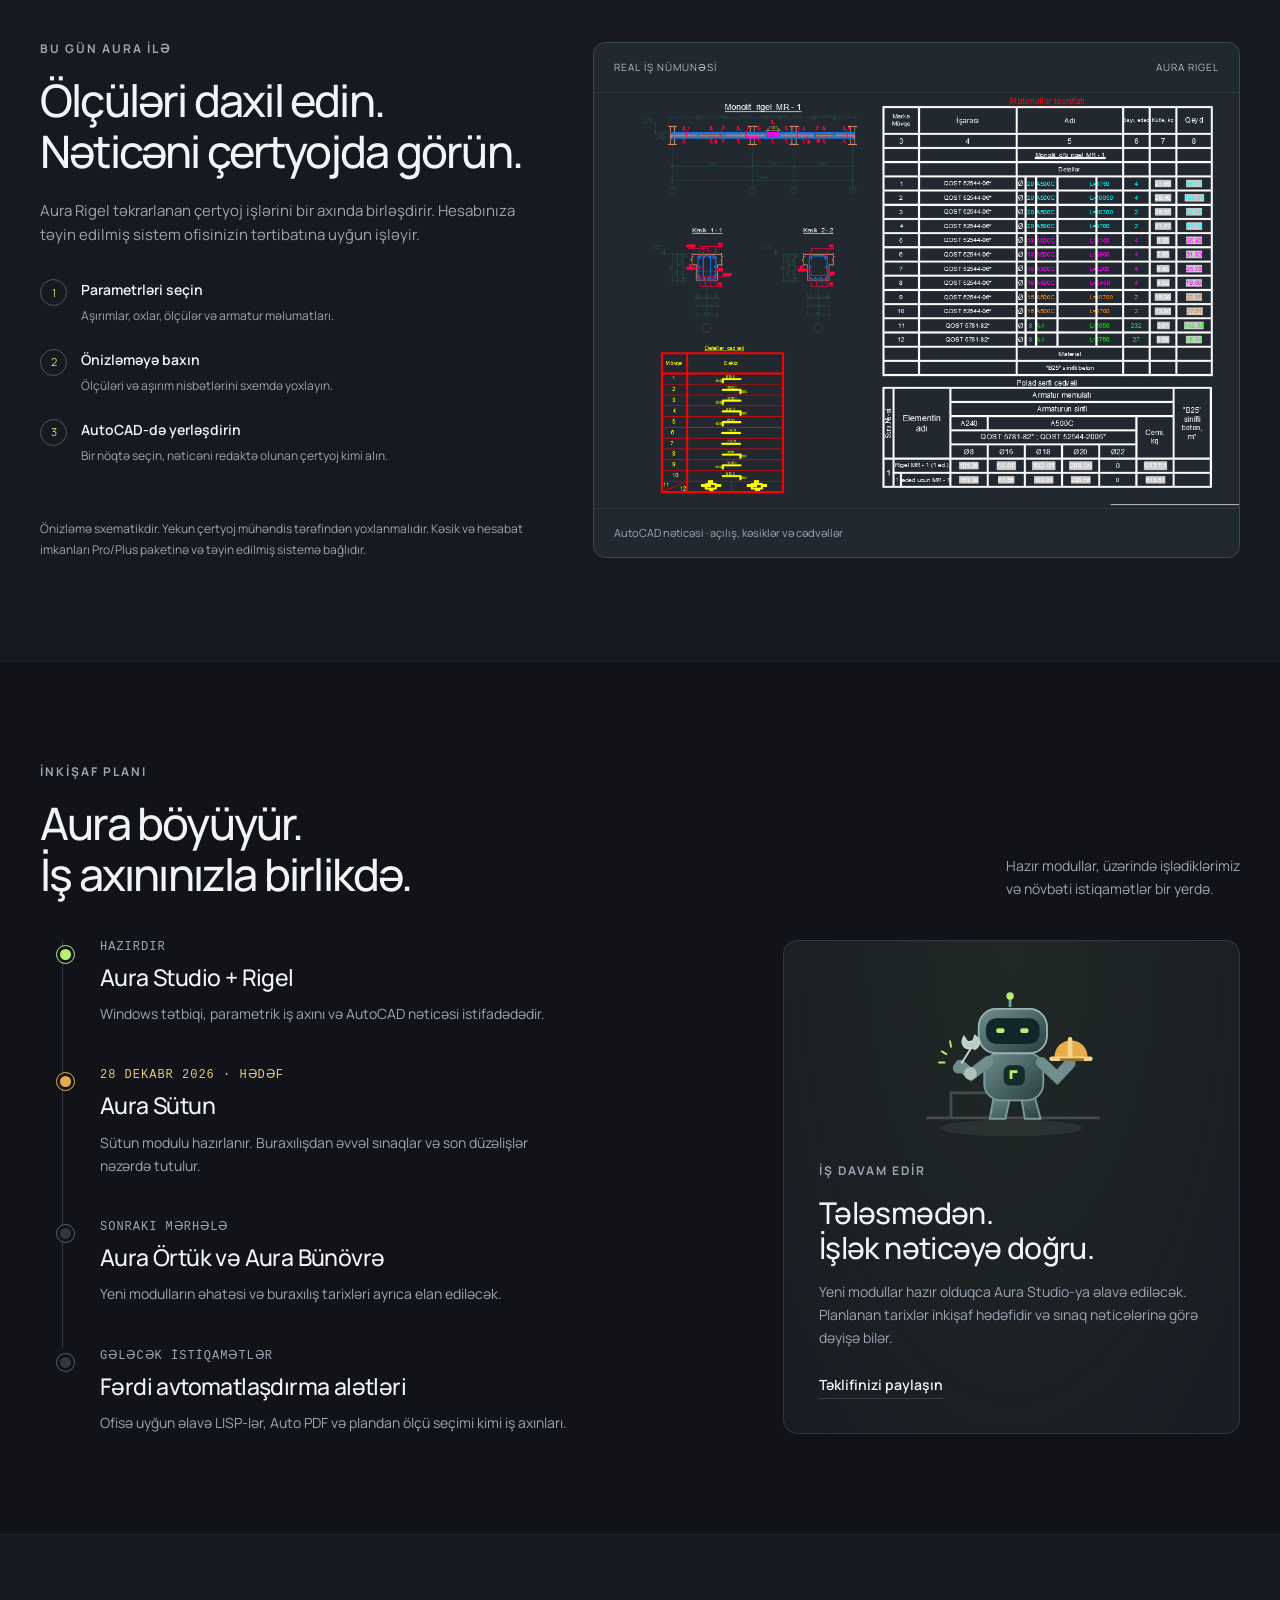
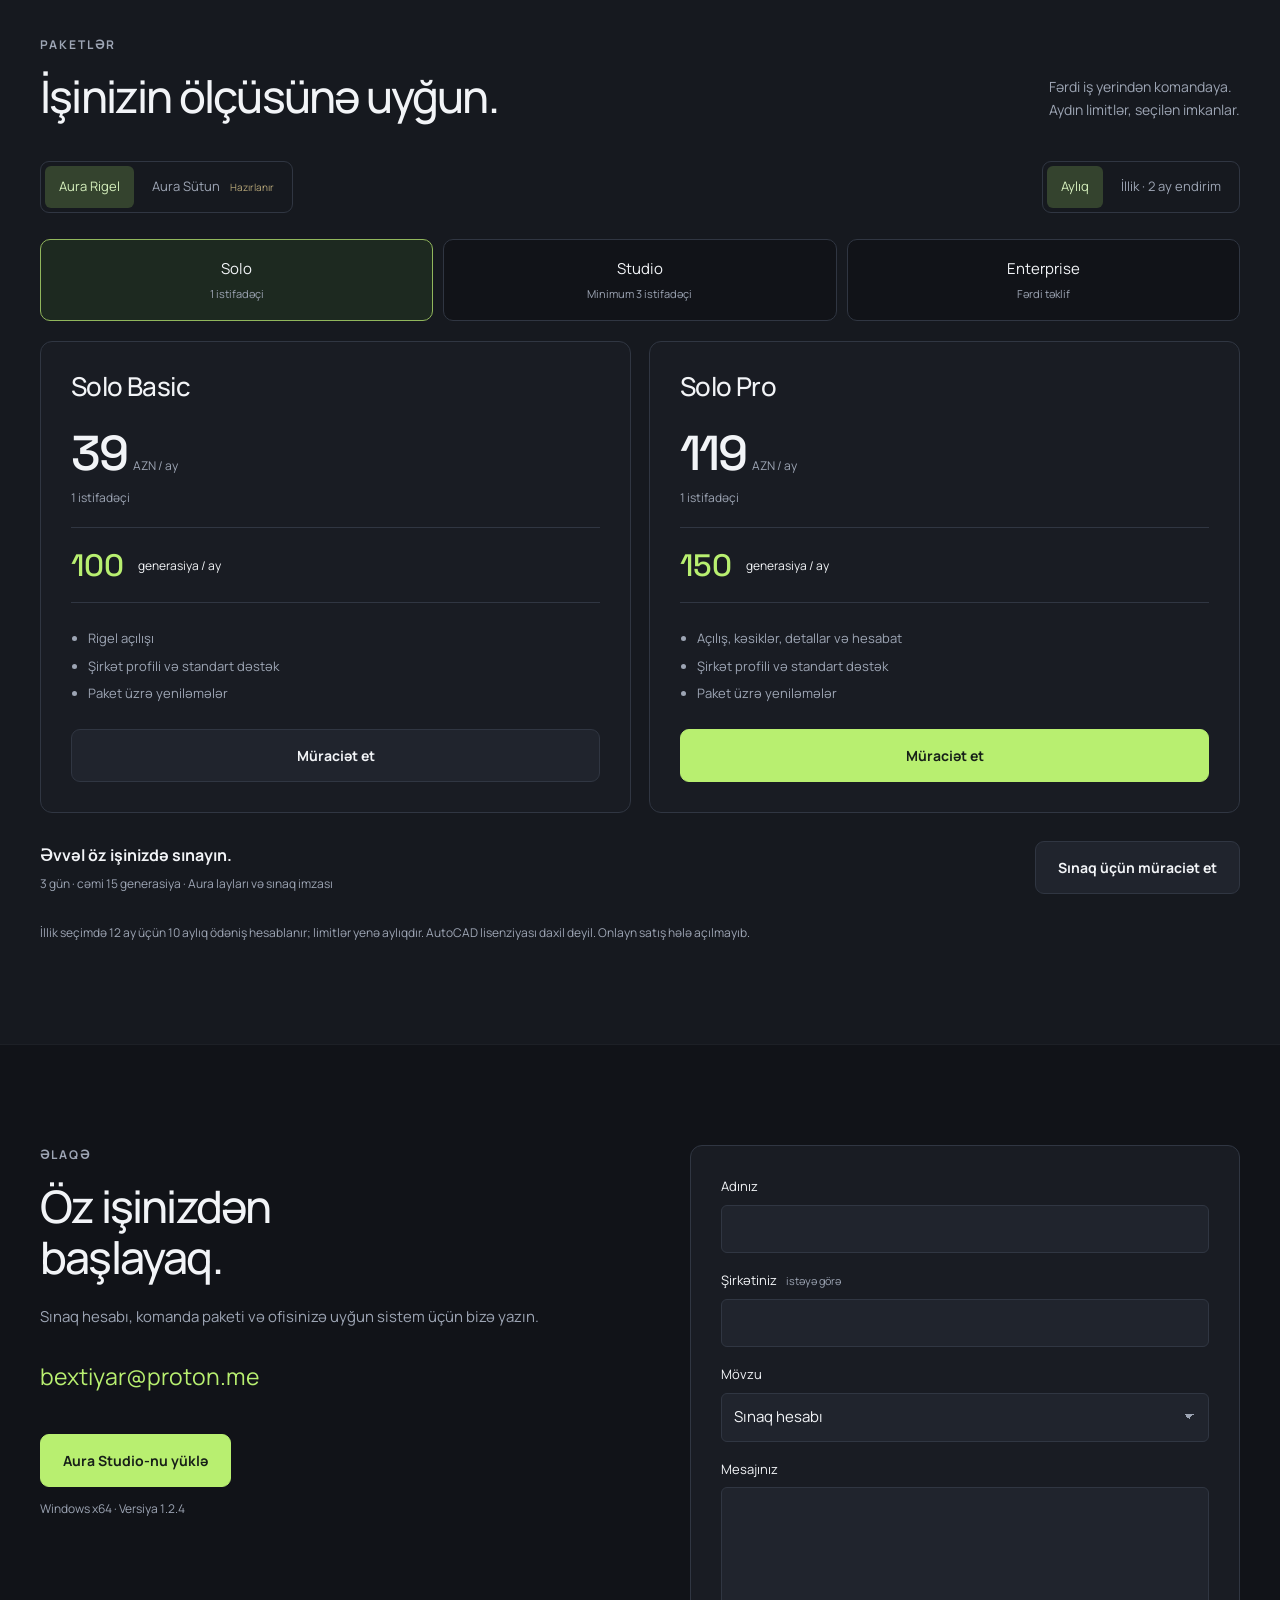
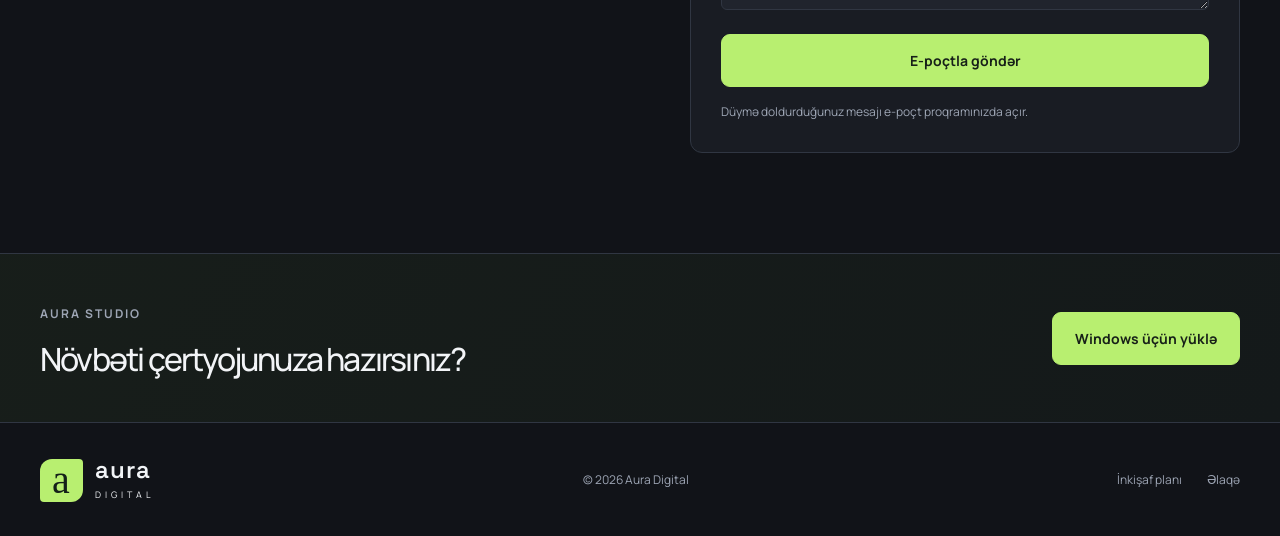
==== commit 71e2c598: "Release Studio 1.2.4 with assigned-engine model selection" ====
--- a/index.html
+++ b/index.html
@@ -1,11 +1,11 @@
 <!doctype html><html lang="az"><head><meta charset="utf-8"><meta name="viewport" content="width=device-width,initial-scale=1"><meta name="theme-color" content="#111318"><meta name="description" content="Aura Digital — AutoCAD və mühəndislik iş axınları üçün alətlər. Aura Studio-nu Windows üçün yükləyin, modullar və inkişaf planı ilə tanış olun."><title>Aura Digital — Fikrinizdən çertyoja.</title><link rel="stylesheet" href="assets/fonts/fonts.css"><link rel="stylesheet" href="assets/robot.css"><link rel="stylesheet" href="assets/site.css"></head><body>
-<a class="skip" href="#main">Məzmuna keç</a><header><div class="wrap navrow"><a class="brand" href="#" aria-label="Aura Digital əsas səhifə"><span class="logo">a</span><span>aura<small>DIGITAL</small></span></a><nav aria-label="Əsas menyu"><a href="#modules">Modullar</a><a href="#roadmap">İnkişaf planı</a><a href="#plans">Paketlər</a><a href="#contact">Əlaqə</a></nav><a class="button primary small" data-download href="downloads/AuraStudioSetup-1.2.3.exe">Studio-nu yüklə</a></div></header>
-<main id="main"><section class="hero wrap"><div><div class="eyebrow">MÜHƏNDİSLİK ÜÇÜN AURA</div><h1>Fikrinizdən<br><em>çertyoja.</em></h1><p class="lead">Təkrarlanan işlərə daha az vaxt.<br>Layihənizə daha çox diqqət.</p><p class="intro">Aura Studio — konstruktiv çertyojlar və AutoCAD iş axınları üçün vahid iş məkanı. Bu gün Rigel ilə başlayın, yeni modullarla davam edin.</p><div class="actions"><a class="button primary download-main" data-download href="downloads/AuraStudioSetup-1.2.3.exe"><svg viewBox="0 0 24 24" aria-hidden="true"><path d="M12 3v12m-5-5 5 5 5-5M4 16v5h16v-5"/></svg>Windows üçün yüklə</a><a class="text-link" href="#modules">Alətlərlə tanış olun</a></div><div class="download-meta">Windows x64 <i>·</i> <span data-version>Versiya 1.2.3</span> <i>·</i> EXE quraşdırıcı</div><p class="fine">Giriş hesabı və 3 günlük sınaq üçün <a href="#contact">bizə yazın.</a></p></div>
+<a class="skip" href="#main">Məzmuna keç</a><header><div class="wrap navrow"><a class="brand" href="#" aria-label="Aura Digital əsas səhifə"><span class="logo">a</span><span>aura<small>DIGITAL</small></span></a><nav aria-label="Əsas menyu"><a href="#modules">Modullar</a><a href="#roadmap">İnkişaf planı</a><a href="#plans">Paketlər</a><a href="#contact">Əlaqə</a></nav><a class="button primary small" data-download href="downloads/AuraStudioSetup-1.2.4.exe">Studio-nu yüklə</a></div></header>
+<main id="main"><section class="hero wrap"><div><div class="eyebrow">MÜHƏNDİSLİK ÜÇÜN AURA</div><h1>Fikrinizdən<br><em>çertyoja.</em></h1><p class="lead">Təkrarlanan işlərə daha az vaxt.<br>Layihənizə daha çox diqqət.</p><p class="intro">Aura Studio — konstruktiv çertyojlar və AutoCAD iş axınları üçün vahid iş məkanı. Bu gün Rigel ilə başlayın, yeni modullarla davam edin.</p><div class="actions"><a class="button primary download-main" data-download href="downloads/AuraStudioSetup-1.2.4.exe"><svg viewBox="0 0 24 24" aria-hidden="true"><path d="M12 3v12m-5-5 5 5 5-5M4 16v5h16v-5"/></svg>Windows üçün yüklə</a><a class="text-link" href="#modules">Alətlərlə tanış olun</a></div><div class="download-meta">Windows x64 <i>·</i> <span data-version>Versiya 1.2.4</span> <i>·</i> EXE quraşdırıcı</div><p class="fine">Giriş hesabı və 3 günlük sınaq üçün <a href="#contact">bizə yazın.</a></p></div>
 <div class="workshop"><div class="workshop-head"><span>AURA / WORKSPACE</span><span>İNŞA EDİRİK</span></div><div class="workshop-canvas"><svg class="structure" viewBox="0 0 600 420" role="img" aria-label="Rigel və sütunlardan ibarət konstruksiya sxemi"><defs><pattern id="grid" width="28" height="28" patternUnits="userSpaceOnUse"><path d="M28 0H0V28" fill="none" stroke="#b8ef70" stroke-opacity=".06"/></pattern></defs><rect width="600" height="420" fill="url(#grid)"/><g fill="none" stroke-linejoin="round"><g stroke="#58716a" stroke-width="1.1"><path d="M84 262 306 144 526 254 304 373ZM84 262v-20L306 123l220 111v20M304 373v-21M84 242l220 110 222-118"/><path d="M151 275V154l24-13 25 13v146M151 154l25 12 24-12m-24 12v121M410 299V176l24-13 25 13v97m-49-97 24 12 25-12m-25 12v98"/></g><g stroke="#b8ef70" stroke-width="1.8"><path d="M175 143 310 73l151 76-136 72zM175 143v22l150 77 136-72v-21m-136 72v21"/><path d="M195 143 311 83l130 66-116 60z" stroke-width=".7"/></g><g stroke="#89b5a4" opacity=".6"><path d="M214 144 345 212m-103-83 130 69m-103-83 130 69m-103-83 131 69M106 311l191 98m-191-106v16m191 82v16M106 315l191 98M492 193v115m-7-111h14m-14 105h14"/></g></g><g fill="#91b5a0" font-family="monospace" font-size="9"><text x="179" y="97">AURA / PARAMETRİK İŞ AXINI</text><text x="178" y="376" transform="rotate(27 178 376)">LAYİHƏDƏN NƏTİCƏYƏ</text></g></svg><div class="chip chip-ready">Aura Rigel <small>İstifadəyə hazır</small></div><div class="chip chip-building">Aura Sütun <small>Hazırlanır · 28 dekabr hədəfi</small></div><div class="robot hero-robot" data-robot></div><div class="robot helper-robot" data-robot></div></div><div class="workshop-foot">PARAMETRLƏR <i></i> ÖNİZLƏMƏ <i></i> AUTOCAD</div></div></section>
 <div class="capabilities wrap"><span>AutoCAD ilə işləyir</span><span>Ofisinizə uyğun sistem</span><span>Tətbiqdaxili yenilənmə</span><span>Solo və komanda istifadəsi</span></div>
 <section class="section wrap" id="modules"><div class="section-head"><div><div class="eyebrow">AURA EKOSİSTEMİ</div><h2>Bir iş məkanı.<br>Genişlənən alətlər.</h2></div><p>Hər modulun öz işi və aydın parametrləri var.<br>Hazır olanla işləyin, yenilikləri buradan izləyin.</p></div><div class="module-grid"><article class="module ready"><div class="module-top"><b>Rg</b><span class="state live">İstifadəyə hazır</span></div><h3>Aura Rigel</h3><p>Rigel açılışı, kəsiklər, detallar və sərf cədvəlləri. Parametrlərdən AutoCAD çertyojuna.</p><a class="text-link" href="#rigel">Nəticəyə baxın</a></article><article class="module"><div class="module-top"><b>St</b><span class="state">Hazırlanır</span></div><h3>Aura Sütun</h3><p>Sütunların detallandırılması üçün ayrıca iş məkanı. Növbəti modul üzərində işləyirik.</p><small>Hədəf: 28 dekabr 2026</small></article><article class="module future"><div class="module-top"><b>Ör</b><span class="state">Planlaşdırılır</span></div><h3>Aura Örtük</h3><p>Örtük çertyojları üçün gələcək modul. İmkanlar inkişaf mərhələsində dəqiqləşəcək.</p><small>Tarix daha sonra açıqlanacaq</small></article><article class="module future"><div class="module-top"><b>Bn</b><span class="state">Planlaşdırılır</span></div><h3>Aura Bünövrə</h3><p>Bünövrə iş axınları üçün planlanan alətlər. Daha geniş Aura ekosisteminin növbəti hissəsi.</p><small>Tarix daha sonra açıqlanacaq</small></article></div></section>
 <section class="section tinted" id="rigel"><div class="wrap result-grid"><div><div class="eyebrow">BU GÜN AURA İLƏ</div><h2>Ölçüləri daxil edin.<br>Nəticəni çertyojda görün.</h2><p class="intro">Aura Rigel təkrarlanan çertyoj işlərini bir axında birləşdirir. Hesabınıza təyin edilmiş sistem ofisinizin tərtibatına uyğun işləyir.</p><ol class="workflow"><li><b>Parametrləri seçin</b><span>Aşırımlar, oxlar, ölçülər və armatur məlumatları.</span></li><li><b>Önizləməyə baxın</b><span>Ölçüləri və aşırım nisbətlərini sxemdə yoxlayın.</span></li><li><b>AutoCAD-də yerləşdirin</b><span>Bir nöqtə seçin, nəticəni redaktə olunan çertyoj kimi alın.</span></li></ol><p class="fine">Önizləmə sxematikdir. Yekun çertyoj mühəndis tərəfindən yoxlanmalıdır. Kəsik və hesabat imkanları Pro/Plus paketinə və təyin edilmiş sistemə bağlıdır.</p></div><figure><div class="figure-title">REAL İŞ NÜMUNƏSİ <span>AURA RIGEL</span></div><img src="assets/rigel-result.png" alt="Aura Rigel ilə AutoCAD-də hazırlanmış rigel açılışı, kəsiklər, detallar və sərf cədvəlləri" width="1069" height="688" loading="lazy"><figcaption>AutoCAD nəticəsi · açılış, kəsiklər və cədvəllər</figcaption></figure></div></section>
 <section class="section wrap" id="roadmap"><div class="section-head"><div><div class="eyebrow">İNKİŞAF PLANI</div><h2>Aura böyüyür.<br>İş axınınızla birlikdə.</h2></div><p>Hazır modullar, üzərində işlədiklərimiz<br>və növbəti istiqamətlər bir yerdə.</p></div><div class="roadmap-grid"><div class="timeline"><article class="milestone complete"><small>HAZIRDIR</small><h3>Aura Studio + Rigel</h3><p>Windows tətbiqi, parametrik iş axını və AutoCAD nəticəsi istifadədədir.</p></article><article class="milestone current"><small>28 DEKABR 2026 · HƏDƏF</small><h3>Aura Sütun</h3><p>Sütun modulu hazırlanır. Buraxılışdan əvvəl sınaqlar və son düzəlişlər nəzərdə tutulur.</p></article><article class="milestone"><small>SONRAKI MƏRHƏLƏ</small><h3>Aura Örtük və Aura Bünövrə</h3><p>Yeni modulların əhatəsi və buraxılış tarixləri ayrıca elan ediləcək.</p></article><article class="milestone"><small>GƏLƏCƏK İSTİQAMƏTLƏR</small><h3>Fərdi avtomatlaşdırma alətləri</h3><p>Ofisə uyğun əlavə LISP-lər, Auto PDF və plandan ölçü seçimi kimi iş axınları.</p></article></div><aside class="building-note"><div class="robot roadmap-robot" data-robot></div><div class="eyebrow">İŞ DAVAM EDİR</div><h3>Tələsmədən.<br>İşlək nəticəyə doğru.</h3><p>Yeni modullar hazır olduqca Aura Studio-ya əlavə ediləcək. Planlanan tarixlər inkişaf hədəfidir və sınaq nəticələrinə görə dəyişə bilər.</p><a class="text-link" href="#contact">Təklifinizi paylaşın</a></aside></div></section>
 <section class="section tinted" id="plans"><div class="wrap"><div class="section-head"><div><div class="eyebrow">PAKETLƏR</div><h2>İşinizin ölçüsünə uyğun.</h2></div><p>Fərdi iş yerindən komandaya.<br>Aydın limitlər, seçilən imkanlar.</p></div><div class="plan-controls"><div class="segmented" role="group" aria-label="Modul"><button data-module="rigel" aria-pressed="true">Aura Rigel</button><button data-module="column" aria-pressed="false">Aura Sütun <small>Hazırlanır</small></button></div><div class="segmented" role="group" aria-label="Ödəniş dövrü" id="cycleControls"><button data-cycle="month" aria-pressed="true">Aylıq</button><button data-cycle="year" aria-pressed="false">İllik · 2 ay endirim</button></div></div><div id="rigelPlans"><div class="plan-tabs" role="group" aria-label="İş məkanı"><button data-plan="solo" aria-pressed="true">Solo <span>1 istifadəçi</span></button><button data-plan="studio" aria-pressed="false">Studio <span>Minimum 3 istifadəçi</span></button><button data-plan="enterprise" aria-pressed="false">Enterprise <span>Fərdi təklif</span></button></div><div id="planCards"></div><div class="trial"><div><strong>Əvvəl öz işinizdə sınayın.</strong><span>3 gün · cəmi 15 generasiya · Aura layları və sınaq imzası</span></div><a class="button" href="#contact" data-subject="3 günlük sınaq">Sınaq üçün müraciət et</a></div><p class="fine">İllik seçimdə 12 ay üçün 10 aylıq ödəniş hesablanır; limitlər yenə aylıqdır. AutoCAD lisenziyası daxil deyil. Onlayn satış hələ açılmayıb.</p></div><div id="columnPlans" hidden><div class="blur-prices" aria-hidden="true">Solo · •• AZN<br>Studio · ••• AZN<br>Enterprise · Fərdi</div><div class="column-message"><span class="state">Hazırlanır</span><h3>Aura Sütun yoldadır.</h3><p>Modul hələ satışa açılmayıb. Qiymətlər və paket imkanları hazır olduqda paylaşılacaq.</p><a class="text-link" href="#roadmap">İnkişaf planına baxın</a></div></div></div></section>
-<section class="section wrap contact-section" id="contact"><div><div class="eyebrow">ƏLAQƏ</div><h2>Öz işinizdən<br>başlayaq.</h2><p class="intro">Sınaq hesabı, komanda paketi və ofisinizə uyğun sistem üçün bizə yazın.</p><a class="contact-email" href="mailto:bextiyar@proton.me">bextiyar@proton.me</a><div class="contact-download"><a class="button primary" data-download href="downloads/AuraStudioSetup-1.2.3.exe">Aura Studio-nu yüklə</a><span>Windows x64 · <span data-version>Versiya 1.2.3</span></span></div></div><form id="contactForm"><label for="name">Adınız<input id="name" name="name" autocomplete="name" required maxlength="100"></label><label for="company">Şirkətiniz <small>istəyə görə</small><input id="company" name="company" autocomplete="organization" maxlength="150"></label><label for="subject">Mövzu<select id="subject" name="subject"><option>Sınaq hesabı</option><option>Paket seçimi</option><option>Şirkətə uyğun sistem</option><option>Təklif və əməkdaşlıq</option></select></label><label for="message">Mesajınız<textarea id="message" name="message" required maxlength="3000" rows="4"></textarea></label><button class="button primary" type="submit">E-poçtla göndər</button><p class="fine" id="formStatus" role="status">Düymə doldurduğunuz mesajı e-poçt proqramınızda açır.</p></form></section>
-<section class="download-banner"><div class="wrap"><div><span class="eyebrow">AURA STUDIO</span><h2>Növbəti çertyojunuza hazırsınız?</h2></div><a class="button primary" data-download href="downloads/AuraStudioSetup-1.2.3.exe">Windows üçün yüklə</a></div></section></main><footer class="wrap"><a class="brand" href="#"><span class="logo">a</span><span>aura<small>DIGITAL</small></span></a><p>© 2026 Aura Digital</p><div><a href="#roadmap">İnkişaf planı</a><a href="mailto:bextiyar@proton.me">Əlaqə</a></div></footer><script src="assets/site.js"></script></body></html>
+<section class="section wrap contact-section" id="contact"><div><div class="eyebrow">ƏLAQƏ</div><h2>Öz işinizdən<br>başlayaq.</h2><p class="intro">Sınaq hesabı, komanda paketi və ofisinizə uyğun sistem üçün bizə yazın.</p><a class="contact-email" href="mailto:bextiyar@proton.me">bextiyar@proton.me</a><div class="contact-download"><a class="button primary" data-download href="downloads/AuraStudioSetup-1.2.4.exe">Aura Studio-nu yüklə</a><span>Windows x64 · <span data-version>Versiya 1.2.4</span></span></div></div><form id="contactForm"><label for="name">Adınız<input id="name" name="name" autocomplete="name" required maxlength="100"></label><label for="company">Şirkətiniz <small>istəyə görə</small><input id="company" name="company" autocomplete="organization" maxlength="150"></label><label for="subject">Mövzu<select id="subject" name="subject"><option>Sınaq hesabı</option><option>Paket seçimi</option><option>Şirkətə uyğun sistem</option><option>Təklif və əməkdaşlıq</option></select></label><label for="message">Mesajınız<textarea id="message" name="message" required maxlength="3000" rows="4"></textarea></label><button class="button primary" type="submit">E-poçtla göndər</button><p class="fine" id="formStatus" role="status">Düymə doldurduğunuz mesajı e-poçt proqramınızda açır.</p></form></section>
+<section class="download-banner"><div class="wrap"><div><span class="eyebrow">AURA STUDIO</span><h2>Növbəti çertyojunuza hazırsınız?</h2></div><a class="button primary" data-download href="downloads/AuraStudioSetup-1.2.4.exe">Windows üçün yüklə</a></div></section></main><footer class="wrap"><a class="brand" href="#"><span class="logo">a</span><span>aura<small>DIGITAL</small></span></a><p>© 2026 Aura Digital</p><div><a href="#roadmap">İnkişaf planı</a><a href="mailto:bextiyar@proton.me">Əlaqə</a></div></footer><script src="assets/site.js"></script></body></html>
